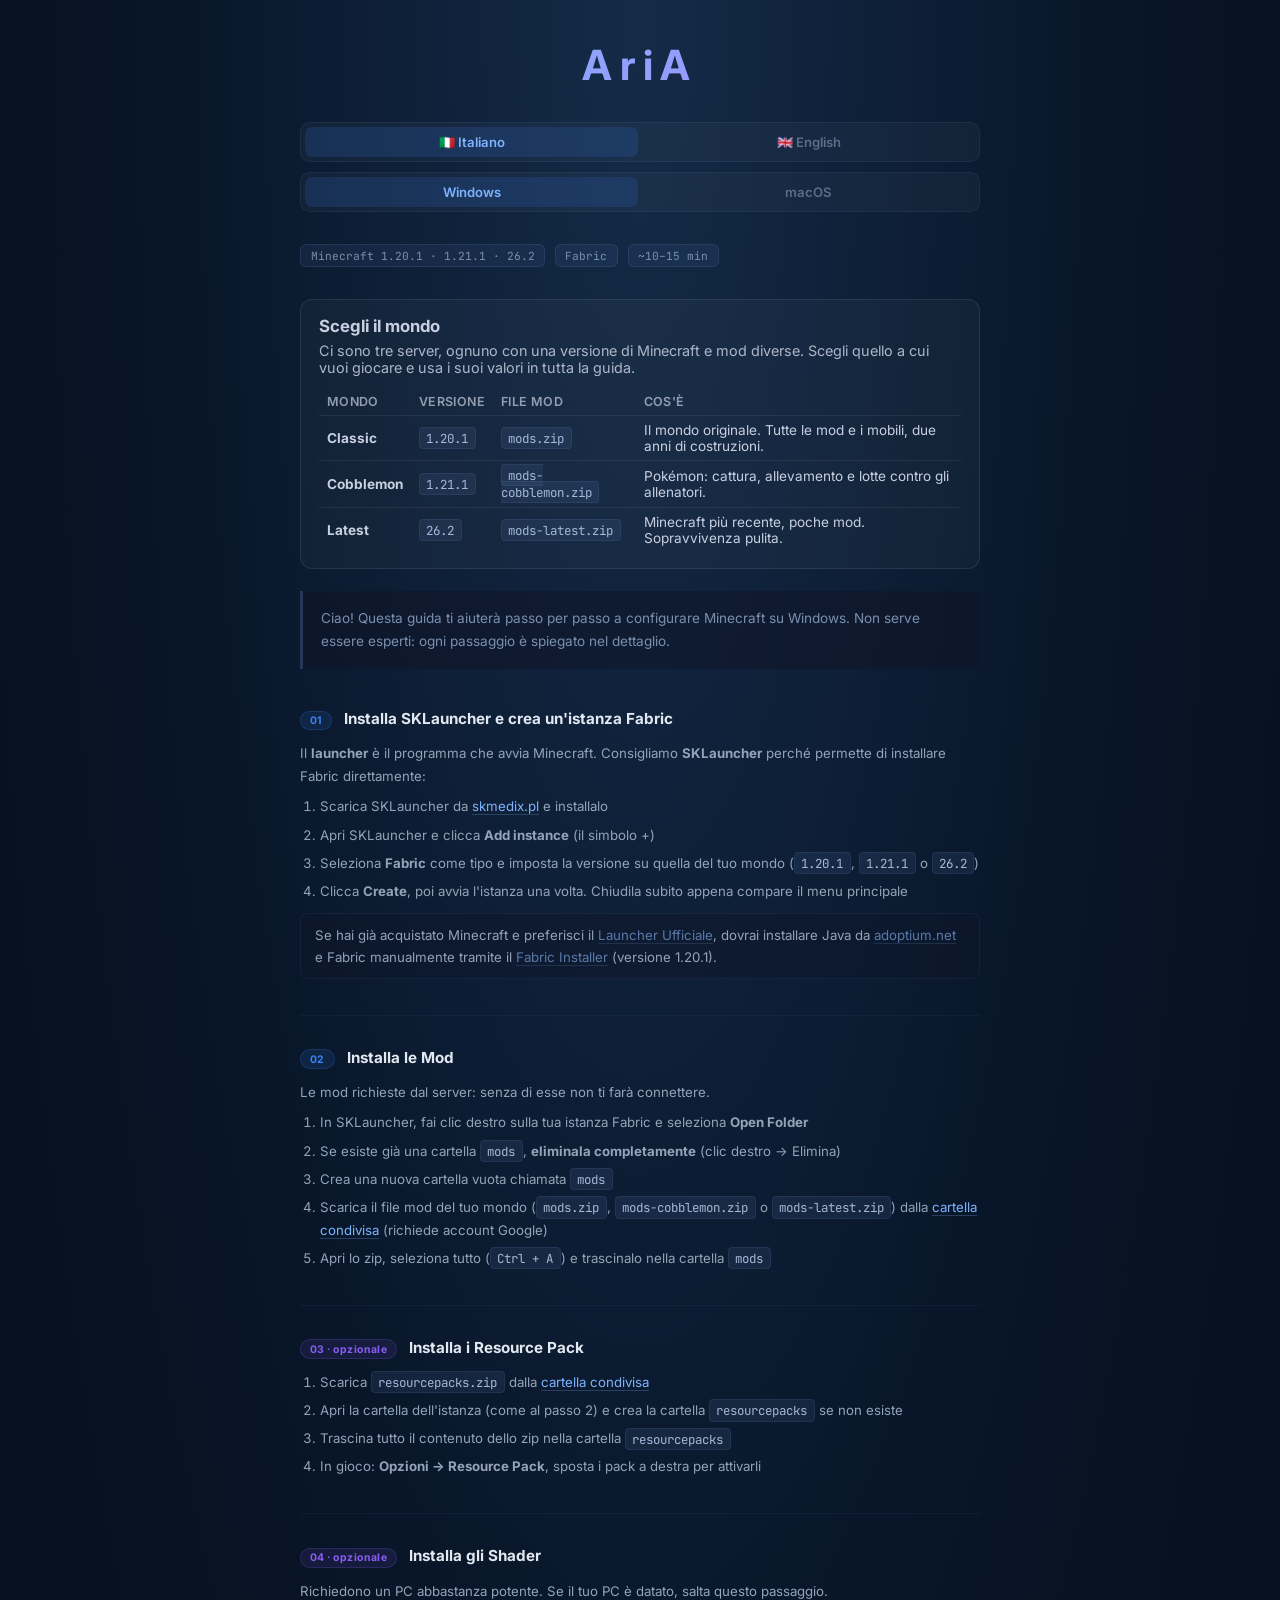
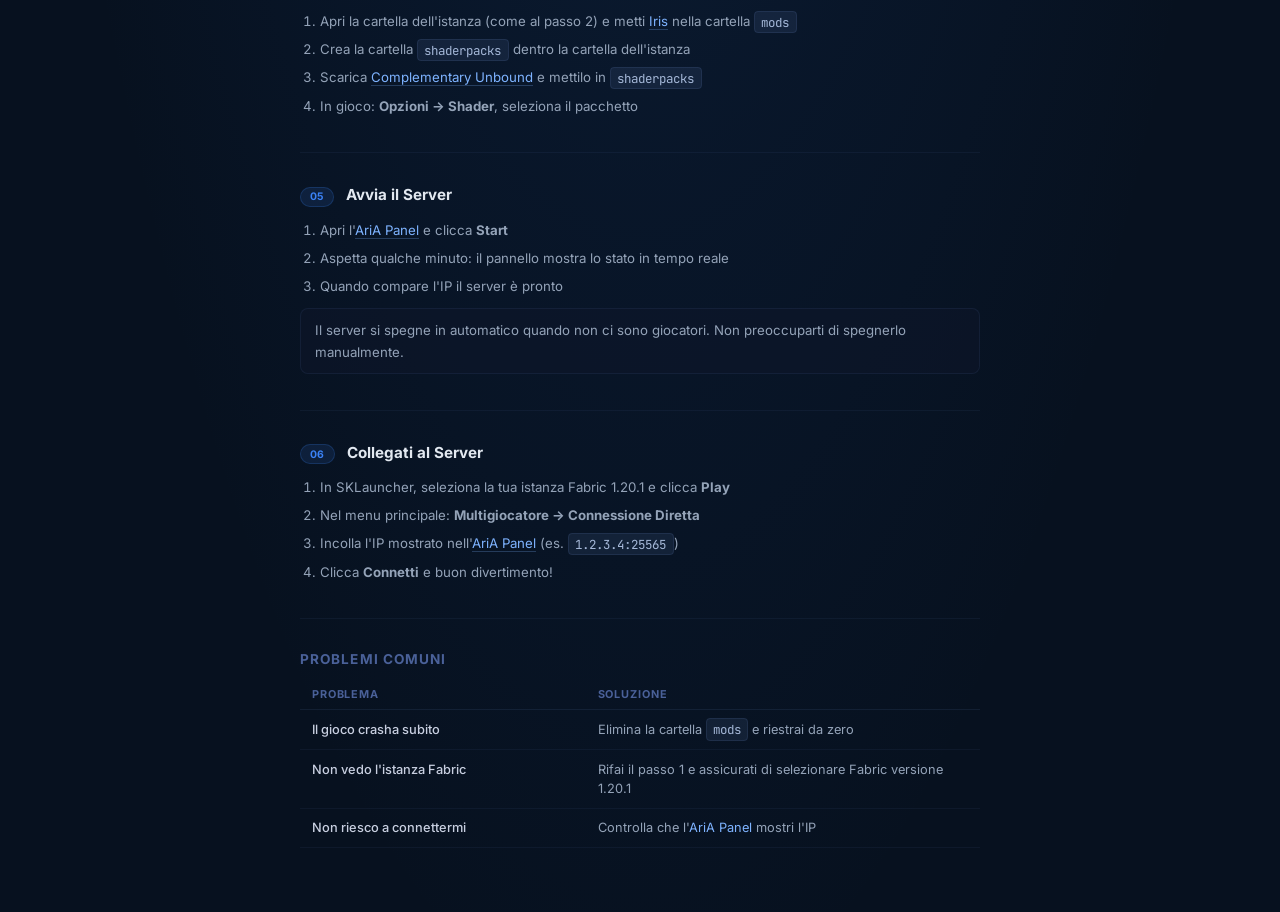
==== index.html @ 92fe0aa0 "fix: classic keeps its existing mods.zip filename The guide invented mods-classic.zip, which would h" ====
<!doctype html>
<html lang="en">
<head>
  <meta charset="utf-8">
  <meta name="viewport" content="width=device-width, initial-scale=1">
  <title>AriA Server: Setup Guide</title>
  <link rel="stylesheet" href="style.css">
  <style>
    /* ── Toggles ── */
    .toggles {
      display: flex;
      flex-direction: column;
      gap: 0.6rem;
      margin-bottom: 2rem;
    }
    .toggle-group {
      display: flex;
      background: rgba(255,255,255,0.03);
      border: 1px solid rgba(99,130,190,0.12);
      border-radius: 10px;
      padding: 0.25rem;
      gap: 0.25rem;
    }
    .toggle-btn {
      flex: 1;
      padding: 0.45rem 0.5rem;
      border: none;
      border-radius: 7px;
      background: transparent;
      color: #5a6e8a;
      font-family: 'Inter', sans-serif;
      font-size: 0.82rem;
      font-weight: 600;
      cursor: pointer;
      transition: background 0.15s, color 0.15s;
    }
    .toggle-btn.active {
      background: rgba(59,130,246,0.15);
      color: #7eb3ff;
    }
    .toggle-btn:hover:not(.active) { color: #94a3b8; }

    .world-pick { background: rgba(255,255,255,.03); border: 1px solid rgba(255,255,255,.09);
      border-radius: 12px; padding: 16px 18px; margin: 0 0 22px; }
    .world-pick h2 { margin: 0 0 6px; font-size: 1.05rem; }
    .world-pick p { margin: 0 0 12px; font-size: .9rem; opacity: .85; }
    .world-pick table { width: 100%; border-collapse: collapse; font-size: .85rem; }
    .world-pick th, .world-pick td { text-align: left; padding: 6px 8px; border-bottom: 1px solid rgba(255,255,255,.07); }
    .world-pick th { font-weight: 600; opacity: .7; font-size: .78rem; text-transform: uppercase; letter-spacing: .03em; }
    .world-pick tr:last-child td { border-bottom: none; }
    @media (max-width: 560px) { .world-pick table, .world-pick thead, .world-pick tbody,
      .world-pick tr, .world-pick th, .world-pick td { display: block; }
      .world-pick thead { display: none; }
      .world-pick tr { margin-bottom: 10px; border-bottom: 1px solid rgba(255,255,255,.1); } }
  </style>
</head>
<body>
  <div class="guide-wrap">

    <div style="text-align:center; margin-bottom:2rem;">
      <p class="brand">AriA</p>
    </div>

    <div class="toggles">
      <div class="toggle-group">
        <button class="toggle-btn active" onclick="setLang('it', this)">🇮🇹 Italiano</button>
        <button class="toggle-btn" onclick="setLang('en', this)">🇬🇧 English</button>
      </div>
      <div class="toggle-group">
        <button class="toggle-btn active" onclick="setOs('windows', this)">Windows</button>
        <button class="toggle-btn" onclick="setOs('mac', this)">macOS</button>
      </div>
    </div>

    <!-- ───────────────────────────── IT WINDOWS ───────────────────────────── -->
    <div data-guide="it-windows">

      <div class="meta">
        <span>Minecraft 1.20.1 · 1.21.1 · 26.2</span><span>Fabric</span><span>~10–15 min</span>
      </div>
      <div class="world-pick"><h2>Scegli il mondo</h2><p>Ci sono tre server, ognuno con una versione di Minecraft e mod diverse. Scegli quello a cui vuoi giocare e usa i suoi valori in tutta la guida.</p><table><thead><tr><th>Mondo</th><th>Versione</th><th>File mod</th><th>Cos'è</th></tr></thead><tbody><tr><td><strong>Classic</strong></td><td><code>1.20.1</code></td><td><code>mods.zip</code></td><td>Il mondo originale. Tutte le mod e i mobili, due anni di costruzioni.</td></tr><tr><td><strong>Cobblemon</strong></td><td><code>1.21.1</code></td><td><code>mods-cobblemon.zip</code></td><td>Pokémon: cattura, allevamento e lotte contro gli allenatori.</td></tr><tr><td><strong>Latest</strong></td><td><code>26.2</code></td><td><code>mods-latest.zip</code></td><td>Minecraft più recente, poche mod. Sopravvivenza pulita.</td></tr></tbody></table></div>
      <p class="intro">Ciao! Questa guida ti aiuterà passo per passo a configurare Minecraft su Windows. Non serve essere esperti: ogni passaggio è spiegato nel dettaglio.</p>

      <div class="step">
        <div class="step-header"><span class="step-num">01</span><h2>Installa SKLauncher e crea un'istanza Fabric</h2></div>
        <p>Il <strong>launcher</strong> è il programma che avvia Minecraft. Consigliamo <strong>SKLauncher</strong> perché permette di installare Fabric direttamente:</p>
        <ol>
          <li>Scarica SKLauncher da <a href="https://skmedix.pl/" target="_blank" rel="noopener">skmedix.pl</a> e installalo</li>
          <li>Apri SKLauncher e clicca <strong>Add instance</strong> (il simbolo +)</li>
          <li>Seleziona <strong>Fabric</strong> come tipo e imposta la versione su quella del tuo mondo (<code>1.20.1</code>, <code>1.21.1</code> o <code>26.2</code>)</li>
          <li>Clicca <strong>Create</strong>, poi avvia l'istanza una volta. Chiudila subito appena compare il menu principale</li>
        </ol>
        <p class="note">Se hai già acquistato Minecraft e preferisci il <a href="https://www.minecraft.net/it-it/download" target="_blank" rel="noopener">Launcher Ufficiale</a>, dovrai installare Java da <a href="https://adoptium.net/" target="_blank" rel="noopener">adoptium.net</a> e Fabric manualmente tramite il <a href="https://maven.fabricmc.net/net/fabricmc/fabric-installer/1.0.3/fabric-installer-1.0.3.jar">Fabric Installer</a> (versione 1.20.1).</p>
      </div><hr class="divider">

      <div class="step">
        <div class="step-header"><span class="step-num">02</span><h2>Installa le Mod</h2></div>
        <p>Le mod richieste dal server: senza di esse non ti farà connettere.</p>
        <ol>
          <li>In SKLauncher, fai clic destro sulla tua istanza Fabric e seleziona <strong>Open Folder</strong></li>
          <li>Se esiste già una cartella <code>mods</code>, <strong>eliminala completamente</strong> (clic destro → Elimina)</li>
          <li>Crea una nuova cartella vuota chiamata <code>mods</code></li>
          <li>Scarica il file mod del tuo mondo (<code>mods.zip</code>, <code>mods-cobblemon.zip</code> o <code>mods-latest.zip</code>) dalla <a href="https://drive.google.com/drive/folders/1PGz6Pj-zHA_SCj3PurE3ThTkz9V7AP9N?usp=sharing" target="_blank" rel="noopener">cartella condivisa</a> (richiede account Google)</li>
          <li>Apri lo zip, seleziona tutto (<code>Ctrl + A</code>) e trascinalo nella cartella <code>mods</code></li>
        </ol>
      </div><hr class="divider">

      <div class="step step-optional">
        <div class="step-header"><span class="step-num">03 · opzionale</span><h2>Installa i Resource Pack</h2></div>
        <ol>
          <li>Scarica <code>resourcepacks.zip</code> dalla <a href="https://drive.google.com/drive/folders/1PGz6Pj-zHA_SCj3PurE3ThTkz9V7AP9N?usp=sharing" target="_blank" rel="noopener">cartella condivisa</a></li>
          <li>Apri la cartella dell'istanza (come al passo 2) e crea la cartella <code>resourcepacks</code> se non esiste</li>
          <li>Trascina tutto il contenuto dello zip nella cartella <code>resourcepacks</code></li>
          <li>In gioco: <strong>Opzioni → Resource Pack</strong>, sposta i pack a destra per attivarli</li>
        </ol>
      </div><hr class="divider">

      <div class="step step-optional">
        <div class="step-header"><span class="step-num">04 · opzionale</span><h2>Installa gli Shader</h2></div>
        <p>Richiedono un PC abbastanza potente. Se il tuo PC è datato, salta questo passaggio.</p>
        <ol>
          <li>Apri la cartella dell'istanza (come al passo 2) e metti <a href="https://cdn.modrinth.com/data/YL57xq9U/versions/s5eFLITc/iris-1.7.6%2Bmc1.20.1.jar">Iris</a> nella cartella <code>mods</code></li>
          <li>Crea la cartella <code>shaderpacks</code> dentro la cartella dell'istanza</li>
          <li>Scarica <a href="https://cdn.modrinth.com/data/R6NEzAwj/versions/1ng9gVp7/ComplementaryUnbound_r5.5.1.zip">Complementary Unbound</a> e mettilo in <code>shaderpacks</code></li>
          <li>In gioco: <strong>Opzioni → Shader</strong>, seleziona il pacchetto</li>
        </ol>
      </div><hr class="divider">

      <div class="step">
        <div class="step-header"><span class="step-num">05</span><h2>Avvia il Server</h2></div>
        <ol>
          <li>Apri l'<a href="https://aria-mc-server-972697371927.europe-west8.run.app/" target="_blank" rel="noopener">AriA Panel</a> e clicca <strong>Start</strong></li>
          <li>Aspetta qualche minuto: il pannello mostra lo stato in tempo reale</li>
          <li>Quando compare l'IP il server è pronto</li>
        </ol>
        <p class="note">Il server si spegne in automatico quando non ci sono giocatori. Non preoccuparti di spegnerlo manualmente.</p>
      </div><hr class="divider">

      <div class="step">
        <div class="step-header"><span class="step-num">06</span><h2>Collegati al Server</h2></div>
        <ol>
          <li>In SKLauncher, seleziona la tua istanza Fabric 1.20.1 e clicca <strong>Play</strong></li>
          <li>Nel menu principale: <strong>Multigiocatore → Connessione Diretta</strong></li>
          <li>Incolla l'IP mostrato nell'<a href="https://aria-mc-server-972697371927.europe-west8.run.app/" target="_blank" rel="noopener">AriA Panel</a> (es. <code>1.2.3.4:25565</code>)</li>
          <li>Clicca <strong>Connetti</strong> e buon divertimento!</li>
        </ol>
      </div><hr class="divider">

      <h2 class="trouble-title">Problemi comuni</h2>
      <table class="trouble-table">
        <thead><tr><th>Problema</th><th>Soluzione</th></tr></thead>
        <tbody>
          <tr><td>Il gioco crasha subito</td><td>Elimina la cartella <code>mods</code> e riestrai da zero</td></tr>
          <tr><td>Non vedo l'istanza Fabric</td><td>Rifai il passo 1 e assicurati di selezionare Fabric versione 1.20.1</td></tr>
          <tr><td>Non riesco a connettermi</td><td>Controlla che l'<a href="https://aria-mc-server-972697371927.europe-west8.run.app/">AriA Panel</a> mostri l'IP</td></tr>
        </tbody>
      </table>

    </div>

    <!-- ───────────────────────────── IT MAC ───────────────────────────── -->
    <div data-guide="it-mac" style="display:none">

      <div class="meta">
        <span>Minecraft 1.20.1 · 1.21.1 · 26.2</span><span>Fabric</span><span>~10–15 min</span>
      </div>
      <div class="world-pick"><h2>Scegli il mondo</h2><p>Ci sono tre server, ognuno con una versione di Minecraft e mod diverse. Scegli quello a cui vuoi giocare e usa i suoi valori in tutta la guida.</p><table><thead><tr><th>Mondo</th><th>Versione</th><th>File mod</th><th>Cos'è</th></tr></thead><tbody><tr><td><strong>Classic</strong></td><td><code>1.20.1</code></td><td><code>mods.zip</code></td><td>Il mondo originale. Tutte le mod e i mobili, due anni di costruzioni.</td></tr><tr><td><strong>Cobblemon</strong></td><td><code>1.21.1</code></td><td><code>mods-cobblemon.zip</code></td><td>Pokémon: cattura, allevamento e lotte contro gli allenatori.</td></tr><tr><td><strong>Latest</strong></td><td><code>26.2</code></td><td><code>mods-latest.zip</code></td><td>Minecraft più recente, poche mod. Sopravvivenza pulita.</td></tr></tbody></table></div>
      <p class="intro">Ciao! Questa guida ti aiuterà passo per passo a configurare Minecraft su Mac. Non serve essere esperti: ogni passaggio è spiegato nel dettaglio.</p>

      <div class="step">
        <div class="step-header"><span class="step-num">01</span><h2>Installa SKLauncher e crea un'istanza Fabric</h2></div>
        <p>Il <strong>launcher</strong> è il programma che avvia Minecraft. Consigliamo <strong>SKLauncher</strong> perché permette di installare Fabric direttamente:</p>
        <ol>
          <li>Scarica SKLauncher da <a href="https://skmedix.pl/" target="_blank" rel="noopener">skmedix.pl</a> (scegli la versione macOS) e installalo</li>
          <li>Apri SKLauncher e clicca <strong>Add instance</strong> (il simbolo +)</li>
          <li>Seleziona <strong>Fabric</strong> come tipo e imposta la versione su quella del tuo mondo (<code>1.20.1</code>, <code>1.21.1</code> o <code>26.2</code>)</li>
          <li>Clicca <strong>Create</strong>, poi avvia l'istanza una volta. Chiudila subito appena compare il menu principale</li>
        </ol>
        <p class="note">Se hai già acquistato Minecraft e preferisci il <a href="https://www.minecraft.net/it-it/download" target="_blank" rel="noopener">Launcher Ufficiale</a>, dovrai installare Java da <a href="https://adoptium.net/" target="_blank" rel="noopener">adoptium.net</a> e Fabric manualmente tramite il <a href="https://maven.fabricmc.net/net/fabricmc/fabric-installer/1.0.3/fabric-installer-1.0.3.jar">Fabric Installer</a> (versione 1.20.1).</p>
      </div><hr class="divider">

      <div class="step">
        <div class="step-header"><span class="step-num">02</span><h2>Installa le Mod</h2></div>
        <p>Le mod richieste dal server: senza di esse non ti farà connettere.</p>
        <ol>
          <li>In SKLauncher, fai clic destro sulla tua istanza Fabric e seleziona <strong>Open Folder</strong></li>
          <li>Se esiste già una cartella <code>mods</code>, <strong>eliminala</strong> (clic destro → Sposta nel cestino)</li>
          <li>Crea una nuova cartella <code>mods</code></li>
          <li>Scarica il file mod del tuo mondo (<code>mods.zip</code>, <code>mods-cobblemon.zip</code> o <code>mods-latest.zip</code>) dalla <a href="https://drive.google.com/drive/folders/1PGz6Pj-zHA_SCj3PurE3ThTkz9V7AP9N?usp=sharing" target="_blank" rel="noopener">cartella condivisa</a></li>
          <li>Apri lo zip, seleziona tutto (<code>Cmd + A</code>) e trascinalo in <code>mods</code></li>
        </ol>
      </div><hr class="divider">

      <div class="step step-optional">
        <div class="step-header"><span class="step-num">03 · opzionale</span><h2>Installa i Resource Pack</h2></div>
        <ol>
          <li>Scarica <code>resourcepacks.zip</code> dalla <a href="https://drive.google.com/drive/folders/1PGz6Pj-zHA_SCj3PurE3ThTkz9V7AP9N?usp=sharing" target="_blank" rel="noopener">cartella condivisa</a></li>
          <li>Apri la cartella dell'istanza (come al passo 2) e crea la cartella <code>resourcepacks</code> se non esiste</li>
          <li>Trascina tutto il contenuto dello zip nella cartella</li>
          <li>In gioco: <strong>Opzioni → Resource Pack</strong>, sposta i pack a destra</li>
        </ol>
      </div><hr class="divider">

      <div class="step step-optional">
        <div class="step-header"><span class="step-num">04 · opzionale</span><h2>Installa gli Shader</h2></div>
        <p>Richiedono un Mac abbastanza potente. Se è datato, salta questo passaggio.</p>
        <ol>
          <li>Apri la cartella dell'istanza (come al passo 2) e metti <a href="https://cdn.modrinth.com/data/YL57xq9U/versions/s5eFLITc/iris-1.7.6%2Bmc1.20.1.jar">Iris</a> nella cartella <code>mods</code></li>
          <li>Crea la cartella <code>shaderpacks</code> dentro la cartella dell'istanza</li>
          <li>Scarica <a href="https://cdn.modrinth.com/data/R6NEzAwj/versions/1ng9gVp7/ComplementaryUnbound_r5.5.1.zip">Complementary Unbound</a> e mettilo in <code>shaderpacks</code></li>
          <li>In gioco: <strong>Opzioni → Shader</strong>, seleziona il pacchetto</li>
        </ol>
      </div><hr class="divider">

      <div class="step">
        <div class="step-header"><span class="step-num">05</span><h2>Avvia il Server</h2></div>
        <ol>
          <li>Apri l'<a href="https://aria-mc-server-972697371927.europe-west8.run.app/" target="_blank" rel="noopener">AriA Panel</a> e clicca <strong>Start</strong></li>
          <li>Aspetta qualche minuto: il pannello mostra lo stato in tempo reale</li>
          <li>Quando compare l'IP il server è pronto</li>
        </ol>
        <p class="note">Il server si spegne in automatico quando non ci sono giocatori.</p>
      </div><hr class="divider">

      <div class="step">
        <div class="step-header"><span class="step-num">06</span><h2>Collegati al Server</h2></div>
        <ol>
          <li>In SKLauncher, seleziona la tua istanza Fabric 1.20.1 e clicca <strong>Play</strong></li>
          <li>Nel menu principale: <strong>Multigiocatore → Connessione Diretta</strong></li>
          <li>Incolla l'IP mostrato nell'<a href="https://aria-mc-server-972697371927.europe-west8.run.app/" target="_blank" rel="noopener">AriA Panel</a> (es. <code>1.2.3.4:25565</code>)</li>
          <li>Clicca <strong>Connetti</strong> e buon divertimento!</li>
        </ol>
      </div><hr class="divider">

      <h2 class="trouble-title">Problemi comuni</h2>
      <table class="trouble-table">
        <thead><tr><th>Problema</th><th>Soluzione</th></tr></thead>
        <tbody>
          <tr><td>Il gioco crasha subito</td><td>Elimina la cartella <code>mods</code> e riestrai da zero</td></tr>
          <tr><td>Non vedo l'istanza Fabric</td><td>Rifai il passo 1 e assicurati di selezionare Fabric versione 1.20.1</td></tr>
          <tr><td>Non riesco a connettermi</td><td>Controlla che l'<a href="https://aria-mc-server-972697371927.europe-west8.run.app/">AriA Panel</a> mostri l'IP</td></tr>
        </tbody>
      </table>

    </div>

    <!-- ───────────────────────────── EN WINDOWS ───────────────────────────── -->
    <div data-guide="en-windows" style="display:none">

      <div class="meta">
        <span>Minecraft 1.20.1 · 1.21.1 · 26.2</span><span>Fabric</span><span>~10–15 min</span>
      </div>
      <div class="world-pick"><h2>Choose your world</h2><p>There are three servers, each running a different Minecraft version with a different mod set. Pick the one you want to play and use its values throughout this guide.</p><table><thead><tr><th>World</th><th>Version</th><th>Mod file</th><th>What it is</th></tr></thead><tbody><tr><td><strong>Classic</strong></td><td><code>1.20.1</code></td><td><code>mods.zip</code></td><td>The original world. Every mod and all the furniture, two years of builds.</td></tr><tr><td><strong>Cobblemon</strong></td><td><code>1.21.1</code></td><td><code>mods-cobblemon.zip</code></td><td>Pok&eacute;mon: catch, breed and battle trainers.</td></tr><tr><td><strong>Latest</strong></td><td><code>26.2</code></td><td><code>mods-latest.zip</code></td><td>Newest Minecraft, lean mod set. Clean survival.</td></tr></tbody></table></div>
      <p class="intro">Hey! This guide walks you through setting up Minecraft on Windows step by step. No experience required.</p>

      <div class="step">
        <div class="step-header"><span class="step-num">01</span><h2>Install SKLauncher and create a Fabric instance</h2></div>
        <p>The <strong>launcher</strong> is the app that starts Minecraft. We recommend <strong>SKLauncher</strong> because it can install Fabric directly:</p>
        <ol>
          <li>Download SKLauncher from <a href="https://skmedix.pl/" target="_blank" rel="noopener">skmedix.pl</a> and install it</li>
          <li>Open SKLauncher and click <strong>Add instance</strong> (the + button)</li>
          <li>Select <strong>Fabric</strong> as the type and set the version to your world's (<code>1.20.1</code>, <code>1.21.1</code> or <code>26.2</code>)</li>
          <li>Click <strong>Create</strong>, then launch the instance once. Close it as soon as the main menu appears</li>
        </ol>
        <p class="note">If you own Minecraft and prefer the <a href="https://www.minecraft.net/en-us/download" target="_blank" rel="noopener">Official Launcher</a>, you'll need to install Java from <a href="https://adoptium.net/" target="_blank" rel="noopener">adoptium.net</a> and Fabric separately using the <a href="https://maven.fabricmc.net/net/fabricmc/fabric-installer/1.0.3/fabric-installer-1.0.3.jar">Fabric Installer</a> (version 1.20.1).</p>
      </div><hr class="divider">

      <div class="step">
        <div class="step-header"><span class="step-num">02</span><h2>Install the Mods</h2></div>
        <ol>
          <li>In SKLauncher, right-click your Fabric instance and select <strong>Open Folder</strong></li>
          <li>If a <code>mods</code> folder exists, <strong>delete it entirely</strong> (right-click → Delete)</li>
          <li>Create a new empty <code>mods</code> folder</li>
          <li>Download your world's mod file (<code>mods.zip</code>, <code>mods-cobblemon.zip</code> or <code>mods-latest.zip</code>) from the <a href="https://drive.google.com/drive/folders/1PGz6Pj-zHA_SCj3PurE3ThTkz9V7AP9N?usp=sharing" target="_blank" rel="noopener">shared folder</a> (Google account required)</li>
          <li>Open the zip, select all (<code>Ctrl + A</code>) and drag into <code>mods</code></li>
        </ol>
      </div><hr class="divider">

      <div class="step step-optional">
        <div class="step-header"><span class="step-num">03 · optional</span><h2>Install Resource Packs</h2></div>
        <ol>
          <li>Download <code>resourcepacks.zip</code> from the <a href="https://drive.google.com/drive/folders/1PGz6Pj-zHA_SCj3PurE3ThTkz9V7AP9N?usp=sharing" target="_blank" rel="noopener">shared folder</a></li>
          <li>Open the instance folder (same as step 2) and create a <code>resourcepacks</code> folder if it doesn't exist</li>
          <li>Drag the zip contents into it</li>
          <li>In-game: <strong>Options → Resource Packs</strong>, move packs to the right column</li>
        </ol>
      </div><hr class="divider">

      <div class="step step-optional">
        <div class="step-header"><span class="step-num">04 · optional</span><h2>Install Shaders</h2></div>
        <p>Require a reasonably powerful PC. Skip if your PC is old.</p>
        <ol>
          <li>Open the instance folder (same as step 2) and place <a href="https://cdn.modrinth.com/data/YL57xq9U/versions/s5eFLITc/iris-1.7.6%2Bmc1.20.1.jar">Iris</a> in <code>mods</code></li>
          <li>Create a <code>shaderpacks</code> folder inside the instance folder</li>
          <li>Download <a href="https://cdn.modrinth.com/data/R6NEzAwj/versions/1ng9gVp7/ComplementaryUnbound_r5.5.1.zip">Complementary Unbound</a> and place it in <code>shaderpacks</code></li>
          <li>In-game: <strong>Options → Shaders</strong>, select the pack</li>
        </ol>
      </div><hr class="divider">

      <div class="step">
        <div class="step-header"><span class="step-num">05</span><h2>Start the Server</h2></div>
        <ol>
          <li>Open the <a href="https://aria-mc-server-972697371927.europe-west8.run.app/" target="_blank" rel="noopener">AriA Panel</a> and click <strong>Start</strong></li>
          <li>Wait a few minutes: the panel shows live status</li>
          <li>When the IP appears, the server is ready</li>
        </ol>
        <p class="note">The server shuts down automatically when no players are online.</p>
      </div><hr class="divider">

      <div class="step">
        <div class="step-header"><span class="step-num">06</span><h2>Join the Server</h2></div>
        <ol>
          <li>In SKLauncher, select your Fabric 1.20.1 instance and click <strong>Play</strong></li>
          <li>In the main menu: <strong>Multiplayer → Direct Connection</strong></li>
          <li>Paste the IP from the <a href="https://aria-mc-server-972697371927.europe-west8.run.app/" target="_blank" rel="noopener">AriA Panel</a> (e.g. <code>1.2.3.4:25565</code>)</li>
          <li>Click <strong>Join Server</strong> and have fun!</li>
        </ol>
      </div><hr class="divider">

      <h2 class="trouble-title">Common Issues</h2>
      <table class="trouble-table">
        <thead><tr><th>Problem</th><th>Solution</th></tr></thead>
        <tbody>
          <tr><td>Game crashes on launch</td><td>Delete <code>mods</code> and re-extract from scratch</td></tr>
          <tr><td>Fabric instance missing</td><td>Redo step 1 and make sure you selected Fabric version 1.20.1</td></tr>
          <tr><td>Can't connect</td><td>Check the <a href="https://aria-mc-server-972697371927.europe-west8.run.app/">AriA Panel</a> shows an IP</td></tr>
        </tbody>
      </table>

    </div>

    <!-- ───────────────────────────── EN MAC ───────────────────────────── -->
    <div data-guide="en-mac" style="display:none">

      <div class="meta">
        <span>Minecraft 1.20.1 · 1.21.1 · 26.2</span><span>Fabric</span><span>~10–15 min</span>
      </div>
      <div class="world-pick"><h2>Choose your world</h2><p>There are three servers, each running a different Minecraft version with a different mod set. Pick the one you want to play and use its values throughout this guide.</p><table><thead><tr><th>World</th><th>Version</th><th>Mod file</th><th>What it is</th></tr></thead><tbody><tr><td><strong>Classic</strong></td><td><code>1.20.1</code></td><td><code>mods.zip</code></td><td>The original world. Every mod and all the furniture, two years of builds.</td></tr><tr><td><strong>Cobblemon</strong></td><td><code>1.21.1</code></td><td><code>mods-cobblemon.zip</code></td><td>Pok&eacute;mon: catch, breed and battle trainers.</td></tr><tr><td><strong>Latest</strong></td><td><code>26.2</code></td><td><code>mods-latest.zip</code></td><td>Newest Minecraft, lean mod set. Clean survival.</td></tr></tbody></table></div>
      <p class="intro">Hey! This guide walks you through setting up Minecraft on macOS step by step. No experience required.</p>

      <div class="step">
        <div class="step-header"><span class="step-num">01</span><h2>Install SKLauncher and create a Fabric instance</h2></div>
        <p>The <strong>launcher</strong> is the app that starts Minecraft. We recommend <strong>SKLauncher</strong> because it can install Fabric directly:</p>
        <ol>
          <li>Download SKLauncher from <a href="https://skmedix.pl/" target="_blank" rel="noopener">skmedix.pl</a> (choose macOS) and install it</li>
          <li>Open SKLauncher and click <strong>Add instance</strong> (the + button)</li>
          <li>Select <strong>Fabric</strong> as the type and set the version to your world's (<code>1.20.1</code>, <code>1.21.1</code> or <code>26.2</code>)</li>
          <li>Click <strong>Create</strong>, then launch the instance once. Close it as soon as the main menu appears</li>
        </ol>
        <p class="note">If you own Minecraft and prefer the <a href="https://www.minecraft.net/en-us/download" target="_blank" rel="noopener">Official Launcher</a>, you'll need to install Java from <a href="https://adoptium.net/" target="_blank" rel="noopener">adoptium.net</a> and Fabric separately using the <a href="https://maven.fabricmc.net/net/fabricmc/fabric-installer/1.0.3/fabric-installer-1.0.3.jar">Fabric Installer</a> (version 1.20.1).</p>
      </div><hr class="divider">

      <div class="step">
        <div class="step-header"><span class="step-num">02</span><h2>Install the Mods</h2></div>
        <ol>
          <li>In SKLauncher, right-click your Fabric instance and select <strong>Open Folder</strong></li>
          <li>If a <code>mods</code> folder exists, <strong>delete it entirely</strong> (right-click → Move to Trash)</li>
          <li>Create a new empty <code>mods</code> folder</li>
          <li>Download your world's mod file (<code>mods.zip</code>, <code>mods-cobblemon.zip</code> or <code>mods-latest.zip</code>) from the <a href="https://drive.google.com/drive/folders/1PGz6Pj-zHA_SCj3PurE3ThTkz9V7AP9N?usp=sharing" target="_blank" rel="noopener">shared folder</a></li>
          <li>Open the zip, select all (<code>Cmd + A</code>) and drag into <code>mods</code></li>
        </ol>
      </div><hr class="divider">

      <div class="step step-optional">
        <div class="step-header"><span class="step-num">03 · optional</span><h2>Install Resource Packs</h2></div>
        <ol>
          <li>Download <code>resourcepacks.zip</code> from the <a href="https://drive.google.com/drive/folders/1PGz6Pj-zHA_SCj3PurE3ThTkz9V7AP9N?usp=sharing" target="_blank" rel="noopener">shared folder</a></li>
          <li>Open the instance folder (same as step 2) and create a <code>resourcepacks</code> folder if it doesn't exist</li>
          <li>Drag the zip contents into it</li>
          <li>In-game: <strong>Options → Resource Packs</strong>, move packs to the right column</li>
        </ol>
      </div><hr class="divider">

      <div class="step step-optional">
        <div class="step-header"><span class="step-num">04 · optional</span><h2>Install Shaders</h2></div>
        <p>Require a reasonably powerful Mac. Skip if your Mac is older.</p>
        <ol>
          <li>Open the instance folder (same as step 2) and place <a href="https://cdn.modrinth.com/data/YL57xq9U/versions/s5eFLITc/iris-1.7.6%2Bmc1.20.1.jar">Iris</a> in <code>mods</code></li>
          <li>Create a <code>shaderpacks</code> folder inside the instance folder</li>
          <li>Download <a href="https://cdn.modrinth.com/data/R6NEzAwj/versions/1ng9gVp7/ComplementaryUnbound_r5.5.1.zip">Complementary Unbound</a> and place it in <code>shaderpacks</code></li>
          <li>In-game: <strong>Options → Shaders</strong>, select the pack</li>
        </ol>
      </div><hr class="divider">

      <div class="step">
        <div class="step-header"><span class="step-num">05</span><h2>Start the Server</h2></div>
        <ol>
          <li>Open the <a href="https://aria-mc-server-972697371927.europe-west8.run.app/" target="_blank" rel="noopener">AriA Panel</a> and click <strong>Start</strong></li>
          <li>Wait a few minutes: the panel shows live status</li>
          <li>When the IP appears, the server is ready</li>
        </ol>
        <p class="note">The server shuts down automatically when no players are online.</p>
      </div><hr class="divider">

      <div class="step">
        <div class="step-header"><span class="step-num">06</span><h2>Join the Server</h2></div>
        <ol>
          <li>In SKLauncher, select your Fabric 1.20.1 instance and click <strong>Play</strong></li>
          <li>In the main menu: <strong>Multiplayer → Direct Connection</strong></li>
          <li>Paste the IP from the <a href="https://aria-mc-server-972697371927.europe-west8.run.app/" target="_blank" rel="noopener">AriA Panel</a> (e.g. <code>1.2.3.4:25565</code>)</li>
          <li>Click <strong>Join Server</strong> and have fun!</li>
        </ol>
      </div><hr class="divider">

      <h2 class="trouble-title">Common Issues</h2>
      <table class="trouble-table">
        <thead><tr><th>Problem</th><th>Solution</th></tr></thead>
        <tbody>
          <tr><td>Game crashes on launch</td><td>Delete <code>mods</code> and re-extract from scratch</td></tr>
          <tr><td>Fabric instance missing</td><td>Redo step 1 and make sure you selected Fabric version 1.20.1</td></tr>
          <tr><td>Can't connect</td><td>Check the <a href="https://aria-mc-server-972697371927.europe-west8.run.app/">AriA Panel</a> shows an IP</td></tr>
        </tbody>
      </table>

    </div>

  </div><!-- /guide-wrap -->

  <script>
    let lang = 'it', os = 'windows';

    function show() {
      document.querySelectorAll('[data-guide]').forEach(el => {
        el.style.display = el.dataset.guide === `${lang}-${os}` ? '' : 'none';
      });
    }

    function setLang(l, btn) {
      lang = l;
      btn.closest('.toggle-group').querySelectorAll('.toggle-btn').forEach(b => b.classList.remove('active'));
      btn.classList.add('active');
      show();
    }

    function setOs(o, btn) {
      os = o;
      btn.closest('.toggle-group').querySelectorAll('.toggle-btn').forEach(b => b.classList.remove('active'));
      btn.classList.add('active');
      show();
    }
  </script>
</body>
</html>
---- style.css ----
@import url('https://fonts.googleapis.com/css2?family=Inter:wght@400;600;700&family=JetBrains+Mono:wght@400;600&display=swap');

*, *::before, *::after { box-sizing: border-box; margin: 0; padding: 0; }

body {
  font-family: 'Inter', system-ui, sans-serif;
  background: #07111f;
  color: #c8cfe0;
  min-height: 100vh;
  background-image: radial-gradient(ellipse at 50% 0%, rgba(80, 160, 255, 0.18) 0%, rgba(30, 90, 180, 0.07) 50%, transparent 75%);
  padding: 2.5rem 1rem 4rem;
}

/* ── Index page ── */
.index-wrap {
  max-width: 400px;
  margin: 0 auto;
  text-align: center;
}

.brand {
  font-size: 2.6rem;
  font-weight: 700;
  letter-spacing: 0.18em;
  background: linear-gradient(135deg, #7eb3ff 0%, #a78bfa 100%);
  -webkit-background-clip: text;
  -webkit-text-fill-color: transparent;
  background-clip: text;
  margin-bottom: 0.25rem;
}

.index-subtitle {
  font-size: 0.78rem;
  color: #5a6e8a;
  margin-bottom: 2.5rem;
  letter-spacing: 0.04em;
}

.guide-cards {
  display: flex;
  flex-direction: column;
  gap: 0.65rem;
}

.guide-card {
  display: flex;
  align-items: center;
  gap: 0.85rem;
  padding: 0.85rem 1.1rem;
  background: rgba(15, 23, 42, 0.95);
  border: 1px solid rgba(99, 130, 190, 0.13);
  border-radius: 12px;
  text-decoration: none;
  color: #c8cfe0;
  transition: border-color 0.15s, background 0.15s;
  box-shadow: 0 4px 20px rgba(0,0,0,0.3);
}
.guide-card:hover { border-color: rgba(99, 130, 190, 0.35); background: rgba(20, 32, 58, 0.98); }
.guide-card .flag { font-size: 1.4rem; flex-shrink: 0; }
.guide-card .info { text-align: left; }
.guide-card .title { font-size: 0.9rem; font-weight: 600; color: #e2e8f0; }
.guide-card .os { font-size: 0.7rem; color: #4a6199; margin-top: 0.1rem; }

/* ── Guide page ── */
.guide-wrap {
  max-width: 680px;
  margin: 0 auto;
}

.guide-header {
  display: flex;
  align-items: center;
  gap: 1rem;
  margin-bottom: 2.5rem;
}

.back-link {
  font-size: 0.78rem;
  color: #4a6199;
  text-decoration: none;
  display: flex;
  align-items: center;
  gap: 0.3rem;
  transition: color 0.15s;
  flex-shrink: 0;
}
.back-link:hover { color: #7a8fac; }

.guide-title {
  font-size: 1.1rem;
  font-weight: 700;
  color: #e2e8f0;
}
.guide-title .os-tag {
  font-size: 0.7rem;
  font-weight: 400;
  color: #4a6199;
  margin-left: 0.5rem;
}

.meta {
  display: flex;
  gap: 0.6rem;
  flex-wrap: wrap;
  margin-bottom: 2rem;
}
.meta span {
  font-family: 'JetBrains Mono', monospace;
  font-size: 0.7rem;
  background: rgba(99, 130, 190, 0.1);
  border: 1px solid rgba(99, 130, 190, 0.18);
  border-radius: 6px;
  padding: 0.2rem 0.6rem;
  color: #7a8fac;
}

.intro {
  font-size: 0.85rem;
  color: #7a8fac;
  line-height: 1.7;
  margin-bottom: 2.5rem;
  padding: 1rem 1.1rem;
  background: rgba(15, 23, 42, 0.6);
  border-left: 3px solid rgba(99, 130, 190, 0.3);
  border-radius: 0 8px 8px 0;
}

.step {
  margin-bottom: 2.2rem;
}

.step-header {
  display: flex;
  align-items: baseline;
  gap: 0.75rem;
  margin-bottom: 0.75rem;
}

.step-num {
  font-size: 0.65rem;
  font-weight: 700;
  color: #3b82f6;
  background: rgba(59, 130, 246, 0.12);
  border: 1px solid rgba(59, 130, 246, 0.2);
  border-radius: 20px;
  padding: 0.15rem 0.55rem;
  letter-spacing: 0.05em;
  flex-shrink: 0;
}

.step h2 {
  font-size: 0.95rem;
  font-weight: 700;
  color: #e2e8f0;
}

.step-optional .step-num {
  color: #8b5cf6;
  background: rgba(139, 92, 246, 0.1);
  border-color: rgba(139, 92, 246, 0.2);
}

.step p, .step li {
  font-size: 0.83rem;
  color: #94a3b8;
  line-height: 1.7;
}

.step ul, .step ol {
  padding-left: 1.25rem;
  margin-top: 0.5rem;
  display: flex;
  flex-direction: column;
  gap: 0.35rem;
}

.step a { color: #7eb3ff; text-decoration: none; border-bottom: 1px solid rgba(126,179,255,0.25); transition: color 0.15s, border-color 0.15s; }
.step a:hover { color: #a5c8ff; border-color: rgba(165,200,255,0.5); }

code {
  font-family: 'JetBrains Mono', monospace;
  font-size: 0.78rem;
  background: rgba(99, 130, 190, 0.12);
  border: 1px solid rgba(99, 130, 190, 0.15);
  border-radius: 4px;
  padding: 0.1rem 0.4rem;
  color: #a5b8d8;
}

.note {
  font-size: 0.78rem;
  color: #5a6e8a;
  background: rgba(15, 23, 42, 0.5);
  border: 1px solid rgba(99, 130, 190, 0.1);
  border-radius: 8px;
  padding: 0.6rem 0.9rem;
  margin-top: 0.65rem;
  line-height: 1.6;
}
.note a { color: #5a7aaa; border-bottom: 1px solid rgba(90, 122, 170, 0.25); }

.divider {
  border: none;
  border-top: 1px solid rgba(99, 130, 190, 0.08);
  margin: 2rem 0;
}

/* ── Troubleshooting table ── */
.trouble-table {
  width: 100%;
  border-collapse: collapse;
  font-size: 0.8rem;
  margin-top: 0.75rem;
}
.trouble-table th {
  text-align: left;
  padding: 0.5rem 0.75rem;
  color: #4a6199;
  font-size: 0.68rem;
  letter-spacing: 0.08em;
  text-transform: uppercase;
  border-bottom: 1px solid rgba(99, 130, 190, 0.12);
}
.trouble-table td {
  padding: 0.6rem 0.75rem;
  color: #94a3b8;
  border-bottom: 1px solid rgba(99, 130, 190, 0.07);
  vertical-align: top;
  line-height: 1.5;
}
.trouble-table td:first-child { color: #c8cfe0; font-weight: 500; width: 42%; }
.trouble-table a { color: #7eb3ff; text-decoration: none; }

.trouble-title { font-size: 0.85rem; color: #4a6199; letter-spacing: 0.08em; text-transform: uppercase; margin-bottom: 0.75rem; }
.brand { font-size: 2.6rem; font-weight: 700; letter-spacing: 0.18em; background: linear-gradient(135deg, #7eb3ff 0%, #a78bfa 100%); -webkit-background-clip: text; -webkit-text-fill-color: transparent; background-clip: text; }
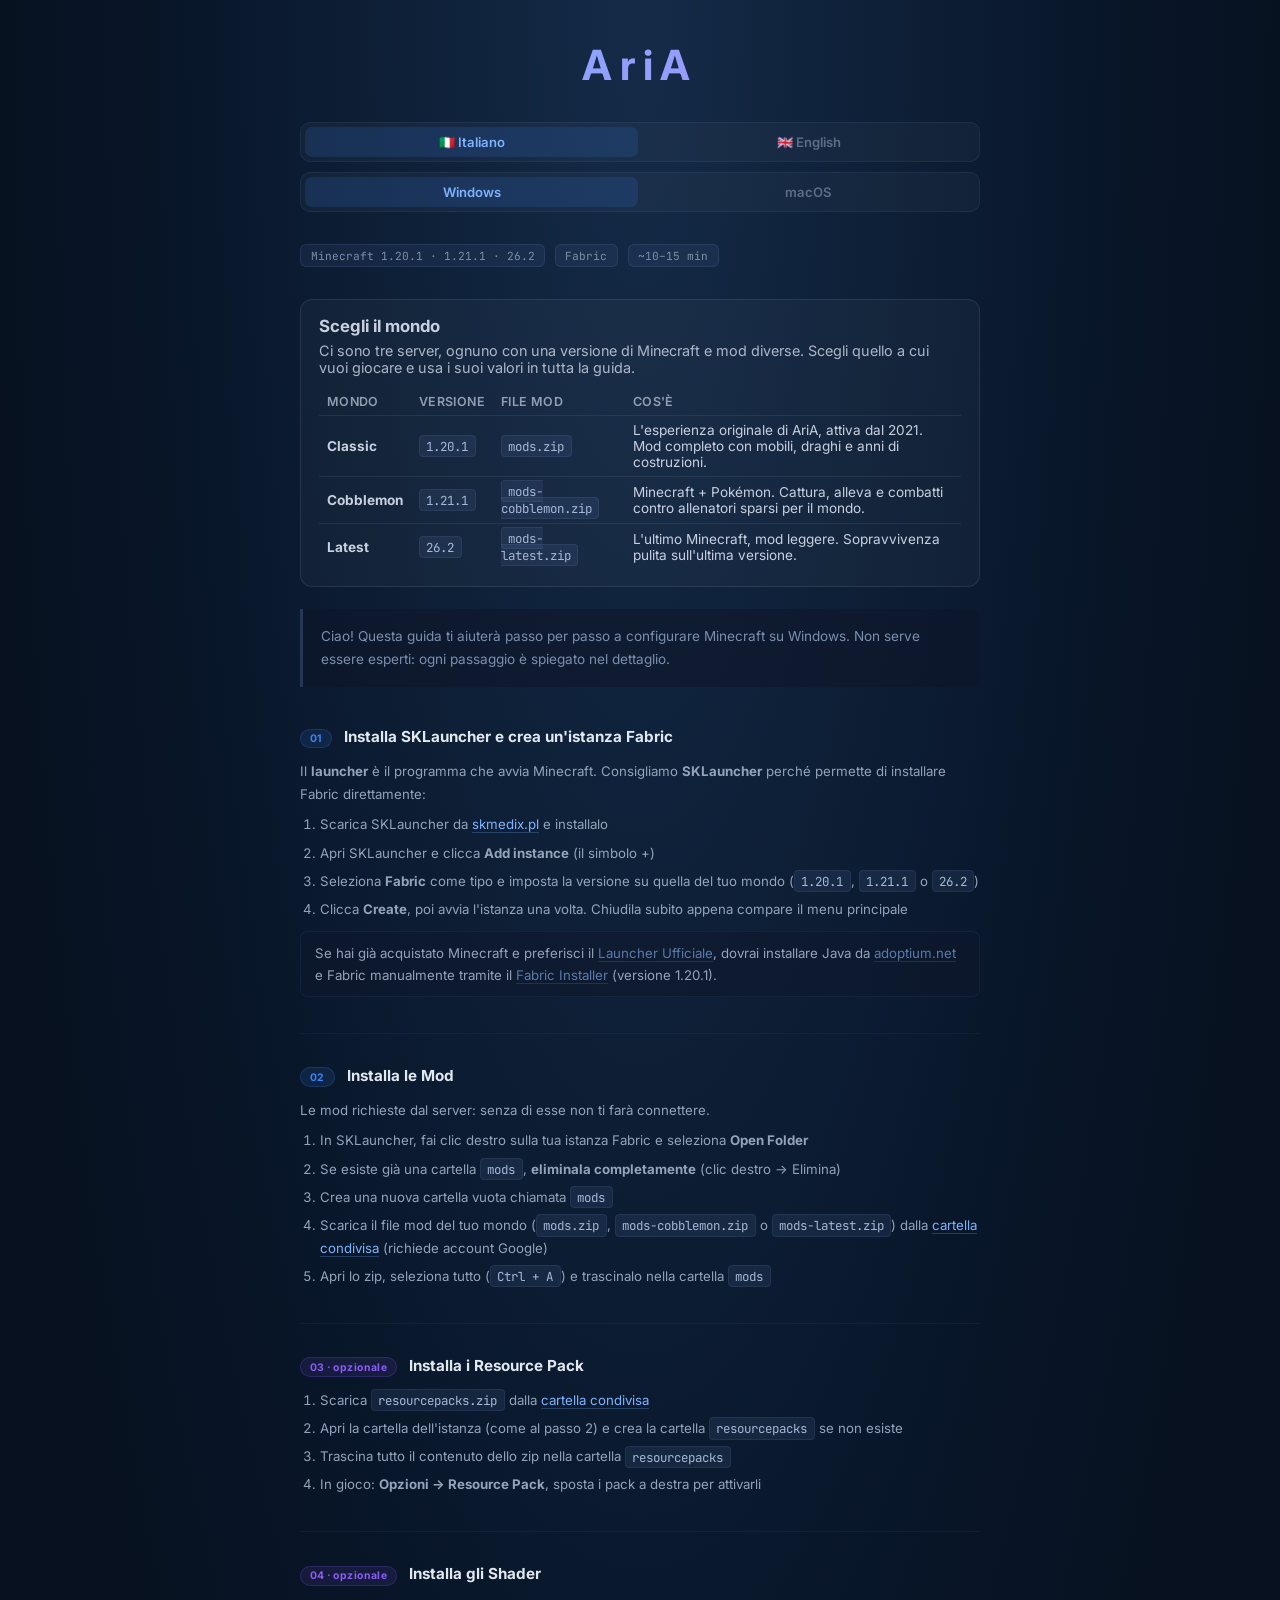
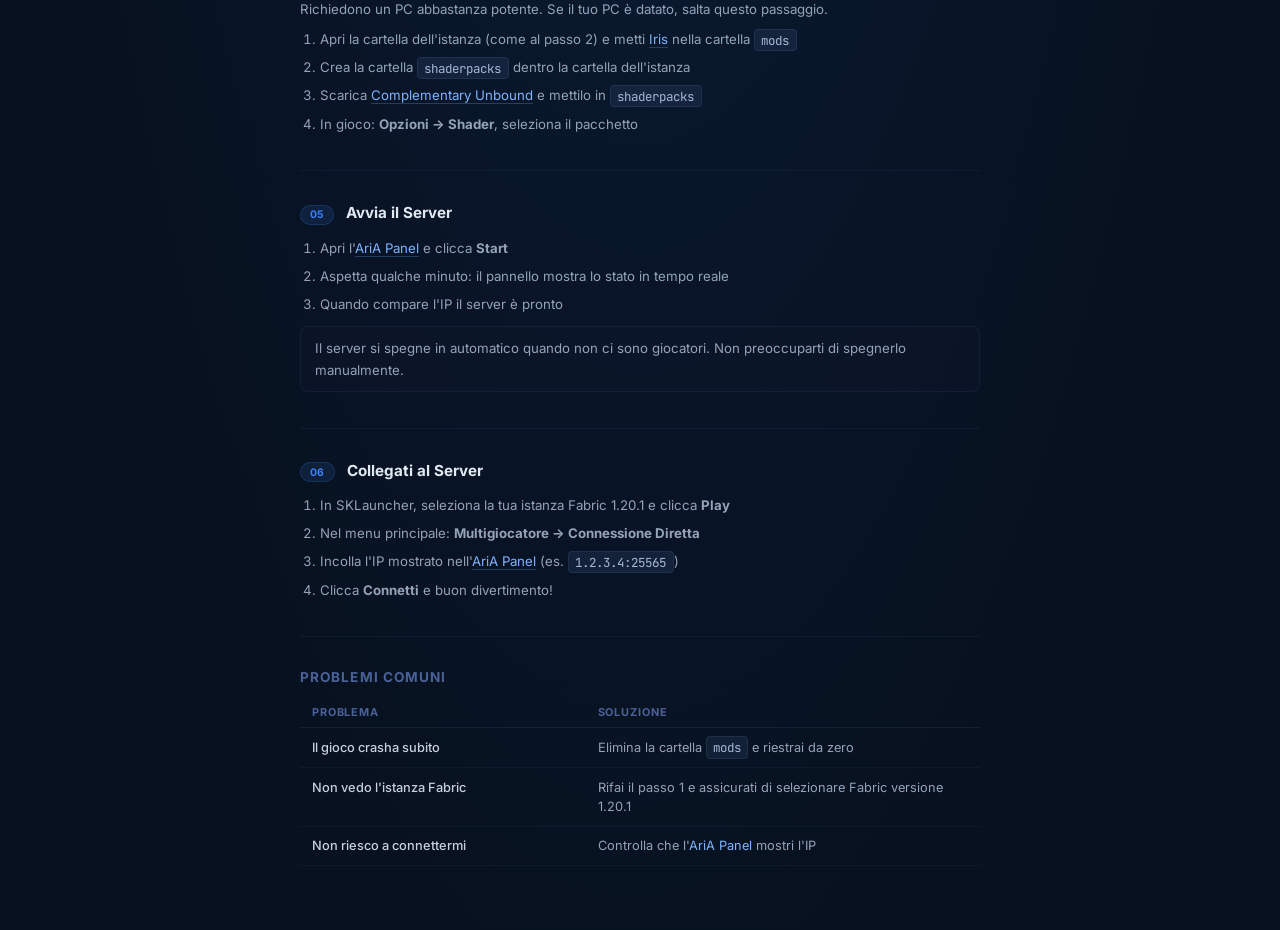
==== commit 75832b58: "docs: update world descriptions - Classic is the original AriA since 2021" ====
--- a/index.html
+++ b/index.html
@@ -78,7 +78,7 @@
       <div class="meta">
         <span>Minecraft 1.20.1 · 1.21.1 · 26.2</span><span>Fabric</span><span>~10–15 min</span>
       </div>
-      <div class="world-pick"><h2>Scegli il mondo</h2><p>Ci sono tre server, ognuno con una versione di Minecraft e mod diverse. Scegli quello a cui vuoi giocare e usa i suoi valori in tutta la guida.</p><table><thead><tr><th>Mondo</th><th>Versione</th><th>File mod</th><th>Cos'è</th></tr></thead><tbody><tr><td><strong>Classic</strong></td><td><code>1.20.1</code></td><td><code>mods.zip</code></td><td>Il mondo originale. Tutte le mod e i mobili, due anni di costruzioni.</td></tr><tr><td><strong>Cobblemon</strong></td><td><code>1.21.1</code></td><td><code>mods-cobblemon.zip</code></td><td>Pokémon: cattura, allevamento e lotte contro gli allenatori.</td></tr><tr><td><strong>Latest</strong></td><td><code>26.2</code></td><td><code>mods-latest.zip</code></td><td>Minecraft più recente, poche mod. Sopravvivenza pulita.</td></tr></tbody></table></div>
+      <div class="world-pick"><h2>Scegli il mondo</h2><p>Ci sono tre server, ognuno con una versione di Minecraft e mod diverse. Scegli quello a cui vuoi giocare e usa i suoi valori in tutta la guida.</p><table><thead><tr><th>Mondo</th><th>Versione</th><th>File mod</th><th>Cos'è</th></tr></thead><tbody><tr><td><strong>Classic</strong></td><td><code>1.20.1</code></td><td><code>mods.zip</code></td><td>L'esperienza originale di AriA, attiva dal 2021. Mod completo con mobili, draghi e anni di costruzioni.</td></tr><tr><td><strong>Cobblemon</strong></td><td><code>1.21.1</code></td><td><code>mods-cobblemon.zip</code></td><td>Minecraft + Pokémon. Cattura, alleva e combatti contro allenatori sparsi per il mondo.</td></tr><tr><td><strong>Latest</strong></td><td><code>26.2</code></td><td><code>mods-latest.zip</code></td><td>L'ultimo Minecraft, mod leggere. Sopravvivenza pulita sull'ultima versione.</td></tr></tbody></table></div>
       <p class="intro">Ciao! Questa guida ti aiuterà passo per passo a configurare Minecraft su Windows. Non serve essere esperti: ogni passaggio è spiegato nel dettaglio.</p>
 
       <div class="step">
@@ -164,7 +164,7 @@
       <div class="meta">
         <span>Minecraft 1.20.1 · 1.21.1 · 26.2</span><span>Fabric</span><span>~10–15 min</span>
       </div>
-      <div class="world-pick"><h2>Scegli il mondo</h2><p>Ci sono tre server, ognuno con una versione di Minecraft e mod diverse. Scegli quello a cui vuoi giocare e usa i suoi valori in tutta la guida.</p><table><thead><tr><th>Mondo</th><th>Versione</th><th>File mod</th><th>Cos'è</th></tr></thead><tbody><tr><td><strong>Classic</strong></td><td><code>1.20.1</code></td><td><code>mods.zip</code></td><td>Il mondo originale. Tutte le mod e i mobili, due anni di costruzioni.</td></tr><tr><td><strong>Cobblemon</strong></td><td><code>1.21.1</code></td><td><code>mods-cobblemon.zip</code></td><td>Pokémon: cattura, allevamento e lotte contro gli allenatori.</td></tr><tr><td><strong>Latest</strong></td><td><code>26.2</code></td><td><code>mods-latest.zip</code></td><td>Minecraft più recente, poche mod. Sopravvivenza pulita.</td></tr></tbody></table></div>
+      <div class="world-pick"><h2>Scegli il mondo</h2><p>Ci sono tre server, ognuno con una versione di Minecraft e mod diverse. Scegli quello a cui vuoi giocare e usa i suoi valori in tutta la guida.</p><table><thead><tr><th>Mondo</th><th>Versione</th><th>File mod</th><th>Cos'è</th></tr></thead><tbody><tr><td><strong>Classic</strong></td><td><code>1.20.1</code></td><td><code>mods.zip</code></td><td>L'esperienza originale di AriA, attiva dal 2021. Mod completo con mobili, draghi e anni di costruzioni.</td></tr><tr><td><strong>Cobblemon</strong></td><td><code>1.21.1</code></td><td><code>mods-cobblemon.zip</code></td><td>Minecraft + Pokémon. Cattura, alleva e combatti contro allenatori sparsi per il mondo.</td></tr><tr><td><strong>Latest</strong></td><td><code>26.2</code></td><td><code>mods-latest.zip</code></td><td>L'ultimo Minecraft, mod leggere. Sopravvivenza pulita sull'ultima versione.</td></tr></tbody></table></div>
       <p class="intro">Ciao! Questa guida ti aiuterà passo per passo a configurare Minecraft su Mac. Non serve essere esperti: ogni passaggio è spiegato nel dettaglio.</p>
 
       <div class="step">
@@ -250,7 +250,7 @@
       <div class="meta">
         <span>Minecraft 1.20.1 · 1.21.1 · 26.2</span><span>Fabric</span><span>~10–15 min</span>
       </div>
-      <div class="world-pick"><h2>Choose your world</h2><p>There are three servers, each running a different Minecraft version with a different mod set. Pick the one you want to play and use its values throughout this guide.</p><table><thead><tr><th>World</th><th>Version</th><th>Mod file</th><th>What it is</th></tr></thead><tbody><tr><td><strong>Classic</strong></td><td><code>1.20.1</code></td><td><code>mods.zip</code></td><td>The original world. Every mod and all the furniture, two years of builds.</td></tr><tr><td><strong>Cobblemon</strong></td><td><code>1.21.1</code></td><td><code>mods-cobblemon.zip</code></td><td>Pok&eacute;mon: catch, breed and battle trainers.</td></tr><tr><td><strong>Latest</strong></td><td><code>26.2</code></td><td><code>mods-latest.zip</code></td><td>Newest Minecraft, lean mod set. Clean survival.</td></tr></tbody></table></div>
+      <div class="world-pick"><h2>Choose your world</h2><p>There are three servers, each running a different Minecraft version with a different mod set. Pick the one you want to play and use its values throughout this guide.</p><table><thead><tr><th>World</th><th>Version</th><th>Mod file</th><th>What it is</th></tr></thead><tbody><tr><td><strong>Classic</strong></td><td><code>1.20.1</code></td><td><code>mods.zip</code></td><td>The original AriA experience, running since 2021. Full mod set with furniture, dragons and years of builds.</td></tr><tr><td><strong>Cobblemon</strong></td><td><code>1.21.1</code></td><td><code>mods-cobblemon.zip</code></td><td>Minecraft + Pok&eacute;mon. Catch, breed and battle trainers scattered across the world.</td></tr><tr><td><strong>Latest</strong></td><td><code>26.2</code></td><td><code>mods-latest.zip</code></td><td>Latest Minecraft, lightweight mods. Clean survival on the newest version.</td></tr></tbody></table></div>
       <p class="intro">Hey! This guide walks you through setting up Minecraft on Windows step by step. No experience required.</p>
 
       <div class="step">
@@ -335,7 +335,7 @@
       <div class="meta">
         <span>Minecraft 1.20.1 · 1.21.1 · 26.2</span><span>Fabric</span><span>~10–15 min</span>
       </div>
-      <div class="world-pick"><h2>Choose your world</h2><p>There are three servers, each running a different Minecraft version with a different mod set. Pick the one you want to play and use its values throughout this guide.</p><table><thead><tr><th>World</th><th>Version</th><th>Mod file</th><th>What it is</th></tr></thead><tbody><tr><td><strong>Classic</strong></td><td><code>1.20.1</code></td><td><code>mods.zip</code></td><td>The original world. Every mod and all the furniture, two years of builds.</td></tr><tr><td><strong>Cobblemon</strong></td><td><code>1.21.1</code></td><td><code>mods-cobblemon.zip</code></td><td>Pok&eacute;mon: catch, breed and battle trainers.</td></tr><tr><td><strong>Latest</strong></td><td><code>26.2</code></td><td><code>mods-latest.zip</code></td><td>Newest Minecraft, lean mod set. Clean survival.</td></tr></tbody></table></div>
+      <div class="world-pick"><h2>Choose your world</h2><p>There are three servers, each running a different Minecraft version with a different mod set. Pick the one you want to play and use its values throughout this guide.</p><table><thead><tr><th>World</th><th>Version</th><th>Mod file</th><th>What it is</th></tr></thead><tbody><tr><td><strong>Classic</strong></td><td><code>1.20.1</code></td><td><code>mods.zip</code></td><td>The original AriA experience, running since 2021. Full mod set with furniture, dragons and years of builds.</td></tr><tr><td><strong>Cobblemon</strong></td><td><code>1.21.1</code></td><td><code>mods-cobblemon.zip</code></td><td>Minecraft + Pok&eacute;mon. Catch, breed and battle trainers scattered across the world.</td></tr><tr><td><strong>Latest</strong></td><td><code>26.2</code></td><td><code>mods-latest.zip</code></td><td>Latest Minecraft, lightweight mods. Clean survival on the newest version.</td></tr></tbody></table></div>
       <p class="intro">Hey! This guide walks you through setting up Minecraft on macOS step by step. No experience required.</p>
 
       <div class="step">
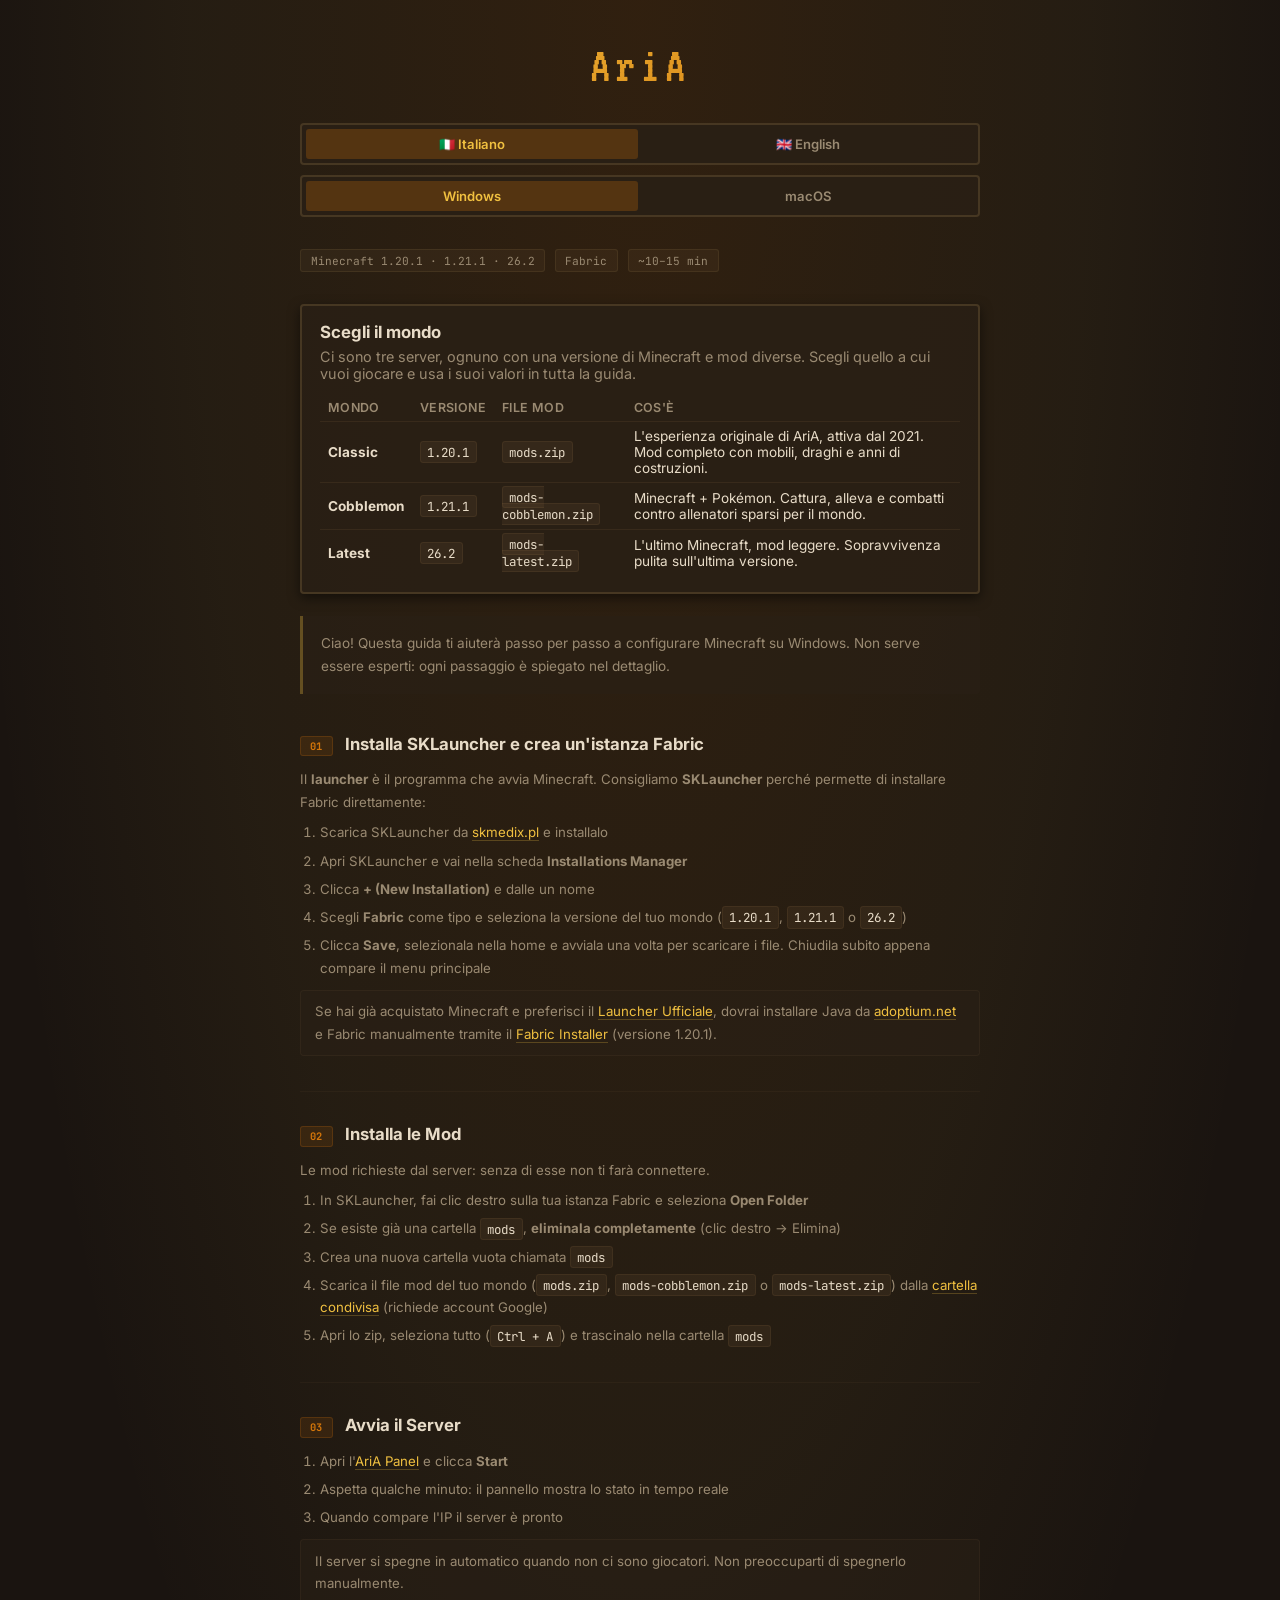
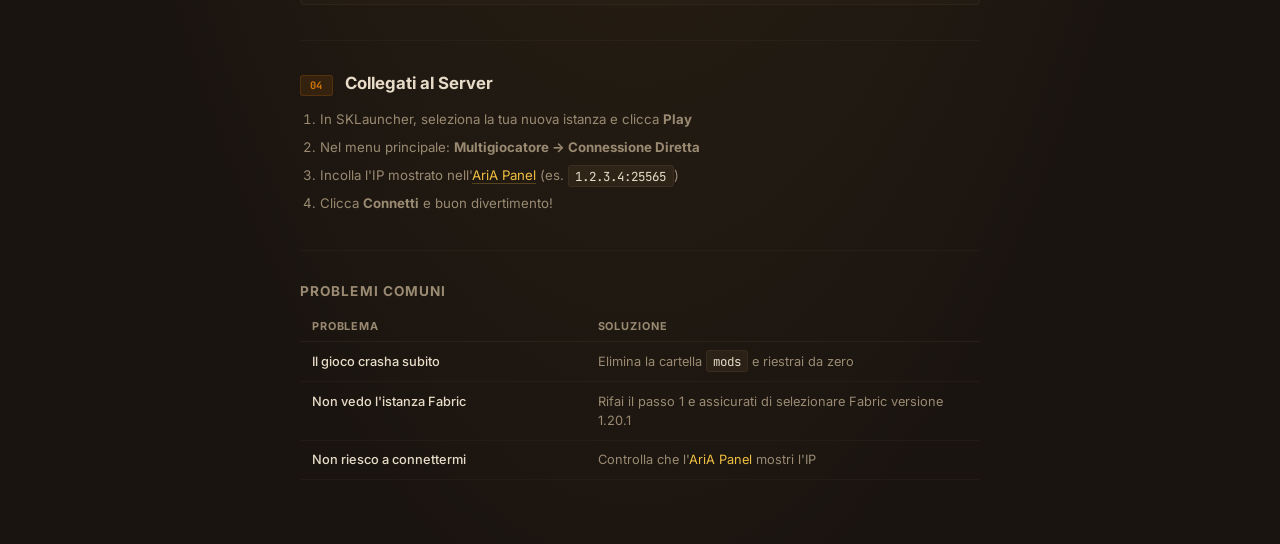
==== commit e864b2f3: "style: match minecraft warm theme, remove optional steps, update sklauncher instructions" ====
--- a/index.html
+++ b/index.html
@@ -15,9 +15,9 @@
     }
     .toggle-group {
       display: flex;
-      background: rgba(255,255,255,0.03);
-      border: 1px solid rgba(99,130,190,0.12);
-      border-radius: 10px;
+      background: rgba(42, 32, 22, 0.9);
+      border: 2px solid rgba(139, 109, 68, 0.3);
+      border-radius: 4px;
       padding: 0.25rem;
       gap: 0.25rem;
     }
@@ -25,33 +25,39 @@
       flex: 1;
       padding: 0.45rem 0.5rem;
       border: none;
-      border-radius: 7px;
+      border-radius: 3px;
       background: transparent;
-      color: #5a6e8a;
-      font-family: 'Inter', sans-serif;
+      color: #9a8a72;
+      font-family: 'Inter', system-ui, sans-serif;
       font-size: 0.82rem;
       font-weight: 600;
       cursor: pointer;
       transition: background 0.15s, color 0.15s;
     }
     .toggle-btn.active {
-      background: rgba(59,130,246,0.15);
-      color: #7eb3ff;
-    }
-    .toggle-btn:hover:not(.active) { color: #94a3b8; }
-
-    .world-pick { background: rgba(255,255,255,.03); border: 1px solid rgba(255,255,255,.09);
-      border-radius: 12px; padding: 16px 18px; margin: 0 0 22px; }
-    .world-pick h2 { margin: 0 0 6px; font-size: 1.05rem; }
-    .world-pick p { margin: 0 0 12px; font-size: .9rem; opacity: .85; }
+      background: rgba(212, 118, 10, 0.25);
+      color: #f0c040;
+    }
+    .toggle-btn:hover:not(.active) { color: #e8dcc8; }
+
+    .world-pick {
+      background: rgba(42, 32, 22, 0.9);
+      border: 2px solid rgba(139, 109, 68, 0.3);
+      border-radius: 4px;
+      padding: 16px 18px;
+      margin: 0 0 22px;
+      box-shadow: 0 4px 12px rgba(0,0,0,0.5);
+    }
+    .world-pick h2 { margin: 0 0 6px; font-size: 1.05rem; color: #e8dcc8; }
+    .world-pick p { margin: 0 0 12px; font-size: .9rem; color: #9a8a72; }
     .world-pick table { width: 100%; border-collapse: collapse; font-size: .85rem; }
-    .world-pick th, .world-pick td { text-align: left; padding: 6px 8px; border-bottom: 1px solid rgba(255,255,255,.07); }
-    .world-pick th { font-weight: 600; opacity: .7; font-size: .78rem; text-transform: uppercase; letter-spacing: .03em; }
+    .world-pick th, .world-pick td { text-align: left; padding: 6px 8px; border-bottom: 1px solid rgba(139, 109, 68, 0.15); color: #e8dcc8; }
+    .world-pick th { font-weight: 600; color: #9a8a72; font-size: .78rem; text-transform: uppercase; letter-spacing: .03em; }
     .world-pick tr:last-child td { border-bottom: none; }
     @media (max-width: 560px) { .world-pick table, .world-pick thead, .world-pick tbody,
       .world-pick tr, .world-pick th, .world-pick td { display: block; }
       .world-pick thead { display: none; }
-      .world-pick tr { margin-bottom: 10px; border-bottom: 1px solid rgba(255,255,255,.1); } }
+      .world-pick tr { margin-bottom: 10px; border-bottom: 1px solid rgba(139, 109, 68, 0.2); } }
   </style>
 </head>
 <body>
@@ -86,9 +92,10 @@
         <p>Il <strong>launcher</strong> è il programma che avvia Minecraft. Consigliamo <strong>SKLauncher</strong> perché permette di installare Fabric direttamente:</p>
         <ol>
           <li>Scarica SKLauncher da <a href="https://skmedix.pl/" target="_blank" rel="noopener">skmedix.pl</a> e installalo</li>
-          <li>Apri SKLauncher e clicca <strong>Add instance</strong> (il simbolo +)</li>
-          <li>Seleziona <strong>Fabric</strong> come tipo e imposta la versione su quella del tuo mondo (<code>1.20.1</code>, <code>1.21.1</code> o <code>26.2</code>)</li>
-          <li>Clicca <strong>Create</strong>, poi avvia l'istanza una volta. Chiudila subito appena compare il menu principale</li>
+          <li>Apri SKLauncher e vai nella scheda <strong>Installations Manager</strong></li>
+          <li>Clicca <strong>+ (New Installation)</strong> e dalle un nome</li>
+          <li>Scegli <strong>Fabric</strong> come tipo e seleziona la versione del tuo mondo (<code>1.20.1</code>, <code>1.21.1</code> o <code>26.2</code>)</li>
+          <li>Clicca <strong>Save</strong>, selezionala nella home e avviala una volta per scaricare i file. Chiudila subito appena compare il menu principale</li>
         </ol>
         <p class="note">Se hai già acquistato Minecraft e preferisci il <a href="https://www.minecraft.net/it-it/download" target="_blank" rel="noopener">Launcher Ufficiale</a>, dovrai installare Java da <a href="https://adoptium.net/" target="_blank" rel="noopener">adoptium.net</a> e Fabric manualmente tramite il <a href="https://maven.fabricmc.net/net/fabricmc/fabric-installer/1.0.3/fabric-installer-1.0.3.jar">Fabric Installer</a> (versione 1.20.1).</p>
       </div><hr class="divider">
@@ -105,29 +112,8 @@
         </ol>
       </div><hr class="divider">
 
-      <div class="step step-optional">
-        <div class="step-header"><span class="step-num">03 · opzionale</span><h2>Installa i Resource Pack</h2></div>
-        <ol>
-          <li>Scarica <code>resourcepacks.zip</code> dalla <a href="https://drive.google.com/drive/folders/1PGz6Pj-zHA_SCj3PurE3ThTkz9V7AP9N?usp=sharing" target="_blank" rel="noopener">cartella condivisa</a></li>
-          <li>Apri la cartella dell'istanza (come al passo 2) e crea la cartella <code>resourcepacks</code> se non esiste</li>
-          <li>Trascina tutto il contenuto dello zip nella cartella <code>resourcepacks</code></li>
-          <li>In gioco: <strong>Opzioni → Resource Pack</strong>, sposta i pack a destra per attivarli</li>
-        </ol>
-      </div><hr class="divider">
-
-      <div class="step step-optional">
-        <div class="step-header"><span class="step-num">04 · opzionale</span><h2>Installa gli Shader</h2></div>
-        <p>Richiedono un PC abbastanza potente. Se il tuo PC è datato, salta questo passaggio.</p>
-        <ol>
-          <li>Apri la cartella dell'istanza (come al passo 2) e metti <a href="https://cdn.modrinth.com/data/YL57xq9U/versions/s5eFLITc/iris-1.7.6%2Bmc1.20.1.jar">Iris</a> nella cartella <code>mods</code></li>
-          <li>Crea la cartella <code>shaderpacks</code> dentro la cartella dell'istanza</li>
-          <li>Scarica <a href="https://cdn.modrinth.com/data/R6NEzAwj/versions/1ng9gVp7/ComplementaryUnbound_r5.5.1.zip">Complementary Unbound</a> e mettilo in <code>shaderpacks</code></li>
-          <li>In gioco: <strong>Opzioni → Shader</strong>, seleziona il pacchetto</li>
-        </ol>
-      </div><hr class="divider">
-
-      <div class="step">
-        <div class="step-header"><span class="step-num">05</span><h2>Avvia il Server</h2></div>
+      <div class="step">
+        <div class="step-header"><span class="step-num">03</span><h2>Avvia il Server</h2></div>
         <ol>
           <li>Apri l'<a href="https://aria-mc-server-972697371927.europe-west8.run.app/" target="_blank" rel="noopener">AriA Panel</a> e clicca <strong>Start</strong></li>
           <li>Aspetta qualche minuto: il pannello mostra lo stato in tempo reale</li>
@@ -137,9 +123,9 @@
       </div><hr class="divider">
 
       <div class="step">
-        <div class="step-header"><span class="step-num">06</span><h2>Collegati al Server</h2></div>
-        <ol>
-          <li>In SKLauncher, seleziona la tua istanza Fabric 1.20.1 e clicca <strong>Play</strong></li>
+        <div class="step-header"><span class="step-num">04</span><h2>Collegati al Server</h2></div>
+        <ol>
+          <li>In SKLauncher, seleziona la tua nuova istanza e clicca <strong>Play</strong></li>
           <li>Nel menu principale: <strong>Multigiocatore → Connessione Diretta</strong></li>
           <li>Incolla l'IP mostrato nell'<a href="https://aria-mc-server-972697371927.europe-west8.run.app/" target="_blank" rel="noopener">AriA Panel</a> (es. <code>1.2.3.4:25565</code>)</li>
           <li>Clicca <strong>Connetti</strong> e buon divertimento!</li>
@@ -171,10 +157,11 @@
         <div class="step-header"><span class="step-num">01</span><h2>Installa SKLauncher e crea un'istanza Fabric</h2></div>
         <p>Il <strong>launcher</strong> è il programma che avvia Minecraft. Consigliamo <strong>SKLauncher</strong> perché permette di installare Fabric direttamente:</p>
         <ol>
-          <li>Scarica SKLauncher da <a href="https://skmedix.pl/" target="_blank" rel="noopener">skmedix.pl</a> (scegli la versione macOS) e installalo</li>
-          <li>Apri SKLauncher e clicca <strong>Add instance</strong> (il simbolo +)</li>
-          <li>Seleziona <strong>Fabric</strong> come tipo e imposta la versione su quella del tuo mondo (<code>1.20.1</code>, <code>1.21.1</code> o <code>26.2</code>)</li>
-          <li>Clicca <strong>Create</strong>, poi avvia l'istanza una volta. Chiudila subito appena compare il menu principale</li>
+          <li>Scarica SKLauncher da <a href="https://skmedix.pl/" target="_blank" rel="noopener">skmedix.pl</a> e installalo</li>
+          <li>Apri SKLauncher e vai nella scheda <strong>Installations Manager</strong></li>
+          <li>Clicca <strong>+ (New Installation)</strong> e dalle un nome</li>
+          <li>Scegli <strong>Fabric</strong> come tipo e seleziona la versione del tuo mondo (<code>1.20.1</code>, <code>1.21.1</code> o <code>26.2</code>)</li>
+          <li>Clicca <strong>Save</strong>, selezionala nella home e avviala una volta per scaricare i file. Chiudila subito appena compare il menu principale</li>
         </ol>
         <p class="note">Se hai già acquistato Minecraft e preferisci il <a href="https://www.minecraft.net/it-it/download" target="_blank" rel="noopener">Launcher Ufficiale</a>, dovrai installare Java da <a href="https://adoptium.net/" target="_blank" rel="noopener">adoptium.net</a> e Fabric manualmente tramite il <a href="https://maven.fabricmc.net/net/fabricmc/fabric-installer/1.0.3/fabric-installer-1.0.3.jar">Fabric Installer</a> (versione 1.20.1).</p>
       </div><hr class="divider">
@@ -191,29 +178,8 @@
         </ol>
       </div><hr class="divider">
 
-      <div class="step step-optional">
-        <div class="step-header"><span class="step-num">03 · opzionale</span><h2>Installa i Resource Pack</h2></div>
-        <ol>
-          <li>Scarica <code>resourcepacks.zip</code> dalla <a href="https://drive.google.com/drive/folders/1PGz6Pj-zHA_SCj3PurE3ThTkz9V7AP9N?usp=sharing" target="_blank" rel="noopener">cartella condivisa</a></li>
-          <li>Apri la cartella dell'istanza (come al passo 2) e crea la cartella <code>resourcepacks</code> se non esiste</li>
-          <li>Trascina tutto il contenuto dello zip nella cartella</li>
-          <li>In gioco: <strong>Opzioni → Resource Pack</strong>, sposta i pack a destra</li>
-        </ol>
-      </div><hr class="divider">
-
-      <div class="step step-optional">
-        <div class="step-header"><span class="step-num">04 · opzionale</span><h2>Installa gli Shader</h2></div>
-        <p>Richiedono un Mac abbastanza potente. Se è datato, salta questo passaggio.</p>
-        <ol>
-          <li>Apri la cartella dell'istanza (come al passo 2) e metti <a href="https://cdn.modrinth.com/data/YL57xq9U/versions/s5eFLITc/iris-1.7.6%2Bmc1.20.1.jar">Iris</a> nella cartella <code>mods</code></li>
-          <li>Crea la cartella <code>shaderpacks</code> dentro la cartella dell'istanza</li>
-          <li>Scarica <a href="https://cdn.modrinth.com/data/R6NEzAwj/versions/1ng9gVp7/ComplementaryUnbound_r5.5.1.zip">Complementary Unbound</a> e mettilo in <code>shaderpacks</code></li>
-          <li>In gioco: <strong>Opzioni → Shader</strong>, seleziona il pacchetto</li>
-        </ol>
-      </div><hr class="divider">
-
-      <div class="step">
-        <div class="step-header"><span class="step-num">05</span><h2>Avvia il Server</h2></div>
+      <div class="step">
+        <div class="step-header"><span class="step-num">03</span><h2>Avvia il Server</h2></div>
         <ol>
           <li>Apri l'<a href="https://aria-mc-server-972697371927.europe-west8.run.app/" target="_blank" rel="noopener">AriA Panel</a> e clicca <strong>Start</strong></li>
           <li>Aspetta qualche minuto: il pannello mostra lo stato in tempo reale</li>
@@ -223,9 +189,9 @@
       </div><hr class="divider">
 
       <div class="step">
-        <div class="step-header"><span class="step-num">06</span><h2>Collegati al Server</h2></div>
-        <ol>
-          <li>In SKLauncher, seleziona la tua istanza Fabric 1.20.1 e clicca <strong>Play</strong></li>
+        <div class="step-header"><span class="step-num">04</span><h2>Collegati al Server</h2></div>
+        <ol>
+          <li>In SKLauncher, seleziona la tua nuova istanza e clicca <strong>Play</strong></li>
           <li>Nel menu principale: <strong>Multigiocatore → Connessione Diretta</strong></li>
           <li>Incolla l'IP mostrato nell'<a href="https://aria-mc-server-972697371927.europe-west8.run.app/" target="_blank" rel="noopener">AriA Panel</a> (es. <code>1.2.3.4:25565</code>)</li>
           <li>Clicca <strong>Connetti</strong> e buon divertimento!</li>
@@ -258,9 +224,10 @@
         <p>The <strong>launcher</strong> is the app that starts Minecraft. We recommend <strong>SKLauncher</strong> because it can install Fabric directly:</p>
         <ol>
           <li>Download SKLauncher from <a href="https://skmedix.pl/" target="_blank" rel="noopener">skmedix.pl</a> and install it</li>
-          <li>Open SKLauncher and click <strong>Add instance</strong> (the + button)</li>
-          <li>Select <strong>Fabric</strong> as the type and set the version to your world's (<code>1.20.1</code>, <code>1.21.1</code> or <code>26.2</code>)</li>
-          <li>Click <strong>Create</strong>, then launch the instance once. Close it as soon as the main menu appears</li>
+          <li>Open SKLauncher and go to the <strong>Installations Manager</strong> tab</li>
+          <li>Click <strong>+ (New Installation)</strong> and give it a name</li>
+          <li>Select <strong>Fabric</strong> as the type and choose your world's version (<code>1.20.1</code>, <code>1.21.1</code> or <code>26.2</code>)</li>
+          <li>Click <strong>Save</strong>, select it on the home screen and launch it once to download the files. Close it as soon as the main menu appears</li>
         </ol>
         <p class="note">If you own Minecraft and prefer the <a href="https://www.minecraft.net/en-us/download" target="_blank" rel="noopener">Official Launcher</a>, you'll need to install Java from <a href="https://adoptium.net/" target="_blank" rel="noopener">adoptium.net</a> and Fabric separately using the <a href="https://maven.fabricmc.net/net/fabricmc/fabric-installer/1.0.3/fabric-installer-1.0.3.jar">Fabric Installer</a> (version 1.20.1).</p>
       </div><hr class="divider">
@@ -276,29 +243,8 @@
         </ol>
       </div><hr class="divider">
 
-      <div class="step step-optional">
-        <div class="step-header"><span class="step-num">03 · optional</span><h2>Install Resource Packs</h2></div>
-        <ol>
-          <li>Download <code>resourcepacks.zip</code> from the <a href="https://drive.google.com/drive/folders/1PGz6Pj-zHA_SCj3PurE3ThTkz9V7AP9N?usp=sharing" target="_blank" rel="noopener">shared folder</a></li>
-          <li>Open the instance folder (same as step 2) and create a <code>resourcepacks</code> folder if it doesn't exist</li>
-          <li>Drag the zip contents into it</li>
-          <li>In-game: <strong>Options → Resource Packs</strong>, move packs to the right column</li>
-        </ol>
-      </div><hr class="divider">
-
-      <div class="step step-optional">
-        <div class="step-header"><span class="step-num">04 · optional</span><h2>Install Shaders</h2></div>
-        <p>Require a reasonably powerful PC. Skip if your PC is old.</p>
-        <ol>
-          <li>Open the instance folder (same as step 2) and place <a href="https://cdn.modrinth.com/data/YL57xq9U/versions/s5eFLITc/iris-1.7.6%2Bmc1.20.1.jar">Iris</a> in <code>mods</code></li>
-          <li>Create a <code>shaderpacks</code> folder inside the instance folder</li>
-          <li>Download <a href="https://cdn.modrinth.com/data/R6NEzAwj/versions/1ng9gVp7/ComplementaryUnbound_r5.5.1.zip">Complementary Unbound</a> and place it in <code>shaderpacks</code></li>
-          <li>In-game: <strong>Options → Shaders</strong>, select the pack</li>
-        </ol>
-      </div><hr class="divider">
-
-      <div class="step">
-        <div class="step-header"><span class="step-num">05</span><h2>Start the Server</h2></div>
+      <div class="step">
+        <div class="step-header"><span class="step-num">03</span><h2>Start the Server</h2></div>
         <ol>
           <li>Open the <a href="https://aria-mc-server-972697371927.europe-west8.run.app/" target="_blank" rel="noopener">AriA Panel</a> and click <strong>Start</strong></li>
           <li>Wait a few minutes: the panel shows live status</li>
@@ -308,9 +254,9 @@
       </div><hr class="divider">
 
       <div class="step">
-        <div class="step-header"><span class="step-num">06</span><h2>Join the Server</h2></div>
-        <ol>
-          <li>In SKLauncher, select your Fabric 1.20.1 instance and click <strong>Play</strong></li>
+        <div class="step-header"><span class="step-num">04</span><h2>Join the Server</h2></div>
+        <ol>
+          <li>In SKLauncher, select your new instance and click <strong>Play</strong></li>
           <li>In the main menu: <strong>Multiplayer → Direct Connection</strong></li>
           <li>Paste the IP from the <a href="https://aria-mc-server-972697371927.europe-west8.run.app/" target="_blank" rel="noopener">AriA Panel</a> (e.g. <code>1.2.3.4:25565</code>)</li>
           <li>Click <strong>Join Server</strong> and have fun!</li>
@@ -342,10 +288,11 @@
         <div class="step-header"><span class="step-num">01</span><h2>Install SKLauncher and create a Fabric instance</h2></div>
         <p>The <strong>launcher</strong> is the app that starts Minecraft. We recommend <strong>SKLauncher</strong> because it can install Fabric directly:</p>
         <ol>
-          <li>Download SKLauncher from <a href="https://skmedix.pl/" target="_blank" rel="noopener">skmedix.pl</a> (choose macOS) and install it</li>
-          <li>Open SKLauncher and click <strong>Add instance</strong> (the + button)</li>
-          <li>Select <strong>Fabric</strong> as the type and set the version to your world's (<code>1.20.1</code>, <code>1.21.1</code> or <code>26.2</code>)</li>
-          <li>Click <strong>Create</strong>, then launch the instance once. Close it as soon as the main menu appears</li>
+          <li>Download SKLauncher from <a href="https://skmedix.pl/" target="_blank" rel="noopener">skmedix.pl</a> and install it</li>
+          <li>Open SKLauncher and go to the <strong>Installations Manager</strong> tab</li>
+          <li>Click <strong>+ (New Installation)</strong> and give it a name</li>
+          <li>Select <strong>Fabric</strong> as the type and choose your world's version (<code>1.20.1</code>, <code>1.21.1</code> or <code>26.2</code>)</li>
+          <li>Click <strong>Save</strong>, select it on the home screen and launch it once to download the files. Close it as soon as the main menu appears</li>
         </ol>
         <p class="note">If you own Minecraft and prefer the <a href="https://www.minecraft.net/en-us/download" target="_blank" rel="noopener">Official Launcher</a>, you'll need to install Java from <a href="https://adoptium.net/" target="_blank" rel="noopener">adoptium.net</a> and Fabric separately using the <a href="https://maven.fabricmc.net/net/fabricmc/fabric-installer/1.0.3/fabric-installer-1.0.3.jar">Fabric Installer</a> (version 1.20.1).</p>
       </div><hr class="divider">
@@ -361,29 +308,8 @@
         </ol>
       </div><hr class="divider">
 
-      <div class="step step-optional">
-        <div class="step-header"><span class="step-num">03 · optional</span><h2>Install Resource Packs</h2></div>
-        <ol>
-          <li>Download <code>resourcepacks.zip</code> from the <a href="https://drive.google.com/drive/folders/1PGz6Pj-zHA_SCj3PurE3ThTkz9V7AP9N?usp=sharing" target="_blank" rel="noopener">shared folder</a></li>
-          <li>Open the instance folder (same as step 2) and create a <code>resourcepacks</code> folder if it doesn't exist</li>
-          <li>Drag the zip contents into it</li>
-          <li>In-game: <strong>Options → Resource Packs</strong>, move packs to the right column</li>
-        </ol>
-      </div><hr class="divider">
-
-      <div class="step step-optional">
-        <div class="step-header"><span class="step-num">04 · optional</span><h2>Install Shaders</h2></div>
-        <p>Require a reasonably powerful Mac. Skip if your Mac is older.</p>
-        <ol>
-          <li>Open the instance folder (same as step 2) and place <a href="https://cdn.modrinth.com/data/YL57xq9U/versions/s5eFLITc/iris-1.7.6%2Bmc1.20.1.jar">Iris</a> in <code>mods</code></li>
-          <li>Create a <code>shaderpacks</code> folder inside the instance folder</li>
-          <li>Download <a href="https://cdn.modrinth.com/data/R6NEzAwj/versions/1ng9gVp7/ComplementaryUnbound_r5.5.1.zip">Complementary Unbound</a> and place it in <code>shaderpacks</code></li>
-          <li>In-game: <strong>Options → Shaders</strong>, select the pack</li>
-        </ol>
-      </div><hr class="divider">
-
-      <div class="step">
-        <div class="step-header"><span class="step-num">05</span><h2>Start the Server</h2></div>
+      <div class="step">
+        <div class="step-header"><span class="step-num">03</span><h2>Start the Server</h2></div>
         <ol>
           <li>Open the <a href="https://aria-mc-server-972697371927.europe-west8.run.app/" target="_blank" rel="noopener">AriA Panel</a> and click <strong>Start</strong></li>
           <li>Wait a few minutes: the panel shows live status</li>
@@ -393,9 +319,9 @@
       </div><hr class="divider">
 
       <div class="step">
-        <div class="step-header"><span class="step-num">06</span><h2>Join the Server</h2></div>
-        <ol>
-          <li>In SKLauncher, select your Fabric 1.20.1 instance and click <strong>Play</strong></li>
+        <div class="step-header"><span class="step-num">04</span><h2>Join the Server</h2></div>
+        <ol>
+          <li>In SKLauncher, select your new instance and click <strong>Play</strong></li>
           <li>In the main menu: <strong>Multiplayer → Direct Connection</strong></li>
           <li>Paste the IP from the <a href="https://aria-mc-server-972697371927.europe-west8.run.app/" target="_blank" rel="noopener">AriA Panel</a> (e.g. <code>1.2.3.4:25565</code>)</li>
           <li>Click <strong>Join Server</strong> and have fun!</li>
--- a/style.css
+++ b/style.css
@@ -1,13 +1,13 @@
-@import url('https://fonts.googleapis.com/css2?family=Inter:wght@400;600;700&family=JetBrains+Mono:wght@400;600&display=swap');
+@import url('https://fonts.googleapis.com/css2?family=Inter:wght@400;600;700&family=JetBrains+Mono:wght@400;600&family=VT323&display=swap');
 
 *, *::before, *::after { box-sizing: border-box; margin: 0; padding: 0; }
 
 body {
   font-family: 'Inter', system-ui, sans-serif;
-  background: #07111f;
-  color: #c8cfe0;
+  background: #1a1410;
+  color: #e8dcc8;
   min-height: 100vh;
-  background-image: radial-gradient(ellipse at 50% 0%, rgba(80, 160, 255, 0.18) 0%, rgba(30, 90, 180, 0.07) 50%, transparent 75%);
+  background-image: radial-gradient(ellipse at 50% 0%, rgba(212, 118, 10, 0.12) 0%, rgba(240, 192, 64, 0.05) 50%, transparent 75%);
   padding: 2.5rem 1rem 4rem;
 }
 
@@ -19,10 +19,11 @@
 }
 
 .brand {
-  font-size: 2.6rem;
-  font-weight: 700;
-  letter-spacing: 0.18em;
-  background: linear-gradient(135deg, #7eb3ff 0%, #a78bfa 100%);
+  font-family: 'VT323', monospace;
+  font-size: 3.2rem;
+  font-weight: 400;
+  letter-spacing: 0.1em;
+  background: linear-gradient(135deg, #f0c040 0%, #d4760a 100%);
   -webkit-background-clip: text;
   -webkit-text-fill-color: transparent;
   background-clip: text;
@@ -31,7 +32,7 @@
 
 .index-subtitle {
   font-size: 0.78rem;
-  color: #5a6e8a;
+  color: #9a8a72;
   margin-bottom: 2.5rem;
   letter-spacing: 0.04em;
 }
@@ -47,19 +48,19 @@
   align-items: center;
   gap: 0.85rem;
   padding: 0.85rem 1.1rem;
-  background: rgba(15, 23, 42, 0.95);
-  border: 1px solid rgba(99, 130, 190, 0.13);
-  border-radius: 12px;
+  background: rgba(42, 32, 22, 0.9);
+  border: 2px solid rgba(139, 109, 68, 0.3);
+  border-radius: 4px;
   text-decoration: none;
-  color: #c8cfe0;
-  transition: border-color 0.15s, background 0.15s;
-  box-shadow: 0 4px 20px rgba(0,0,0,0.3);
-}
-.guide-card:hover { border-color: rgba(99, 130, 190, 0.35); background: rgba(20, 32, 58, 0.98); }
+  color: #e8dcc8;
+  transition: transform 0.22s cubic-bezier(0.2, 0.8, 0.3, 1), border-color 0.15s, background 0.15s, box-shadow 0.25s;
+  box-shadow: 0 4px 12px rgba(0,0,0,0.5);
+}
+.guide-card:hover { transform: translateY(-5px); border-color: rgba(139, 109, 68, 0.8); background: rgba(52, 42, 32, 0.98); box-shadow: 2px 2px 0 rgba(0,0,0,0.4), 4px 4px 0 rgba(0,0,0,0.2); }
 .guide-card .flag { font-size: 1.4rem; flex-shrink: 0; }
 .guide-card .info { text-align: left; }
-.guide-card .title { font-size: 0.9rem; font-weight: 600; color: #e2e8f0; }
-.guide-card .os { font-size: 0.7rem; color: #4a6199; margin-top: 0.1rem; }
+.guide-card .title { font-size: 0.9rem; font-weight: 600; color: #e8dcc8; }
+.guide-card .os { font-size: 0.7rem; color: #9a8a72; margin-top: 0.1rem; }
 
 /* ── Guide page ── */
 .guide-wrap {
@@ -76,7 +77,7 @@
 
 .back-link {
   font-size: 0.78rem;
-  color: #4a6199;
+  color: #9a8a72;
   text-decoration: none;
   display: flex;
   align-items: center;
@@ -84,17 +85,17 @@
   transition: color 0.15s;
   flex-shrink: 0;
 }
-.back-link:hover { color: #7a8fac; }
+.back-link:hover { color: #e8dcc8; }
 
 .guide-title {
   font-size: 1.1rem;
   font-weight: 700;
-  color: #e2e8f0;
+  color: #e8dcc8;
 }
 .guide-title .os-tag {
   font-size: 0.7rem;
   font-weight: 400;
-  color: #4a6199;
+  color: #6b5d4a;
   margin-left: 0.5rem;
 }
 
@@ -107,22 +108,22 @@
 .meta span {
   font-family: 'JetBrains Mono', monospace;
   font-size: 0.7rem;
-  background: rgba(99, 130, 190, 0.1);
-  border: 1px solid rgba(99, 130, 190, 0.18);
-  border-radius: 6px;
+  background: rgba(139, 109, 68, 0.1);
+  border: 1px solid rgba(139, 109, 68, 0.18);
+  border-radius: 3px;
   padding: 0.2rem 0.6rem;
-  color: #7a8fac;
+  color: #9a8a72;
 }
 
 .intro {
   font-size: 0.85rem;
-  color: #7a8fac;
+  color: #9a8a72;
   line-height: 1.7;
   margin-bottom: 2.5rem;
   padding: 1rem 1.1rem;
-  background: rgba(15, 23, 42, 0.6);
-  border-left: 3px solid rgba(99, 130, 190, 0.3);
-  border-radius: 0 8px 8px 0;
+  background: rgba(42, 32, 22, 0.6);
+  border-left: 3px solid rgba(240, 192, 64, 0.3);
+  border-radius: 0 4px 4px 0;
 }
 
 .step {
@@ -137,32 +138,33 @@
 }
 
 .step-num {
+  font-family: 'JetBrains Mono', monospace;
   font-size: 0.65rem;
   font-weight: 700;
-  color: #3b82f6;
-  background: rgba(59, 130, 246, 0.12);
-  border: 1px solid rgba(59, 130, 246, 0.2);
-  border-radius: 20px;
+  color: #d4760a;
+  background: rgba(212, 118, 10, 0.12);
+  border: 1px solid rgba(212, 118, 10, 0.2);
+  border-radius: 3px;
   padding: 0.15rem 0.55rem;
   letter-spacing: 0.05em;
   flex-shrink: 0;
 }
 
 .step h2 {
-  font-size: 0.95rem;
+  font-size: 1.05rem;
   font-weight: 700;
-  color: #e2e8f0;
+  color: #e8dcc8;
 }
 
 .step-optional .step-num {
-  color: #8b5cf6;
-  background: rgba(139, 92, 246, 0.1);
-  border-color: rgba(139, 92, 246, 0.2);
+  color: #d4760a;
+  background: rgba(212, 118, 10, 0.12);
+  border-color: rgba(212, 118, 10, 0.2);
 }
 
 .step p, .step li {
   font-size: 0.83rem;
-  color: #94a3b8;
+  color: #9a8a72;
   line-height: 1.7;
 }
 
@@ -174,34 +176,34 @@
   gap: 0.35rem;
 }
 
-.step a { color: #7eb3ff; text-decoration: none; border-bottom: 1px solid rgba(126,179,255,0.25); transition: color 0.15s, border-color 0.15s; }
-.step a:hover { color: #a5c8ff; border-color: rgba(165,200,255,0.5); }
+.step a { color: #f0c040; text-decoration: none; border-bottom: 1px solid rgba(240,192,64,0.25); transition: color 0.15s, border-color 0.15s; }
+.step a:hover { color: #facc15; border-color: rgba(250,204,21,0.5); }
 
 code {
   font-family: 'JetBrains Mono', monospace;
   font-size: 0.78rem;
-  background: rgba(99, 130, 190, 0.12);
-  border: 1px solid rgba(99, 130, 190, 0.15);
+  background: rgba(139, 109, 68, 0.12);
+  border: 1px solid rgba(139, 109, 68, 0.15);
+  border-radius: 3px;
+  padding: 0.1rem 0.4rem;
+  color: #e8dcc8;
+}
+
+.note {
+  font-size: 0.78rem;
+  color: #9a8a72;
+  background: rgba(42, 32, 22, 0.5);
+  border: 1px solid rgba(139, 109, 68, 0.1);
   border-radius: 4px;
-  padding: 0.1rem 0.4rem;
-  color: #a5b8d8;
-}
-
-.note {
-  font-size: 0.78rem;
-  color: #5a6e8a;
-  background: rgba(15, 23, 42, 0.5);
-  border: 1px solid rgba(99, 130, 190, 0.1);
-  border-radius: 8px;
   padding: 0.6rem 0.9rem;
   margin-top: 0.65rem;
   line-height: 1.6;
 }
-.note a { color: #5a7aaa; border-bottom: 1px solid rgba(90, 122, 170, 0.25); }
+.note a { color: #f0c040; border-bottom: 1px solid rgba(240, 192, 64, 0.25); }
 
 .divider {
   border: none;
-  border-top: 1px solid rgba(99, 130, 190, 0.08);
+  border-top: 1px solid rgba(139, 109, 68, 0.08);
   margin: 2rem 0;
 }
 
@@ -215,21 +217,20 @@
 .trouble-table th {
   text-align: left;
   padding: 0.5rem 0.75rem;
-  color: #4a6199;
+  color: #9a8a72;
   font-size: 0.68rem;
   letter-spacing: 0.08em;
   text-transform: uppercase;
-  border-bottom: 1px solid rgba(99, 130, 190, 0.12);
+  border-bottom: 1px solid rgba(139, 109, 68, 0.12);
 }
 .trouble-table td {
   padding: 0.6rem 0.75rem;
-  color: #94a3b8;
-  border-bottom: 1px solid rgba(99, 130, 190, 0.07);
+  color: #9a8a72;
+  border-bottom: 1px solid rgba(139, 109, 68, 0.07);
   vertical-align: top;
   line-height: 1.5;
 }
-.trouble-table td:first-child { color: #c8cfe0; font-weight: 500; width: 42%; }
-.trouble-table a { color: #7eb3ff; text-decoration: none; }
-
-.trouble-title { font-size: 0.85rem; color: #4a6199; letter-spacing: 0.08em; text-transform: uppercase; margin-bottom: 0.75rem; }
-.brand { font-size: 2.6rem; font-weight: 700; letter-spacing: 0.18em; background: linear-gradient(135deg, #7eb3ff 0%, #a78bfa 100%); -webkit-background-clip: text; -webkit-text-fill-color: transparent; background-clip: text; }
+.trouble-table td:first-child { color: #e8dcc8; font-weight: 500; width: 42%; }
+.trouble-table a { color: #f0c040; text-decoration: none; }
+
+.trouble-title { font-size: 0.85rem; color: #9a8a72; letter-spacing: 0.08em; text-transform: uppercase; margin-bottom: 0.75rem; }
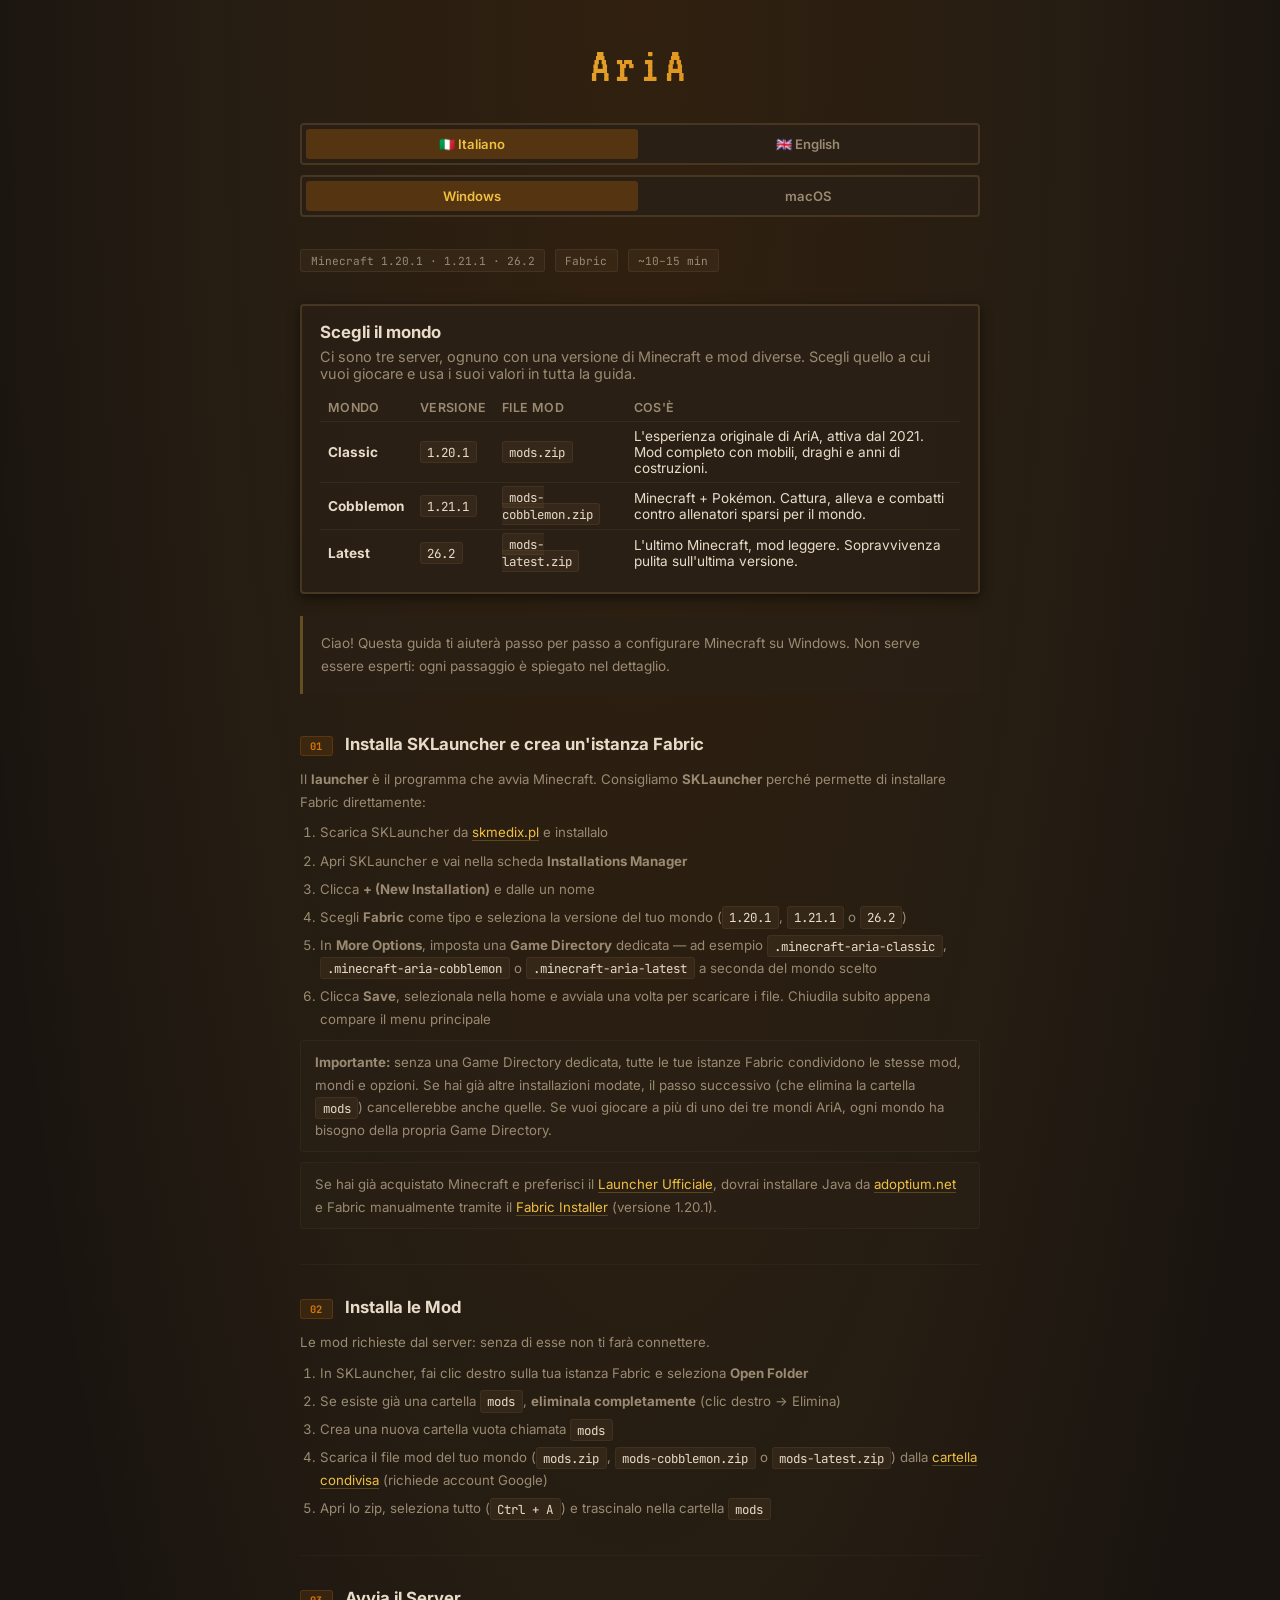
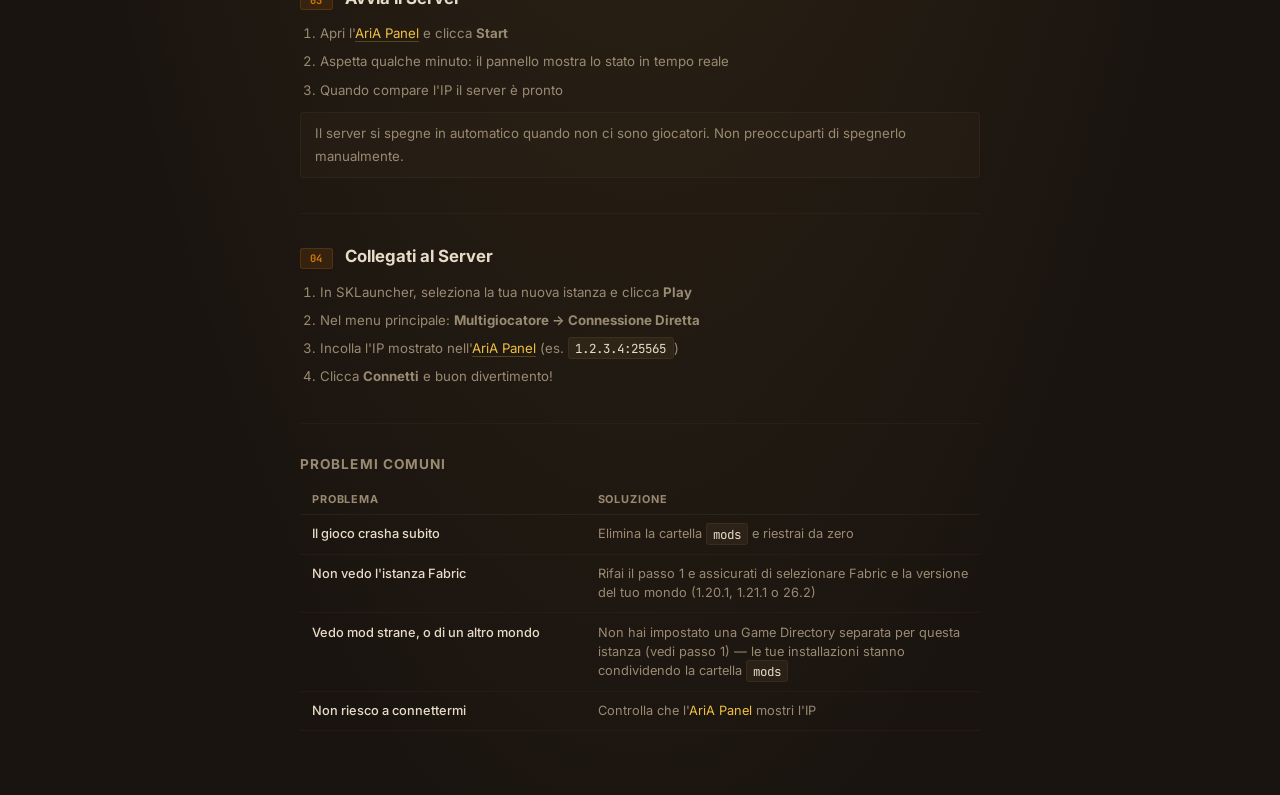
==== commit ca21bdb1: "fix: guide never told players to set a separate Game Directory Step 1 created a new Fabric installat" ====
--- a/index.html
+++ b/index.html
@@ -95,8 +95,10 @@
           <li>Apri SKLauncher e vai nella scheda <strong>Installations Manager</strong></li>
           <li>Clicca <strong>+ (New Installation)</strong> e dalle un nome</li>
           <li>Scegli <strong>Fabric</strong> come tipo e seleziona la versione del tuo mondo (<code>1.20.1</code>, <code>1.21.1</code> o <code>26.2</code>)</li>
+          <li>In <strong>More Options</strong>, imposta una <strong>Game Directory</strong> dedicata — ad esempio <code>.minecraft-aria-classic</code>, <code>.minecraft-aria-cobblemon</code> o <code>.minecraft-aria-latest</code> a seconda del mondo scelto</li>
           <li>Clicca <strong>Save</strong>, selezionala nella home e avviala una volta per scaricare i file. Chiudila subito appena compare il menu principale</li>
         </ol>
+        <p class="note"><strong>Importante:</strong> senza una Game Directory dedicata, tutte le tue istanze Fabric condividono le stesse mod, mondi e opzioni. Se hai già altre installazioni modate, il passo successivo (che elimina la cartella <code>mods</code>) cancellerebbe anche quelle. Se vuoi giocare a più di uno dei tre mondi AriA, ogni mondo ha bisogno della propria Game Directory.</p>
         <p class="note">Se hai già acquistato Minecraft e preferisci il <a href="https://www.minecraft.net/it-it/download" target="_blank" rel="noopener">Launcher Ufficiale</a>, dovrai installare Java da <a href="https://adoptium.net/" target="_blank" rel="noopener">adoptium.net</a> e Fabric manualmente tramite il <a href="https://maven.fabricmc.net/net/fabricmc/fabric-installer/1.0.3/fabric-installer-1.0.3.jar">Fabric Installer</a> (versione 1.20.1).</p>
       </div><hr class="divider">
 
@@ -137,7 +139,8 @@
         <thead><tr><th>Problema</th><th>Soluzione</th></tr></thead>
         <tbody>
           <tr><td>Il gioco crasha subito</td><td>Elimina la cartella <code>mods</code> e riestrai da zero</td></tr>
-          <tr><td>Non vedo l'istanza Fabric</td><td>Rifai il passo 1 e assicurati di selezionare Fabric versione 1.20.1</td></tr>
+          <tr><td>Non vedo l'istanza Fabric</td><td>Rifai il passo 1 e assicurati di selezionare Fabric e la versione del tuo mondo (1.20.1, 1.21.1 o 26.2)</td></tr>
+          <tr><td>Vedo mod strane, o di un altro mondo</td><td>Non hai impostato una Game Directory separata per questa istanza (vedi passo 1) — le tue installazioni stanno condividendo la cartella <code>mods</code></td></tr>
           <tr><td>Non riesco a connettermi</td><td>Controlla che l'<a href="https://aria-mc-server-972697371927.europe-west8.run.app/">AriA Panel</a> mostri l'IP</td></tr>
         </tbody>
       </table>
@@ -161,8 +164,10 @@
           <li>Apri SKLauncher e vai nella scheda <strong>Installations Manager</strong></li>
           <li>Clicca <strong>+ (New Installation)</strong> e dalle un nome</li>
           <li>Scegli <strong>Fabric</strong> come tipo e seleziona la versione del tuo mondo (<code>1.20.1</code>, <code>1.21.1</code> o <code>26.2</code>)</li>
+          <li>In <strong>More Options</strong>, imposta una <strong>Game Directory</strong> dedicata — ad esempio <code>.minecraft-aria-classic</code>, <code>.minecraft-aria-cobblemon</code> o <code>.minecraft-aria-latest</code> a seconda del mondo scelto</li>
           <li>Clicca <strong>Save</strong>, selezionala nella home e avviala una volta per scaricare i file. Chiudila subito appena compare il menu principale</li>
         </ol>
+        <p class="note"><strong>Importante:</strong> senza una Game Directory dedicata, tutte le tue istanze Fabric condividono le stesse mod, mondi e opzioni. Se hai già altre installazioni modate, il passo successivo (che elimina la cartella <code>mods</code>) cancellerebbe anche quelle. Se vuoi giocare a più di uno dei tre mondi AriA, ogni mondo ha bisogno della propria Game Directory.</p>
         <p class="note">Se hai già acquistato Minecraft e preferisci il <a href="https://www.minecraft.net/it-it/download" target="_blank" rel="noopener">Launcher Ufficiale</a>, dovrai installare Java da <a href="https://adoptium.net/" target="_blank" rel="noopener">adoptium.net</a> e Fabric manualmente tramite il <a href="https://maven.fabricmc.net/net/fabricmc/fabric-installer/1.0.3/fabric-installer-1.0.3.jar">Fabric Installer</a> (versione 1.20.1).</p>
       </div><hr class="divider">
 
@@ -203,7 +208,8 @@
         <thead><tr><th>Problema</th><th>Soluzione</th></tr></thead>
         <tbody>
           <tr><td>Il gioco crasha subito</td><td>Elimina la cartella <code>mods</code> e riestrai da zero</td></tr>
-          <tr><td>Non vedo l'istanza Fabric</td><td>Rifai il passo 1 e assicurati di selezionare Fabric versione 1.20.1</td></tr>
+          <tr><td>Non vedo l'istanza Fabric</td><td>Rifai il passo 1 e assicurati di selezionare Fabric e la versione del tuo mondo (1.20.1, 1.21.1 o 26.2)</td></tr>
+          <tr><td>Vedo mod strane, o di un altro mondo</td><td>Non hai impostato una Game Directory separata per questa istanza (vedi passo 1) — le tue installazioni stanno condividendo la cartella <code>mods</code></td></tr>
           <tr><td>Non riesco a connettermi</td><td>Controlla che l'<a href="https://aria-mc-server-972697371927.europe-west8.run.app/">AriA Panel</a> mostri l'IP</td></tr>
         </tbody>
       </table>
@@ -227,8 +233,10 @@
           <li>Open SKLauncher and go to the <strong>Installations Manager</strong> tab</li>
           <li>Click <strong>+ (New Installation)</strong> and give it a name</li>
           <li>Select <strong>Fabric</strong> as the type and choose your world's version (<code>1.20.1</code>, <code>1.21.1</code> or <code>26.2</code>)</li>
+          <li>Under <strong>More Options</strong>, set a dedicated <strong>Game Directory</strong> — for example <code>.minecraft-aria-classic</code>, <code>.minecraft-aria-cobblemon</code> or <code>.minecraft-aria-latest</code> depending on the world you picked</li>
           <li>Click <strong>Save</strong>, select it on the home screen and launch it once to download the files. Close it as soon as the main menu appears</li>
         </ol>
+        <p class="note"><strong>Important:</strong> without a dedicated Game Directory, every Fabric installation you have shares the same mods, worlds and options. If you already have other modded installs, the next step (which deletes the <code>mods</code> folder) would wipe those out too. If you want to play more than one of the three AriA worlds, each one needs its own Game Directory.</p>
         <p class="note">If you own Minecraft and prefer the <a href="https://www.minecraft.net/en-us/download" target="_blank" rel="noopener">Official Launcher</a>, you'll need to install Java from <a href="https://adoptium.net/" target="_blank" rel="noopener">adoptium.net</a> and Fabric separately using the <a href="https://maven.fabricmc.net/net/fabricmc/fabric-installer/1.0.3/fabric-installer-1.0.3.jar">Fabric Installer</a> (version 1.20.1).</p>
       </div><hr class="divider">
 
@@ -268,7 +276,8 @@
         <thead><tr><th>Problem</th><th>Solution</th></tr></thead>
         <tbody>
           <tr><td>Game crashes on launch</td><td>Delete <code>mods</code> and re-extract from scratch</td></tr>
-          <tr><td>Fabric instance missing</td><td>Redo step 1 and make sure you selected Fabric version 1.20.1</td></tr>
+          <tr><td>Fabric instance missing</td><td>Redo step 1 and make sure you selected Fabric and your world's version (1.20.1, 1.21.1 or 26.2)</td></tr>
+          <tr><td>Seeing mods from another world, or ones I didn't install</td><td>You didn't set a separate Game Directory for this instance (see step 1) — your installations are sharing the same <code>mods</code> folder</td></tr>
           <tr><td>Can't connect</td><td>Check the <a href="https://aria-mc-server-972697371927.europe-west8.run.app/">AriA Panel</a> shows an IP</td></tr>
         </tbody>
       </table>
@@ -292,8 +301,10 @@
           <li>Open SKLauncher and go to the <strong>Installations Manager</strong> tab</li>
           <li>Click <strong>+ (New Installation)</strong> and give it a name</li>
           <li>Select <strong>Fabric</strong> as the type and choose your world's version (<code>1.20.1</code>, <code>1.21.1</code> or <code>26.2</code>)</li>
+          <li>Under <strong>More Options</strong>, set a dedicated <strong>Game Directory</strong> — for example <code>.minecraft-aria-classic</code>, <code>.minecraft-aria-cobblemon</code> or <code>.minecraft-aria-latest</code> depending on the world you picked</li>
           <li>Click <strong>Save</strong>, select it on the home screen and launch it once to download the files. Close it as soon as the main menu appears</li>
         </ol>
+        <p class="note"><strong>Important:</strong> without a dedicated Game Directory, every Fabric installation you have shares the same mods, worlds and options. If you already have other modded installs, the next step (which deletes the <code>mods</code> folder) would wipe those out too. If you want to play more than one of the three AriA worlds, each one needs its own Game Directory.</p>
         <p class="note">If you own Minecraft and prefer the <a href="https://www.minecraft.net/en-us/download" target="_blank" rel="noopener">Official Launcher</a>, you'll need to install Java from <a href="https://adoptium.net/" target="_blank" rel="noopener">adoptium.net</a> and Fabric separately using the <a href="https://maven.fabricmc.net/net/fabricmc/fabric-installer/1.0.3/fabric-installer-1.0.3.jar">Fabric Installer</a> (version 1.20.1).</p>
       </div><hr class="divider">
 
@@ -333,7 +344,8 @@
         <thead><tr><th>Problem</th><th>Solution</th></tr></thead>
         <tbody>
           <tr><td>Game crashes on launch</td><td>Delete <code>mods</code> and re-extract from scratch</td></tr>
-          <tr><td>Fabric instance missing</td><td>Redo step 1 and make sure you selected Fabric version 1.20.1</td></tr>
+          <tr><td>Fabric instance missing</td><td>Redo step 1 and make sure you selected Fabric and your world's version (1.20.1, 1.21.1 or 26.2)</td></tr>
+          <tr><td>Seeing mods from another world, or ones I didn't install</td><td>You didn't set a separate Game Directory for this instance (see step 1) — your installations are sharing the same <code>mods</code> folder</td></tr>
           <tr><td>Can't connect</td><td>Check the <a href="https://aria-mc-server-972697371927.europe-west8.run.app/">AriA Panel</a> shows an IP</td></tr>
         </tbody>
       </table>
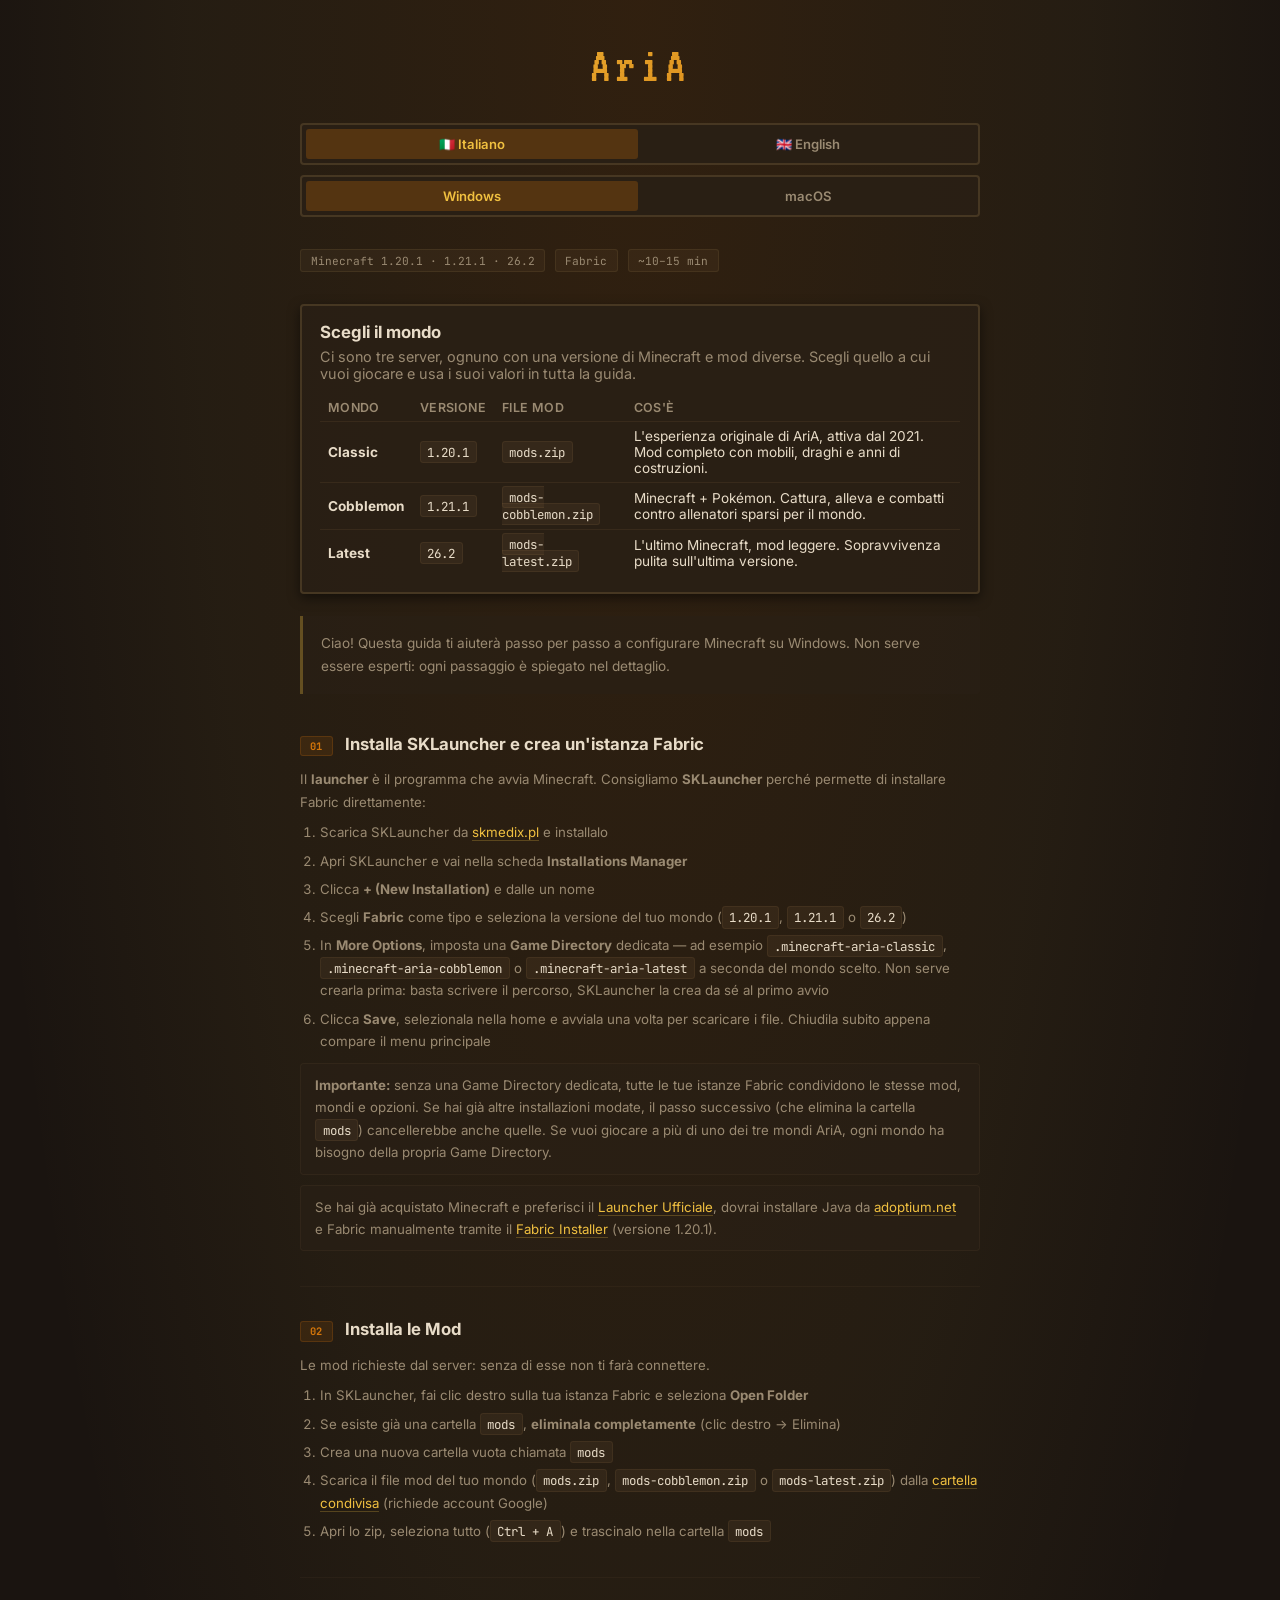
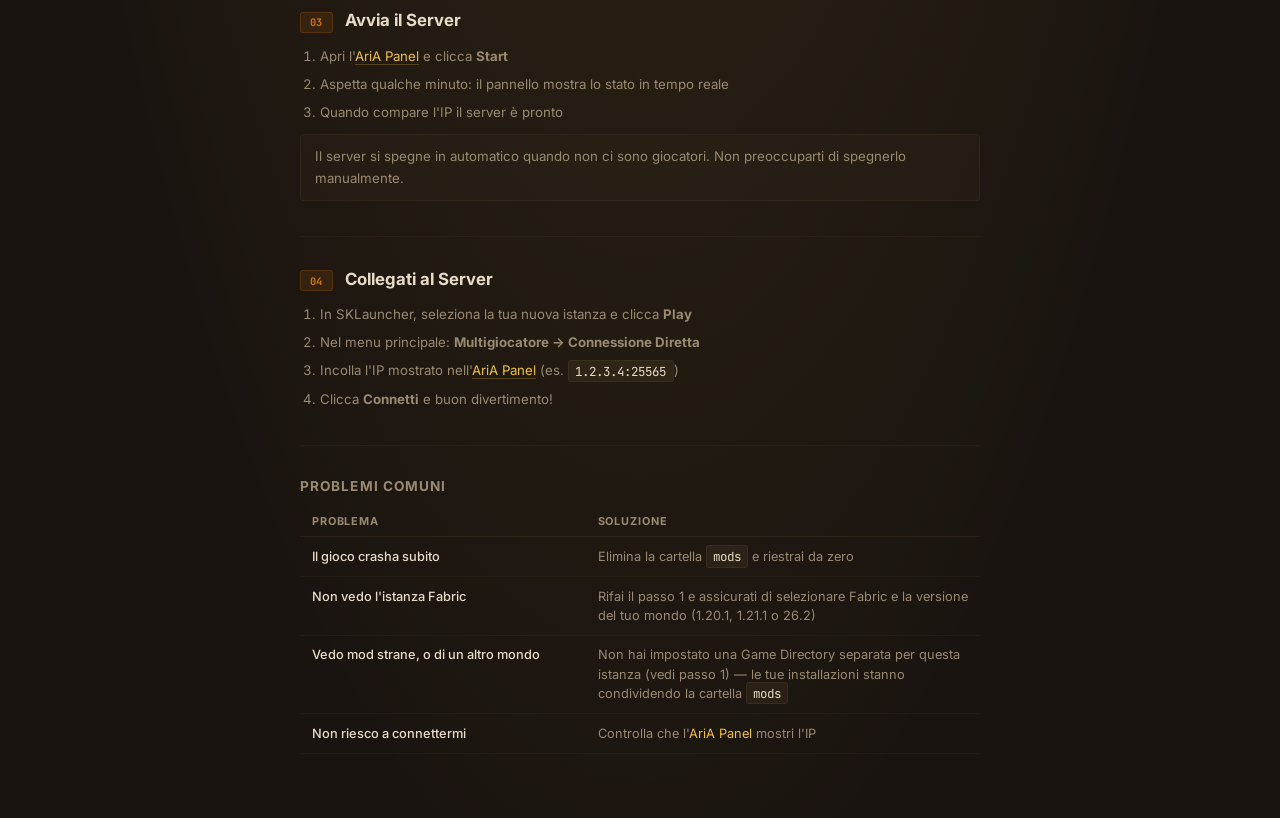
==== commit 9c4bfccd: "docs: clarify the Game Directory doesn't need to exist beforehand A reasonable question when reading" ====
--- a/index.html
+++ b/index.html
@@ -95,7 +95,7 @@
           <li>Apri SKLauncher e vai nella scheda <strong>Installations Manager</strong></li>
           <li>Clicca <strong>+ (New Installation)</strong> e dalle un nome</li>
           <li>Scegli <strong>Fabric</strong> come tipo e seleziona la versione del tuo mondo (<code>1.20.1</code>, <code>1.21.1</code> o <code>26.2</code>)</li>
-          <li>In <strong>More Options</strong>, imposta una <strong>Game Directory</strong> dedicata — ad esempio <code>.minecraft-aria-classic</code>, <code>.minecraft-aria-cobblemon</code> o <code>.minecraft-aria-latest</code> a seconda del mondo scelto</li>
+          <li>In <strong>More Options</strong>, imposta una <strong>Game Directory</strong> dedicata — ad esempio <code>.minecraft-aria-classic</code>, <code>.minecraft-aria-cobblemon</code> o <code>.minecraft-aria-latest</code> a seconda del mondo scelto. Non serve crearla prima: basta scrivere il percorso, SKLauncher la crea da sé al primo avvio</li>
           <li>Clicca <strong>Save</strong>, selezionala nella home e avviala una volta per scaricare i file. Chiudila subito appena compare il menu principale</li>
         </ol>
         <p class="note"><strong>Importante:</strong> senza una Game Directory dedicata, tutte le tue istanze Fabric condividono le stesse mod, mondi e opzioni. Se hai già altre installazioni modate, il passo successivo (che elimina la cartella <code>mods</code>) cancellerebbe anche quelle. Se vuoi giocare a più di uno dei tre mondi AriA, ogni mondo ha bisogno della propria Game Directory.</p>
@@ -164,7 +164,7 @@
           <li>Apri SKLauncher e vai nella scheda <strong>Installations Manager</strong></li>
           <li>Clicca <strong>+ (New Installation)</strong> e dalle un nome</li>
           <li>Scegli <strong>Fabric</strong> come tipo e seleziona la versione del tuo mondo (<code>1.20.1</code>, <code>1.21.1</code> o <code>26.2</code>)</li>
-          <li>In <strong>More Options</strong>, imposta una <strong>Game Directory</strong> dedicata — ad esempio <code>.minecraft-aria-classic</code>, <code>.minecraft-aria-cobblemon</code> o <code>.minecraft-aria-latest</code> a seconda del mondo scelto</li>
+          <li>In <strong>More Options</strong>, imposta una <strong>Game Directory</strong> dedicata — ad esempio <code>.minecraft-aria-classic</code>, <code>.minecraft-aria-cobblemon</code> o <code>.minecraft-aria-latest</code> a seconda del mondo scelto. Non serve crearla prima: basta scrivere il percorso, SKLauncher la crea da sé al primo avvio</li>
           <li>Clicca <strong>Save</strong>, selezionala nella home e avviala una volta per scaricare i file. Chiudila subito appena compare il menu principale</li>
         </ol>
         <p class="note"><strong>Importante:</strong> senza una Game Directory dedicata, tutte le tue istanze Fabric condividono le stesse mod, mondi e opzioni. Se hai già altre installazioni modate, il passo successivo (che elimina la cartella <code>mods</code>) cancellerebbe anche quelle. Se vuoi giocare a più di uno dei tre mondi AriA, ogni mondo ha bisogno della propria Game Directory.</p>
@@ -233,7 +233,7 @@
           <li>Open SKLauncher and go to the <strong>Installations Manager</strong> tab</li>
           <li>Click <strong>+ (New Installation)</strong> and give it a name</li>
           <li>Select <strong>Fabric</strong> as the type and choose your world's version (<code>1.20.1</code>, <code>1.21.1</code> or <code>26.2</code>)</li>
-          <li>Under <strong>More Options</strong>, set a dedicated <strong>Game Directory</strong> — for example <code>.minecraft-aria-classic</code>, <code>.minecraft-aria-cobblemon</code> or <code>.minecraft-aria-latest</code> depending on the world you picked</li>
+          <li>Under <strong>More Options</strong>, set a dedicated <strong>Game Directory</strong> — for example <code>.minecraft-aria-classic</code>, <code>.minecraft-aria-cobblemon</code> or <code>.minecraft-aria-latest</code> depending on the world you picked. No need to create it first: just type the path, SKLauncher creates it on first launch</li>
           <li>Click <strong>Save</strong>, select it on the home screen and launch it once to download the files. Close it as soon as the main menu appears</li>
         </ol>
         <p class="note"><strong>Important:</strong> without a dedicated Game Directory, every Fabric installation you have shares the same mods, worlds and options. If you already have other modded installs, the next step (which deletes the <code>mods</code> folder) would wipe those out too. If you want to play more than one of the three AriA worlds, each one needs its own Game Directory.</p>
@@ -301,7 +301,7 @@
           <li>Open SKLauncher and go to the <strong>Installations Manager</strong> tab</li>
           <li>Click <strong>+ (New Installation)</strong> and give it a name</li>
           <li>Select <strong>Fabric</strong> as the type and choose your world's version (<code>1.20.1</code>, <code>1.21.1</code> or <code>26.2</code>)</li>
-          <li>Under <strong>More Options</strong>, set a dedicated <strong>Game Directory</strong> — for example <code>.minecraft-aria-classic</code>, <code>.minecraft-aria-cobblemon</code> or <code>.minecraft-aria-latest</code> depending on the world you picked</li>
+          <li>Under <strong>More Options</strong>, set a dedicated <strong>Game Directory</strong> — for example <code>.minecraft-aria-classic</code>, <code>.minecraft-aria-cobblemon</code> or <code>.minecraft-aria-latest</code> depending on the world you picked. No need to create it first: just type the path, SKLauncher creates it on first launch</li>
           <li>Click <strong>Save</strong>, select it on the home screen and launch it once to download the files. Close it as soon as the main menu appears</li>
         </ol>
         <p class="note"><strong>Important:</strong> without a dedicated Game Directory, every Fabric installation you have shares the same mods, worlds and options. If you already have other modded installs, the next step (which deletes the <code>mods</code> folder) would wipe those out too. If you want to play more than one of the three AriA worlds, each one needs its own Game Directory.</p>
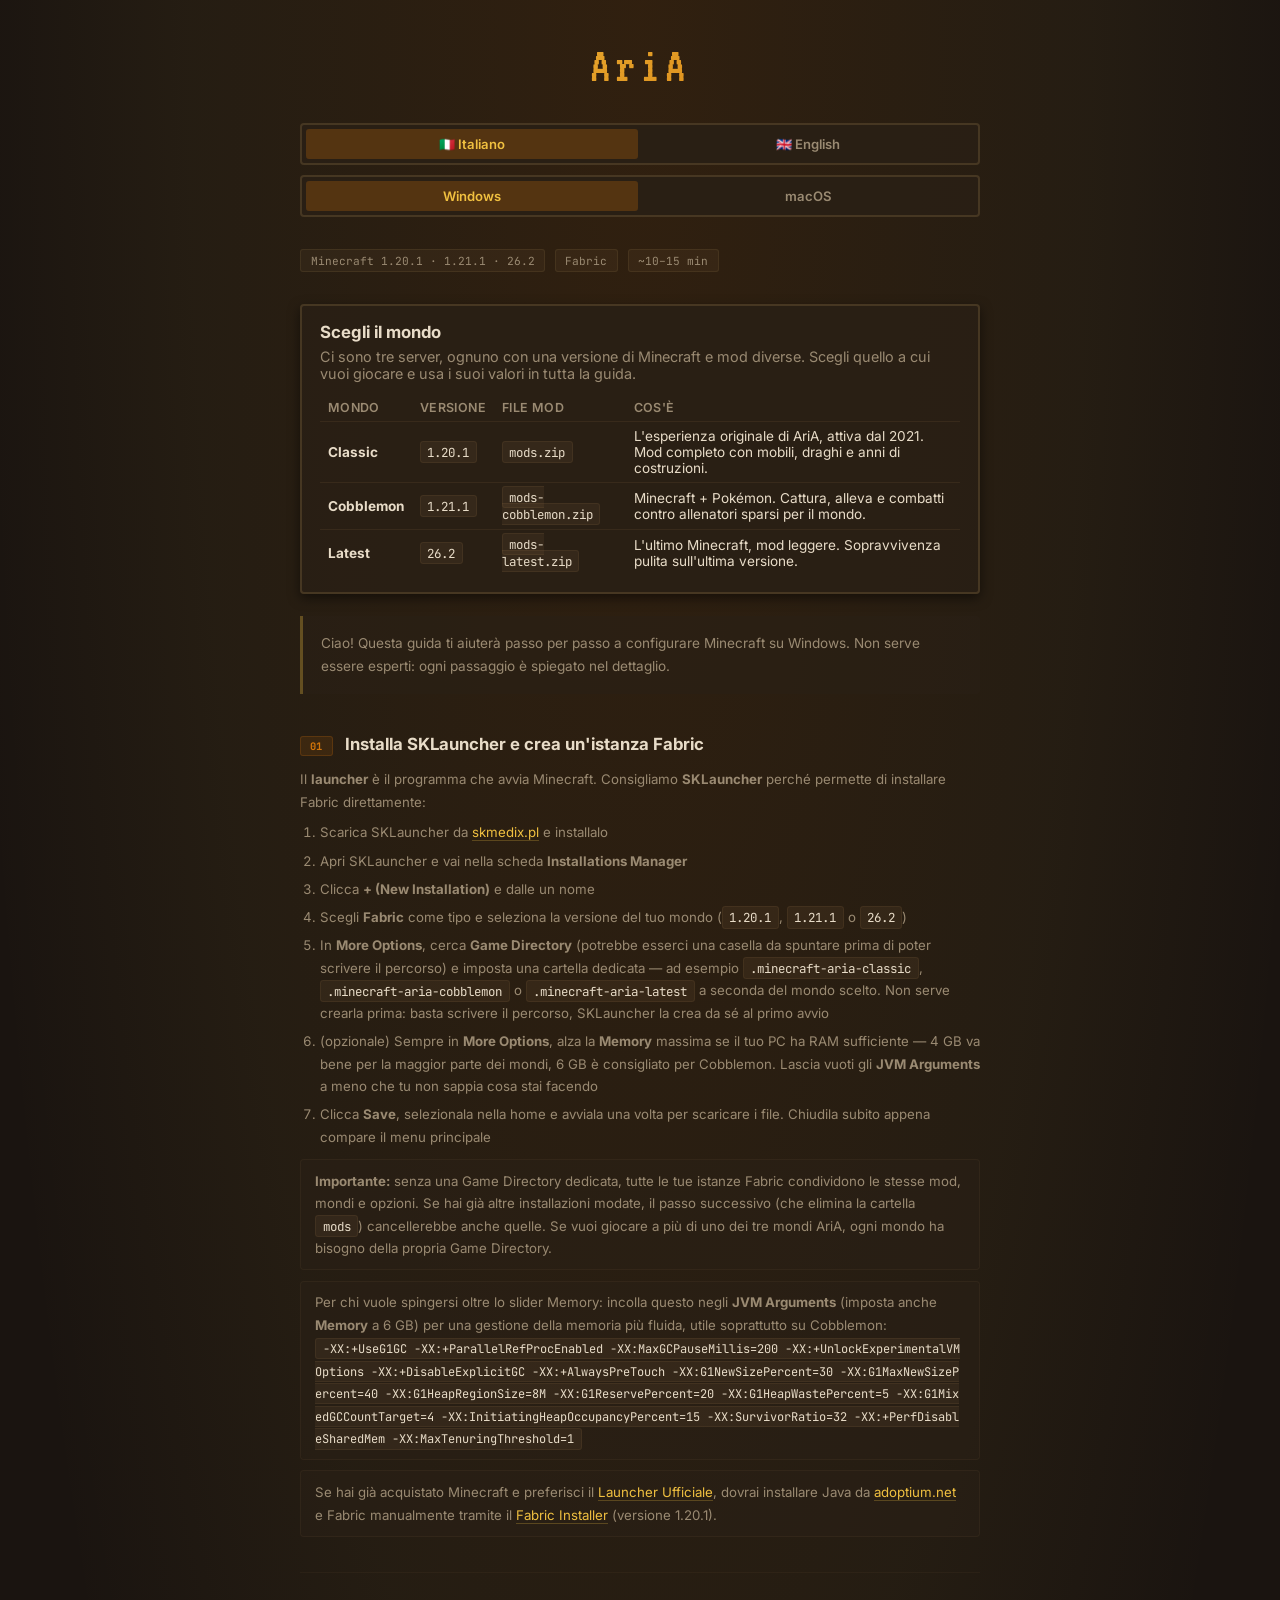
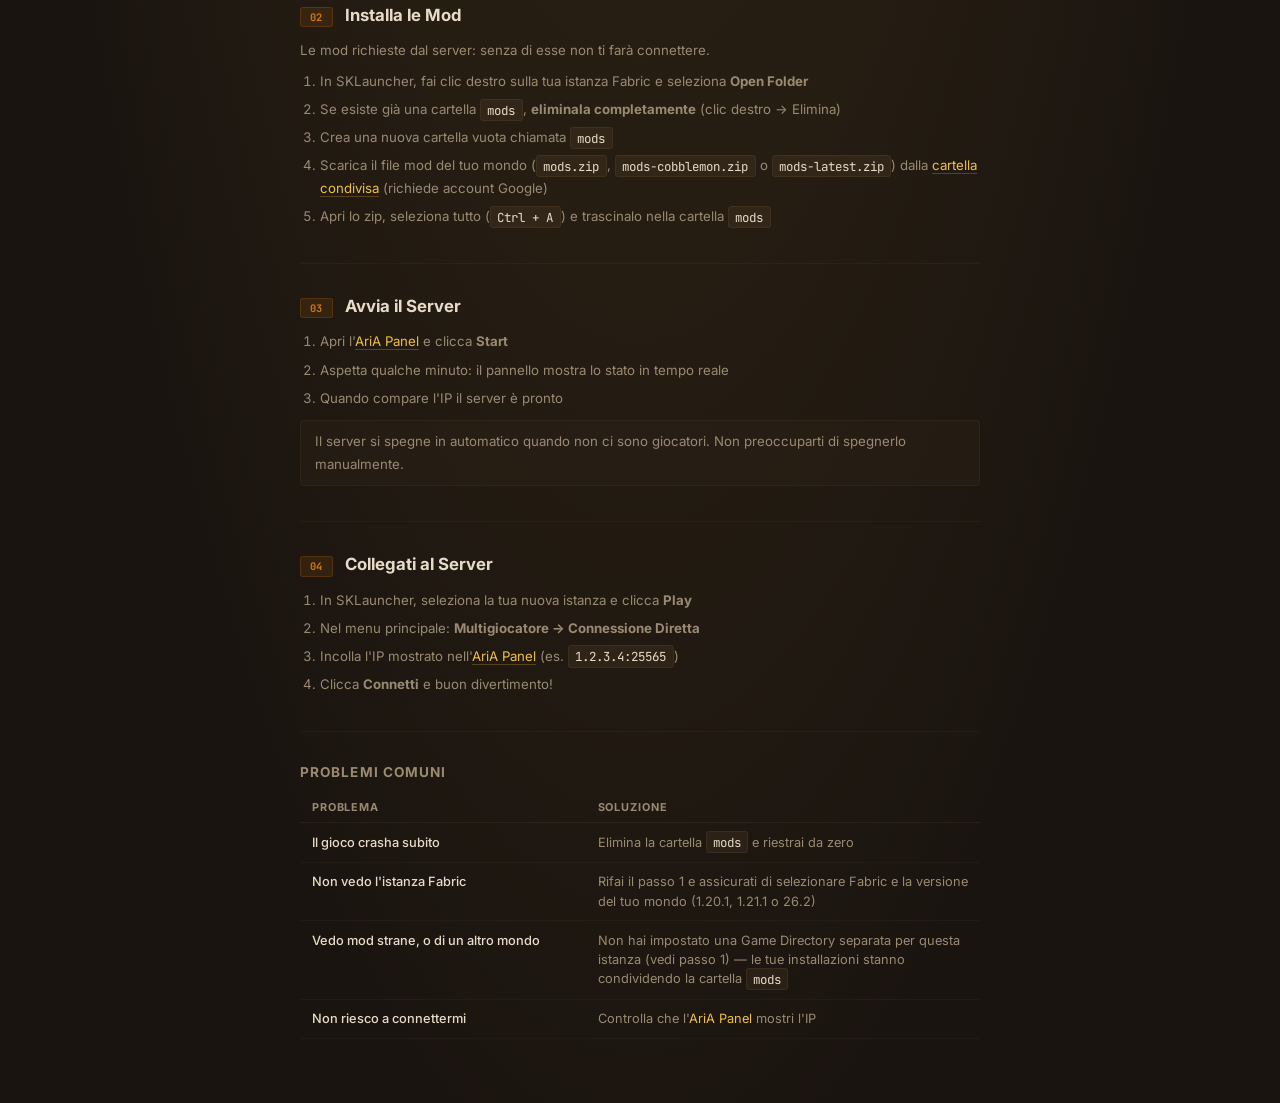
==== commit df63f637: "feat: add Memory/JVM Arguments step, hedge the Game Directory wording Two changes to step 1, in all " ====
--- a/index.html
+++ b/index.html
@@ -95,10 +95,12 @@
           <li>Apri SKLauncher e vai nella scheda <strong>Installations Manager</strong></li>
           <li>Clicca <strong>+ (New Installation)</strong> e dalle un nome</li>
           <li>Scegli <strong>Fabric</strong> come tipo e seleziona la versione del tuo mondo (<code>1.20.1</code>, <code>1.21.1</code> o <code>26.2</code>)</li>
-          <li>In <strong>More Options</strong>, imposta una <strong>Game Directory</strong> dedicata — ad esempio <code>.minecraft-aria-classic</code>, <code>.minecraft-aria-cobblemon</code> o <code>.minecraft-aria-latest</code> a seconda del mondo scelto. Non serve crearla prima: basta scrivere il percorso, SKLauncher la crea da sé al primo avvio</li>
+          <li>In <strong>More Options</strong>, cerca <strong>Game Directory</strong> (potrebbe esserci una casella da spuntare prima di poter scrivere il percorso) e imposta una cartella dedicata — ad esempio <code>.minecraft-aria-classic</code>, <code>.minecraft-aria-cobblemon</code> o <code>.minecraft-aria-latest</code> a seconda del mondo scelto. Non serve crearla prima: basta scrivere il percorso, SKLauncher la crea da sé al primo avvio</li>
+          <li>(opzionale) Sempre in <strong>More Options</strong>, alza la <strong>Memory</strong> massima se il tuo PC ha RAM sufficiente — 4 GB va bene per la maggior parte dei mondi, 6 GB è consigliato per Cobblemon. Lascia vuoti gli <strong>JVM Arguments</strong> a meno che tu non sappia cosa stai facendo</li>
           <li>Clicca <strong>Save</strong>, selezionala nella home e avviala una volta per scaricare i file. Chiudila subito appena compare il menu principale</li>
         </ol>
         <p class="note"><strong>Importante:</strong> senza una Game Directory dedicata, tutte le tue istanze Fabric condividono le stesse mod, mondi e opzioni. Se hai già altre installazioni modate, il passo successivo (che elimina la cartella <code>mods</code>) cancellerebbe anche quelle. Se vuoi giocare a più di uno dei tre mondi AriA, ogni mondo ha bisogno della propria Game Directory.</p>
+        <p class="note">Per chi vuole spingersi oltre lo slider Memory: incolla questo negli <strong>JVM Arguments</strong> (imposta anche <strong>Memory</strong> a 6 GB) per una gestione della memoria più fluida, utile soprattutto su Cobblemon:<br><code style="font-size:.75rem; word-break:break-all;">-XX:+UseG1GC -XX:+ParallelRefProcEnabled -XX:MaxGCPauseMillis=200 -XX:+UnlockExperimentalVMOptions -XX:+DisableExplicitGC -XX:+AlwaysPreTouch -XX:G1NewSizePercent=30 -XX:G1MaxNewSizePercent=40 -XX:G1HeapRegionSize=8M -XX:G1ReservePercent=20 -XX:G1HeapWastePercent=5 -XX:G1MixedGCCountTarget=4 -XX:InitiatingHeapOccupancyPercent=15 -XX:SurvivorRatio=32 -XX:+PerfDisableSharedMem -XX:MaxTenuringThreshold=1</code></p>
         <p class="note">Se hai già acquistato Minecraft e preferisci il <a href="https://www.minecraft.net/it-it/download" target="_blank" rel="noopener">Launcher Ufficiale</a>, dovrai installare Java da <a href="https://adoptium.net/" target="_blank" rel="noopener">adoptium.net</a> e Fabric manualmente tramite il <a href="https://maven.fabricmc.net/net/fabricmc/fabric-installer/1.0.3/fabric-installer-1.0.3.jar">Fabric Installer</a> (versione 1.20.1).</p>
       </div><hr class="divider">
 
@@ -164,10 +166,12 @@
           <li>Apri SKLauncher e vai nella scheda <strong>Installations Manager</strong></li>
           <li>Clicca <strong>+ (New Installation)</strong> e dalle un nome</li>
           <li>Scegli <strong>Fabric</strong> come tipo e seleziona la versione del tuo mondo (<code>1.20.1</code>, <code>1.21.1</code> o <code>26.2</code>)</li>
-          <li>In <strong>More Options</strong>, imposta una <strong>Game Directory</strong> dedicata — ad esempio <code>.minecraft-aria-classic</code>, <code>.minecraft-aria-cobblemon</code> o <code>.minecraft-aria-latest</code> a seconda del mondo scelto. Non serve crearla prima: basta scrivere il percorso, SKLauncher la crea da sé al primo avvio</li>
+          <li>In <strong>More Options</strong>, cerca <strong>Game Directory</strong> (potrebbe esserci una casella da spuntare prima di poter scrivere il percorso) e imposta una cartella dedicata — ad esempio <code>.minecraft-aria-classic</code>, <code>.minecraft-aria-cobblemon</code> o <code>.minecraft-aria-latest</code> a seconda del mondo scelto. Non serve crearla prima: basta scrivere il percorso, SKLauncher la crea da sé al primo avvio</li>
+          <li>(opzionale) Sempre in <strong>More Options</strong>, alza la <strong>Memory</strong> massima se il tuo PC ha RAM sufficiente — 4 GB va bene per la maggior parte dei mondi, 6 GB è consigliato per Cobblemon. Lascia vuoti gli <strong>JVM Arguments</strong> a meno che tu non sappia cosa stai facendo</li>
           <li>Clicca <strong>Save</strong>, selezionala nella home e avviala una volta per scaricare i file. Chiudila subito appena compare il menu principale</li>
         </ol>
         <p class="note"><strong>Importante:</strong> senza una Game Directory dedicata, tutte le tue istanze Fabric condividono le stesse mod, mondi e opzioni. Se hai già altre installazioni modate, il passo successivo (che elimina la cartella <code>mods</code>) cancellerebbe anche quelle. Se vuoi giocare a più di uno dei tre mondi AriA, ogni mondo ha bisogno della propria Game Directory.</p>
+        <p class="note">Per chi vuole spingersi oltre lo slider Memory: incolla questo negli <strong>JVM Arguments</strong> (imposta anche <strong>Memory</strong> a 6 GB) per una gestione della memoria più fluida, utile soprattutto su Cobblemon:<br><code style="font-size:.75rem; word-break:break-all;">-XX:+UseG1GC -XX:+ParallelRefProcEnabled -XX:MaxGCPauseMillis=200 -XX:+UnlockExperimentalVMOptions -XX:+DisableExplicitGC -XX:+AlwaysPreTouch -XX:G1NewSizePercent=30 -XX:G1MaxNewSizePercent=40 -XX:G1HeapRegionSize=8M -XX:G1ReservePercent=20 -XX:G1HeapWastePercent=5 -XX:G1MixedGCCountTarget=4 -XX:InitiatingHeapOccupancyPercent=15 -XX:SurvivorRatio=32 -XX:+PerfDisableSharedMem -XX:MaxTenuringThreshold=1</code></p>
         <p class="note">Se hai già acquistato Minecraft e preferisci il <a href="https://www.minecraft.net/it-it/download" target="_blank" rel="noopener">Launcher Ufficiale</a>, dovrai installare Java da <a href="https://adoptium.net/" target="_blank" rel="noopener">adoptium.net</a> e Fabric manualmente tramite il <a href="https://maven.fabricmc.net/net/fabricmc/fabric-installer/1.0.3/fabric-installer-1.0.3.jar">Fabric Installer</a> (versione 1.20.1).</p>
       </div><hr class="divider">
 
@@ -233,10 +237,12 @@
           <li>Open SKLauncher and go to the <strong>Installations Manager</strong> tab</li>
           <li>Click <strong>+ (New Installation)</strong> and give it a name</li>
           <li>Select <strong>Fabric</strong> as the type and choose your world's version (<code>1.20.1</code>, <code>1.21.1</code> or <code>26.2</code>)</li>
-          <li>Under <strong>More Options</strong>, set a dedicated <strong>Game Directory</strong> — for example <code>.minecraft-aria-classic</code>, <code>.minecraft-aria-cobblemon</code> or <code>.minecraft-aria-latest</code> depending on the world you picked. No need to create it first: just type the path, SKLauncher creates it on first launch</li>
+          <li>Under <strong>More Options</strong>, find <strong>Game Directory</strong> (there may be a checkbox to enable it before you can type a path) and set a dedicated folder — for example <code>.minecraft-aria-classic</code>, <code>.minecraft-aria-cobblemon</code> or <code>.minecraft-aria-latest</code> depending on the world you picked. No need to create it first: just type the path, SKLauncher creates it on first launch</li>
+          <li>(optional) Still under <strong>More Options</strong>, raise the max <strong>Memory</strong> if your PC has enough RAM — 4 GB is fine for most worlds, 6 GB is recommended for Cobblemon. Leave <strong>JVM Arguments</strong> empty unless you know what you're doing</li>
           <li>Click <strong>Save</strong>, select it on the home screen and launch it once to download the files. Close it as soon as the main menu appears</li>
         </ol>
         <p class="note"><strong>Important:</strong> without a dedicated Game Directory, every Fabric installation you have shares the same mods, worlds and options. If you already have other modded installs, the next step (which deletes the <code>mods</code> folder) would wipe those out too. If you want to play more than one of the three AriA worlds, each one needs its own Game Directory.</p>
+        <p class="note">If you want to go beyond the Memory slider: paste this into <strong>JVM Arguments</strong> (and set <strong>Memory</strong> to 6 GB too) for smoother memory management, most useful on Cobblemon:<br><code style="font-size:.75rem; word-break:break-all;">-XX:+UseG1GC -XX:+ParallelRefProcEnabled -XX:MaxGCPauseMillis=200 -XX:+UnlockExperimentalVMOptions -XX:+DisableExplicitGC -XX:+AlwaysPreTouch -XX:G1NewSizePercent=30 -XX:G1MaxNewSizePercent=40 -XX:G1HeapRegionSize=8M -XX:G1ReservePercent=20 -XX:G1HeapWastePercent=5 -XX:G1MixedGCCountTarget=4 -XX:InitiatingHeapOccupancyPercent=15 -XX:SurvivorRatio=32 -XX:+PerfDisableSharedMem -XX:MaxTenuringThreshold=1</code></p>
         <p class="note">If you own Minecraft and prefer the <a href="https://www.minecraft.net/en-us/download" target="_blank" rel="noopener">Official Launcher</a>, you'll need to install Java from <a href="https://adoptium.net/" target="_blank" rel="noopener">adoptium.net</a> and Fabric separately using the <a href="https://maven.fabricmc.net/net/fabricmc/fabric-installer/1.0.3/fabric-installer-1.0.3.jar">Fabric Installer</a> (version 1.20.1).</p>
       </div><hr class="divider">
 
@@ -301,10 +307,12 @@
           <li>Open SKLauncher and go to the <strong>Installations Manager</strong> tab</li>
           <li>Click <strong>+ (New Installation)</strong> and give it a name</li>
           <li>Select <strong>Fabric</strong> as the type and choose your world's version (<code>1.20.1</code>, <code>1.21.1</code> or <code>26.2</code>)</li>
-          <li>Under <strong>More Options</strong>, set a dedicated <strong>Game Directory</strong> — for example <code>.minecraft-aria-classic</code>, <code>.minecraft-aria-cobblemon</code> or <code>.minecraft-aria-latest</code> depending on the world you picked. No need to create it first: just type the path, SKLauncher creates it on first launch</li>
+          <li>Under <strong>More Options</strong>, find <strong>Game Directory</strong> (there may be a checkbox to enable it before you can type a path) and set a dedicated folder — for example <code>.minecraft-aria-classic</code>, <code>.minecraft-aria-cobblemon</code> or <code>.minecraft-aria-latest</code> depending on the world you picked. No need to create it first: just type the path, SKLauncher creates it on first launch</li>
+          <li>(optional) Still under <strong>More Options</strong>, raise the max <strong>Memory</strong> if your PC has enough RAM — 4 GB is fine for most worlds, 6 GB is recommended for Cobblemon. Leave <strong>JVM Arguments</strong> empty unless you know what you're doing</li>
           <li>Click <strong>Save</strong>, select it on the home screen and launch it once to download the files. Close it as soon as the main menu appears</li>
         </ol>
         <p class="note"><strong>Important:</strong> without a dedicated Game Directory, every Fabric installation you have shares the same mods, worlds and options. If you already have other modded installs, the next step (which deletes the <code>mods</code> folder) would wipe those out too. If you want to play more than one of the three AriA worlds, each one needs its own Game Directory.</p>
+        <p class="note">If you want to go beyond the Memory slider: paste this into <strong>JVM Arguments</strong> (and set <strong>Memory</strong> to 6 GB too) for smoother memory management, most useful on Cobblemon:<br><code style="font-size:.75rem; word-break:break-all;">-XX:+UseG1GC -XX:+ParallelRefProcEnabled -XX:MaxGCPauseMillis=200 -XX:+UnlockExperimentalVMOptions -XX:+DisableExplicitGC -XX:+AlwaysPreTouch -XX:G1NewSizePercent=30 -XX:G1MaxNewSizePercent=40 -XX:G1HeapRegionSize=8M -XX:G1ReservePercent=20 -XX:G1HeapWastePercent=5 -XX:G1MixedGCCountTarget=4 -XX:InitiatingHeapOccupancyPercent=15 -XX:SurvivorRatio=32 -XX:+PerfDisableSharedMem -XX:MaxTenuringThreshold=1</code></p>
         <p class="note">If you own Minecraft and prefer the <a href="https://www.minecraft.net/en-us/download" target="_blank" rel="noopener">Official Launcher</a>, you'll need to install Java from <a href="https://adoptium.net/" target="_blank" rel="noopener">adoptium.net</a> and Fabric separately using the <a href="https://maven.fabricmc.net/net/fabricmc/fabric-installer/1.0.3/fabric-installer-1.0.3.jar">Fabric Installer</a> (version 1.20.1).</p>
       </div><hr class="divider">
 
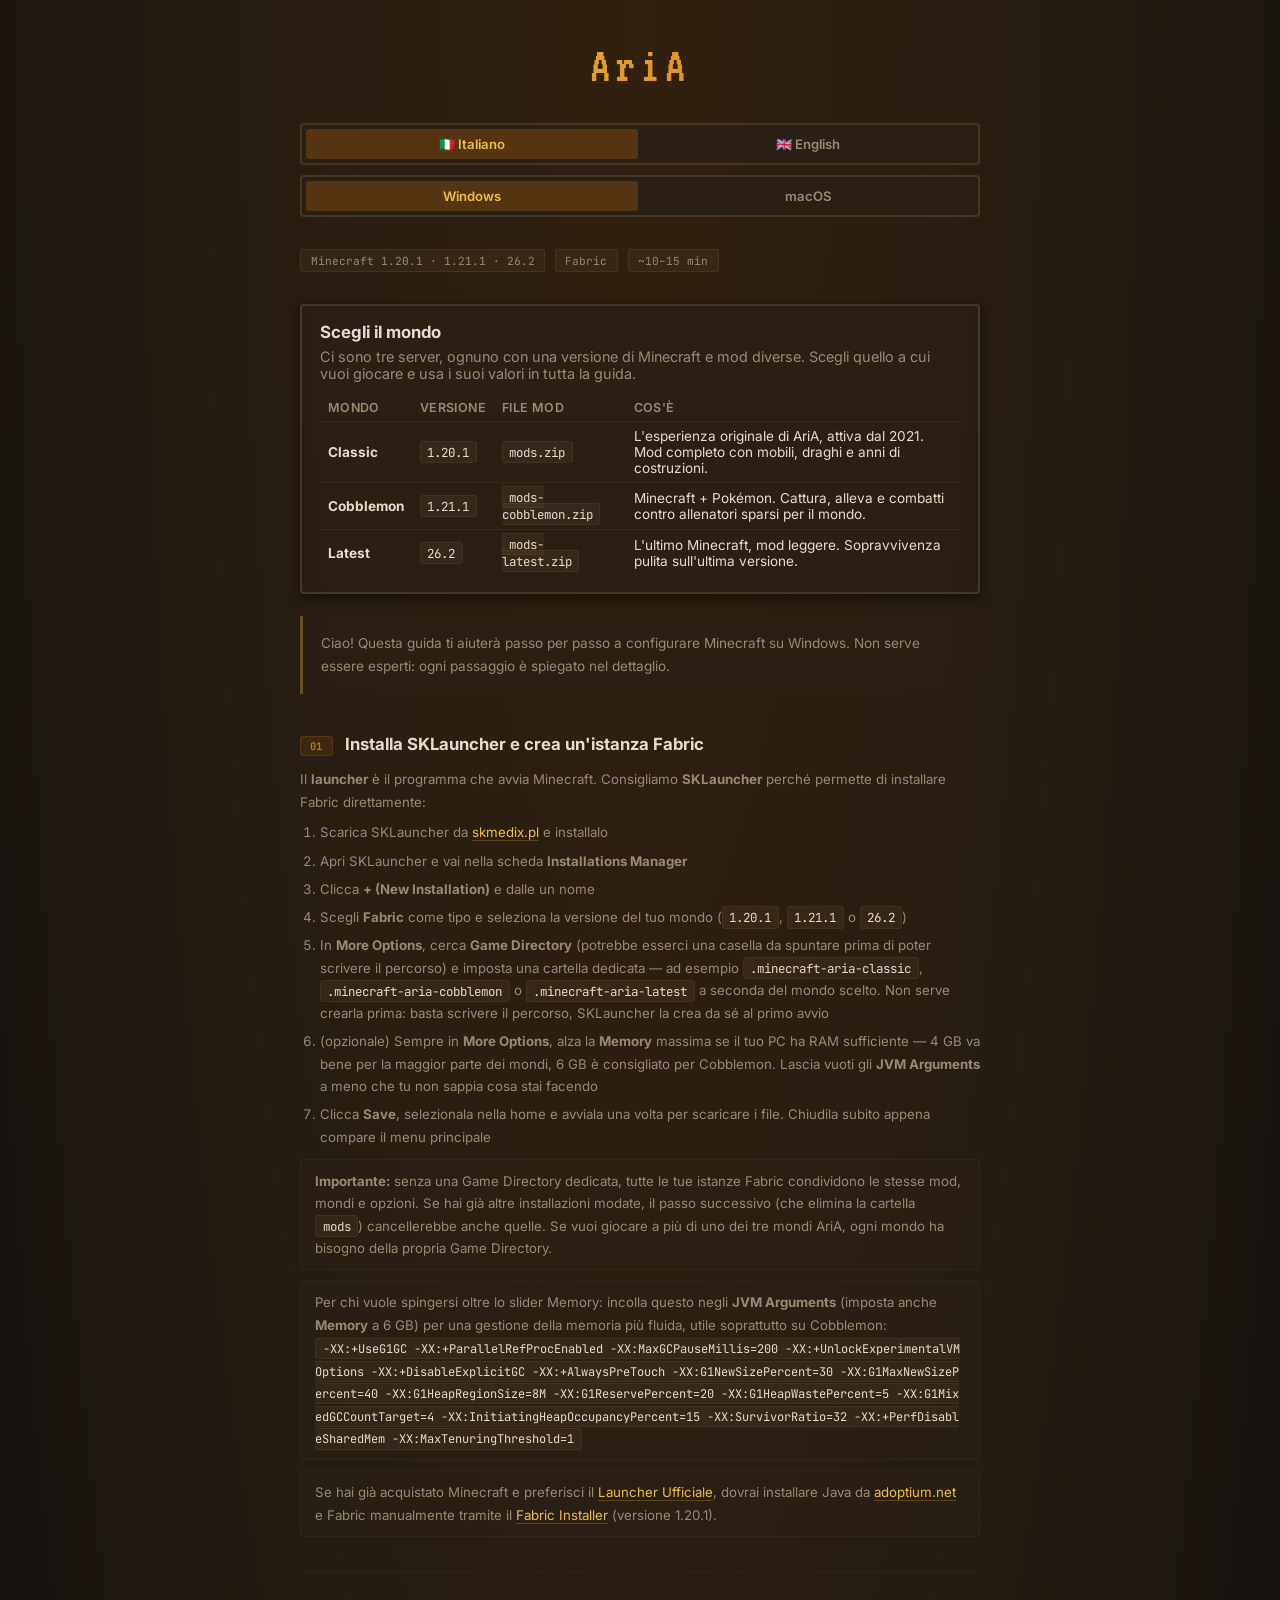
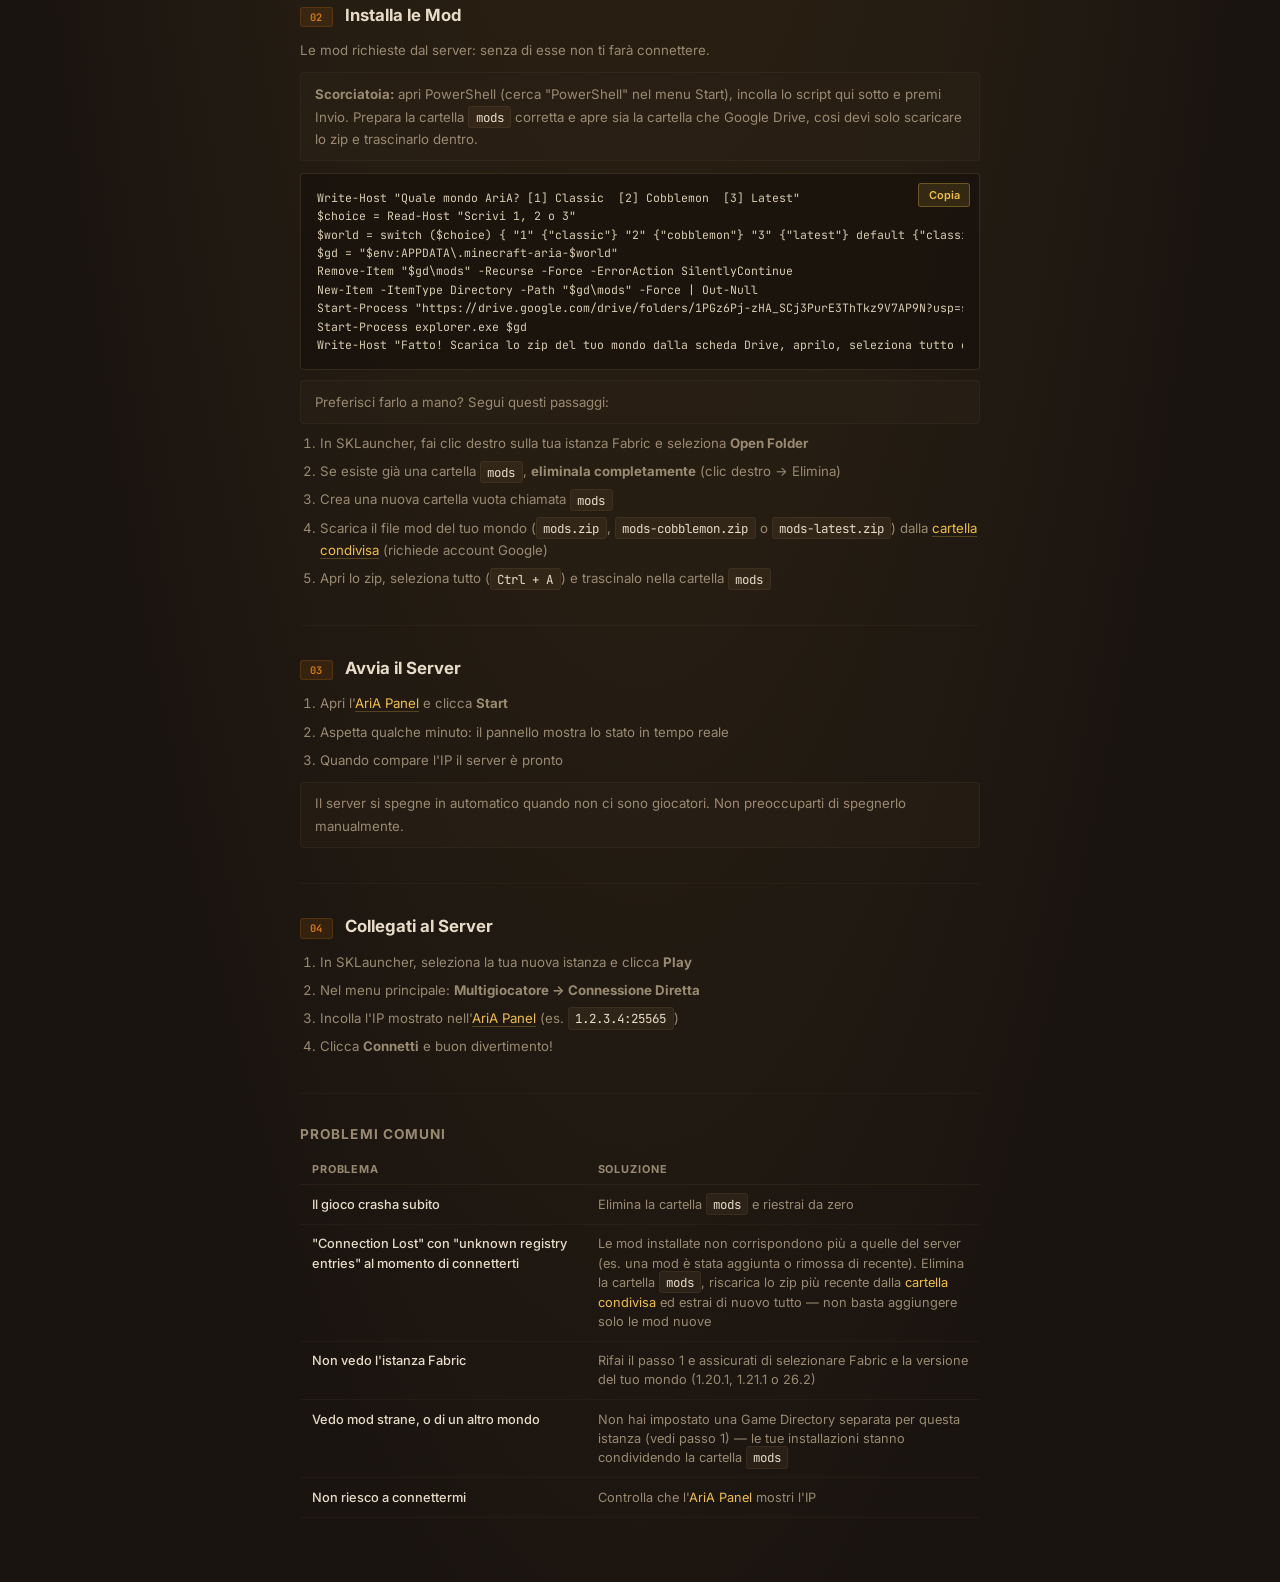
==== commit 08bd83d1: "feat: add PowerShell setup script and mod-mismatch troubleshooting entry Windows guide now offers a " ====
--- a/index.html
+++ b/index.html
@@ -107,6 +107,20 @@
       <div class="step">
         <div class="step-header"><span class="step-num">02</span><h2>Installa le Mod</h2></div>
         <p>Le mod richieste dal server: senza di esse non ti farà connettere.</p>
+        <p class="note"><strong>Scorciatoia:</strong> apri PowerShell (cerca "PowerShell" nel menu Start), incolla lo script qui sotto e premi Invio. Prepara la cartella <code>mods</code> corretta e apre sia la cartella che Google Drive, cosi devi solo scaricare lo zip e trascinarlo dentro.</p>
+        <div class="script-box">
+          <button class="script-copy-btn" onclick="copyScript(this, 'ps-it-win')">Copia</button>
+          <pre id="ps-it-win">Write-Host "Quale mondo AriA? [1] Classic  [2] Cobblemon  [3] Latest"
+$choice = Read-Host "Scrivi 1, 2 o 3"
+$world = switch ($choice) { "1" {"classic"} "2" {"cobblemon"} "3" {"latest"} default {"classic"} }
+$gd = "$env:APPDATA\.minecraft-aria-$world"
+Remove-Item "$gd\mods" -Recurse -Force -ErrorAction SilentlyContinue
+New-Item -ItemType Directory -Path "$gd\mods" -Force | Out-Null
+Start-Process "https://drive.google.com/drive/folders/1PGz6Pj-zHA_SCj3PurE3ThTkz9V7AP9N?usp=sharing"
+Start-Process explorer.exe $gd
+Write-Host "Fatto! Scarica lo zip del tuo mondo dalla scheda Drive, aprilo, seleziona tutto e trascinalo nella cartella mods appena apertasi."</pre>
+        </div>
+        <p class="note">Preferisci farlo a mano? Segui questi passaggi:</p>
         <ol>
           <li>In SKLauncher, fai clic destro sulla tua istanza Fabric e seleziona <strong>Open Folder</strong></li>
           <li>Se esiste già una cartella <code>mods</code>, <strong>eliminala completamente</strong> (clic destro → Elimina)</li>
@@ -141,6 +155,7 @@
         <thead><tr><th>Problema</th><th>Soluzione</th></tr></thead>
         <tbody>
           <tr><td>Il gioco crasha subito</td><td>Elimina la cartella <code>mods</code> e riestrai da zero</td></tr>
+          <tr><td>"Connection Lost" con "unknown registry entries" al momento di connetterti</td><td>Le mod installate non corrispondono più a quelle del server (es. una mod è stata aggiunta o rimossa di recente). Elimina la cartella <code>mods</code>, riscarica lo zip più recente dalla <a href="https://drive.google.com/drive/folders/1PGz6Pj-zHA_SCj3PurE3ThTkz9V7AP9N?usp=sharing" target="_blank" rel="noopener">cartella condivisa</a> ed estrai di nuovo tutto — non basta aggiungere solo le mod nuove</td></tr>
           <tr><td>Non vedo l'istanza Fabric</td><td>Rifai il passo 1 e assicurati di selezionare Fabric e la versione del tuo mondo (1.20.1, 1.21.1 o 26.2)</td></tr>
           <tr><td>Vedo mod strane, o di un altro mondo</td><td>Non hai impostato una Game Directory separata per questa istanza (vedi passo 1) — le tue installazioni stanno condividendo la cartella <code>mods</code></td></tr>
           <tr><td>Non riesco a connettermi</td><td>Controlla che l'<a href="https://aria-mc-server-972697371927.europe-west8.run.app/">AriA Panel</a> mostri l'IP</td></tr>
@@ -212,6 +227,7 @@
         <thead><tr><th>Problema</th><th>Soluzione</th></tr></thead>
         <tbody>
           <tr><td>Il gioco crasha subito</td><td>Elimina la cartella <code>mods</code> e riestrai da zero</td></tr>
+          <tr><td>"Connection Lost" con "unknown registry entries" al momento di connetterti</td><td>Le mod installate non corrispondono più a quelle del server (es. una mod è stata aggiunta o rimossa di recente). Elimina la cartella <code>mods</code>, riscarica lo zip più recente dalla <a href="https://drive.google.com/drive/folders/1PGz6Pj-zHA_SCj3PurE3ThTkz9V7AP9N?usp=sharing" target="_blank" rel="noopener">cartella condivisa</a> ed estrai di nuovo tutto — non basta aggiungere solo le mod nuove</td></tr>
           <tr><td>Non vedo l'istanza Fabric</td><td>Rifai il passo 1 e assicurati di selezionare Fabric e la versione del tuo mondo (1.20.1, 1.21.1 o 26.2)</td></tr>
           <tr><td>Vedo mod strane, o di un altro mondo</td><td>Non hai impostato una Game Directory separata per questa istanza (vedi passo 1) — le tue installazioni stanno condividendo la cartella <code>mods</code></td></tr>
           <tr><td>Non riesco a connettermi</td><td>Controlla che l'<a href="https://aria-mc-server-972697371927.europe-west8.run.app/">AriA Panel</a> mostri l'IP</td></tr>
@@ -248,6 +264,20 @@
 
       <div class="step">
         <div class="step-header"><span class="step-num">02</span><h2>Install the Mods</h2></div>
+        <p class="note"><strong>Shortcut:</strong> open PowerShell (search "PowerShell" in the Start menu), paste the script below and press Enter. It sets up the correct <code>mods</code> folder and opens both it and Google Drive, so all you have to do is download the zip and drag it in.</p>
+        <div class="script-box">
+          <button class="script-copy-btn" onclick="copyScript(this, 'ps-en-win')">Copy</button>
+          <pre id="ps-en-win">Write-Host "Which AriA world? [1] Classic  [2] Cobblemon  [3] Latest"
+$choice = Read-Host "Enter 1, 2 or 3"
+$world = switch ($choice) { "1" {"classic"} "2" {"cobblemon"} "3" {"latest"} default {"classic"} }
+$gd = "$env:APPDATA\.minecraft-aria-$world"
+Remove-Item "$gd\mods" -Recurse -Force -ErrorAction SilentlyContinue
+New-Item -ItemType Directory -Path "$gd\mods" -Force | Out-Null
+Start-Process "https://drive.google.com/drive/folders/1PGz6Pj-zHA_SCj3PurE3ThTkz9V7AP9N?usp=sharing"
+Start-Process explorer.exe $gd
+Write-Host "Done! Download this world's zip from the Drive tab, open it, select all and drag it into the mods folder that just opened."</pre>
+        </div>
+        <p class="note">Prefer doing it by hand? Follow these steps:</p>
         <ol>
           <li>In SKLauncher, right-click your Fabric instance and select <strong>Open Folder</strong></li>
           <li>If a <code>mods</code> folder exists, <strong>delete it entirely</strong> (right-click → Delete)</li>
@@ -282,6 +312,7 @@
         <thead><tr><th>Problem</th><th>Solution</th></tr></thead>
         <tbody>
           <tr><td>Game crashes on launch</td><td>Delete <code>mods</code> and re-extract from scratch</td></tr>
+          <tr><td>"Connection Lost" with "unknown registry entries" when connecting</td><td>Your installed mods no longer match the server's (a mod was recently added or removed). Delete the <code>mods</code> folder, download the latest zip from the <a href="https://drive.google.com/drive/folders/1PGz6Pj-zHA_SCj3PurE3ThTkz9V7AP9N?usp=sharing" target="_blank" rel="noopener">shared folder</a> and extract everything again — just adding the new mod isn't enough</td></tr>
           <tr><td>Fabric instance missing</td><td>Redo step 1 and make sure you selected Fabric and your world's version (1.20.1, 1.21.1 or 26.2)</td></tr>
           <tr><td>Seeing mods from another world, or ones I didn't install</td><td>You didn't set a separate Game Directory for this instance (see step 1) — your installations are sharing the same <code>mods</code> folder</td></tr>
           <tr><td>Can't connect</td><td>Check the <a href="https://aria-mc-server-972697371927.europe-west8.run.app/">AriA Panel</a> shows an IP</td></tr>
@@ -352,6 +383,7 @@
         <thead><tr><th>Problem</th><th>Solution</th></tr></thead>
         <tbody>
           <tr><td>Game crashes on launch</td><td>Delete <code>mods</code> and re-extract from scratch</td></tr>
+          <tr><td>"Connection Lost" with "unknown registry entries" when connecting</td><td>Your installed mods no longer match the server's (a mod was recently added or removed). Delete the <code>mods</code> folder, download the latest zip from the <a href="https://drive.google.com/drive/folders/1PGz6Pj-zHA_SCj3PurE3ThTkz9V7AP9N?usp=sharing" target="_blank" rel="noopener">shared folder</a> and extract everything again — just adding the new mod isn't enough</td></tr>
           <tr><td>Fabric instance missing</td><td>Redo step 1 and make sure you selected Fabric and your world's version (1.20.1, 1.21.1 or 26.2)</td></tr>
           <tr><td>Seeing mods from another world, or ones I didn't install</td><td>You didn't set a separate Game Directory for this instance (see step 1) — your installations are sharing the same <code>mods</code> folder</td></tr>
           <tr><td>Can't connect</td><td>Check the <a href="https://aria-mc-server-972697371927.europe-west8.run.app/">AriA Panel</a> shows an IP</td></tr>
@@ -384,6 +416,16 @@
       btn.classList.add('active');
       show();
     }
+
+    function copyScript(btn, preId) {
+      const text = document.getElementById(preId).textContent;
+      navigator.clipboard.writeText(text).then(() => {
+        const original = btn.textContent;
+        btn.textContent = '✓';
+        btn.classList.add('copied');
+        setTimeout(() => { btn.textContent = original; btn.classList.remove('copied'); }, 1800);
+      });
+    }
   </script>
 </body>
 </html>
--- a/style.css
+++ b/style.css
@@ -201,6 +201,41 @@
 }
 .note a { color: #f0c040; border-bottom: 1px solid rgba(240, 192, 64, 0.25); }
 
+.script-box {
+  position: relative;
+  margin-top: 0.75rem;
+  background: rgba(20, 15, 10, 0.6);
+  border: 1px solid rgba(139, 109, 68, 0.25);
+  border-radius: 4px;
+  padding: 0.9rem 1rem;
+}
+.script-box pre {
+  margin: 0;
+  overflow-x: auto;
+  font-family: 'JetBrains Mono', monospace;
+  font-size: 0.72rem;
+  line-height: 1.6;
+  color: #d8cbb0;
+  white-space: pre;
+}
+.script-copy-btn {
+  position: absolute;
+  top: 0.55rem;
+  right: 0.55rem;
+  background: rgba(240, 192, 64, 0.12);
+  border: 1px solid rgba(240, 192, 64, 0.3);
+  color: #f0c040;
+  font-family: 'Inter', system-ui, sans-serif;
+  font-size: 0.68rem;
+  font-weight: 600;
+  border-radius: 3px;
+  padding: 0.25rem 0.6rem;
+  cursor: pointer;
+  transition: background 0.15s, color 0.15s;
+}
+.script-copy-btn:hover { background: rgba(240, 192, 64, 0.22); }
+.script-copy-btn.copied { color: #7bc74d; border-color: rgba(123, 199, 77, 0.4); }
+
 .divider {
   border: none;
   border-top: 1px solid rgba(139, 109, 68, 0.08);
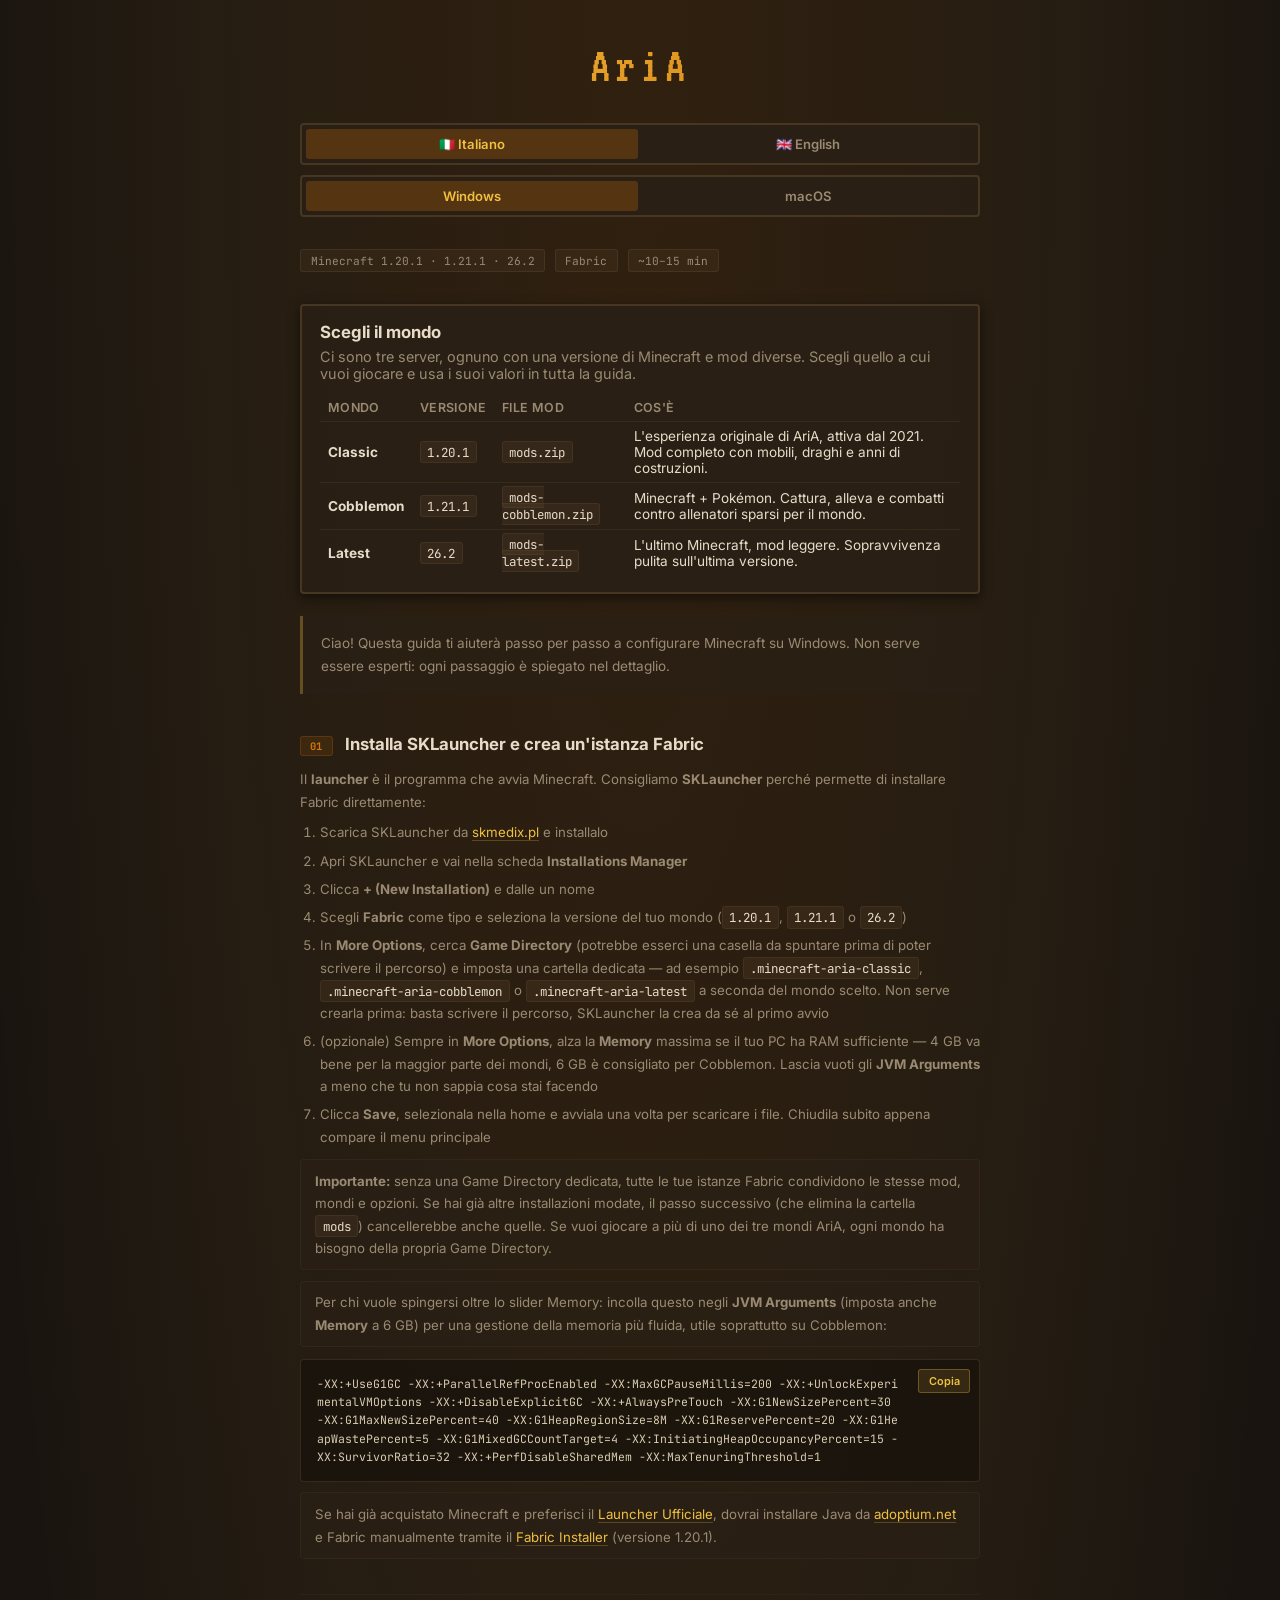
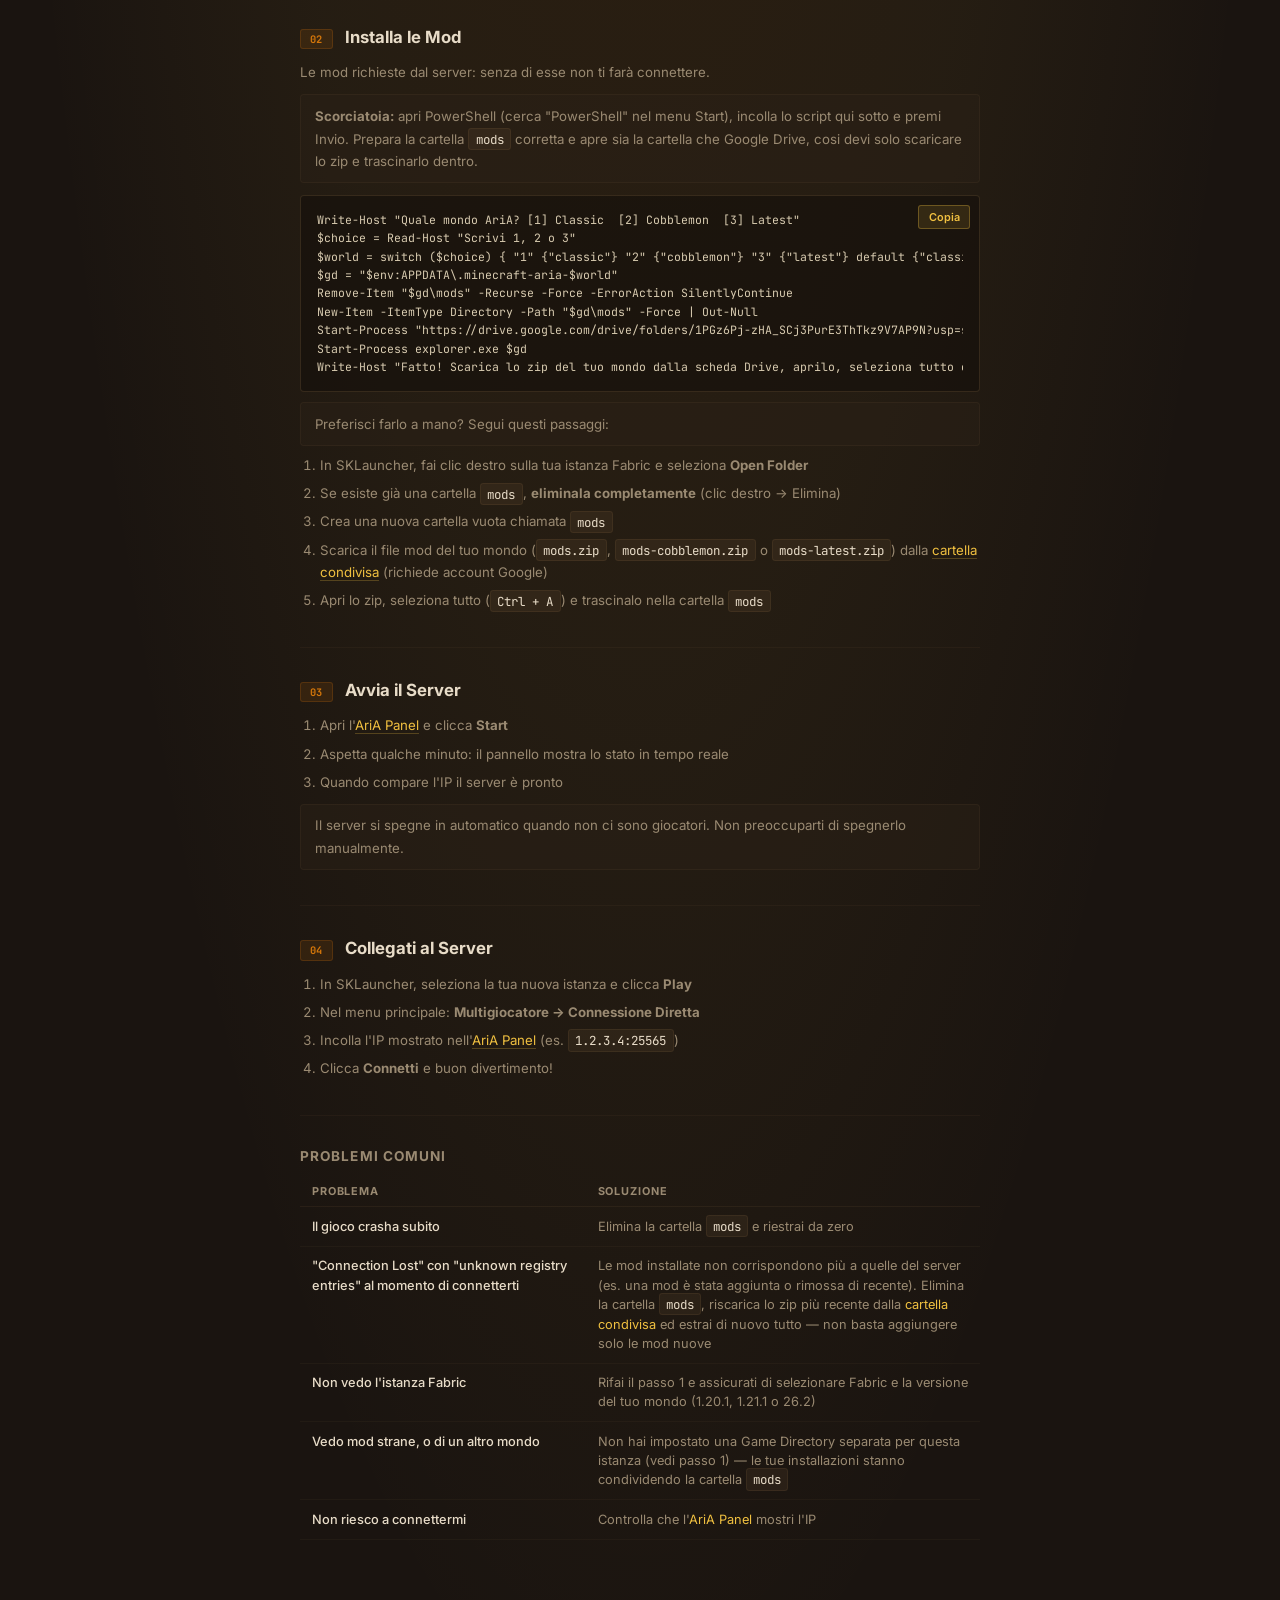
==== commit cbd16d6a: "feat: copy button for the JVM arguments" ====
--- a/index.html
+++ b/index.html
@@ -100,7 +100,11 @@
           <li>Clicca <strong>Save</strong>, selezionala nella home e avviala una volta per scaricare i file. Chiudila subito appena compare il menu principale</li>
         </ol>
         <p class="note"><strong>Importante:</strong> senza una Game Directory dedicata, tutte le tue istanze Fabric condividono le stesse mod, mondi e opzioni. Se hai già altre installazioni modate, il passo successivo (che elimina la cartella <code>mods</code>) cancellerebbe anche quelle. Se vuoi giocare a più di uno dei tre mondi AriA, ogni mondo ha bisogno della propria Game Directory.</p>
-        <p class="note">Per chi vuole spingersi oltre lo slider Memory: incolla questo negli <strong>JVM Arguments</strong> (imposta anche <strong>Memory</strong> a 6 GB) per una gestione della memoria più fluida, utile soprattutto su Cobblemon:<br><code style="font-size:.75rem; word-break:break-all;">-XX:+UseG1GC -XX:+ParallelRefProcEnabled -XX:MaxGCPauseMillis=200 -XX:+UnlockExperimentalVMOptions -XX:+DisableExplicitGC -XX:+AlwaysPreTouch -XX:G1NewSizePercent=30 -XX:G1MaxNewSizePercent=40 -XX:G1HeapRegionSize=8M -XX:G1ReservePercent=20 -XX:G1HeapWastePercent=5 -XX:G1MixedGCCountTarget=4 -XX:InitiatingHeapOccupancyPercent=15 -XX:SurvivorRatio=32 -XX:+PerfDisableSharedMem -XX:MaxTenuringThreshold=1</code></p>
+        <p class="note">Per chi vuole spingersi oltre lo slider Memory: incolla questo negli <strong>JVM Arguments</strong> (imposta anche <strong>Memory</strong> a 6 GB) per una gestione della memoria più fluida, utile soprattutto su Cobblemon:</p>
+        <div class="script-box">
+          <button class="script-copy-btn" onclick="copyScript(this)">Copia</button>
+          <pre class="wrap">-XX:+UseG1GC -XX:+ParallelRefProcEnabled -XX:MaxGCPauseMillis=200 -XX:+UnlockExperimentalVMOptions -XX:+DisableExplicitGC -XX:+AlwaysPreTouch -XX:G1NewSizePercent=30 -XX:G1MaxNewSizePercent=40 -XX:G1HeapRegionSize=8M -XX:G1ReservePercent=20 -XX:G1HeapWastePercent=5 -XX:G1MixedGCCountTarget=4 -XX:InitiatingHeapOccupancyPercent=15 -XX:SurvivorRatio=32 -XX:+PerfDisableSharedMem -XX:MaxTenuringThreshold=1</pre>
+        </div>
         <p class="note">Se hai già acquistato Minecraft e preferisci il <a href="https://www.minecraft.net/it-it/download" target="_blank" rel="noopener">Launcher Ufficiale</a>, dovrai installare Java da <a href="https://adoptium.net/" target="_blank" rel="noopener">adoptium.net</a> e Fabric manualmente tramite il <a href="https://maven.fabricmc.net/net/fabricmc/fabric-installer/1.0.3/fabric-installer-1.0.3.jar">Fabric Installer</a> (versione 1.20.1).</p>
       </div><hr class="divider">
 
@@ -186,7 +190,11 @@
           <li>Clicca <strong>Save</strong>, selezionala nella home e avviala una volta per scaricare i file. Chiudila subito appena compare il menu principale</li>
         </ol>
         <p class="note"><strong>Importante:</strong> senza una Game Directory dedicata, tutte le tue istanze Fabric condividono le stesse mod, mondi e opzioni. Se hai già altre installazioni modate, il passo successivo (che elimina la cartella <code>mods</code>) cancellerebbe anche quelle. Se vuoi giocare a più di uno dei tre mondi AriA, ogni mondo ha bisogno della propria Game Directory.</p>
-        <p class="note">Per chi vuole spingersi oltre lo slider Memory: incolla questo negli <strong>JVM Arguments</strong> (imposta anche <strong>Memory</strong> a 6 GB) per una gestione della memoria più fluida, utile soprattutto su Cobblemon:<br><code style="font-size:.75rem; word-break:break-all;">-XX:+UseG1GC -XX:+ParallelRefProcEnabled -XX:MaxGCPauseMillis=200 -XX:+UnlockExperimentalVMOptions -XX:+DisableExplicitGC -XX:+AlwaysPreTouch -XX:G1NewSizePercent=30 -XX:G1MaxNewSizePercent=40 -XX:G1HeapRegionSize=8M -XX:G1ReservePercent=20 -XX:G1HeapWastePercent=5 -XX:G1MixedGCCountTarget=4 -XX:InitiatingHeapOccupancyPercent=15 -XX:SurvivorRatio=32 -XX:+PerfDisableSharedMem -XX:MaxTenuringThreshold=1</code></p>
+        <p class="note">Per chi vuole spingersi oltre lo slider Memory: incolla questo negli <strong>JVM Arguments</strong> (imposta anche <strong>Memory</strong> a 6 GB) per una gestione della memoria più fluida, utile soprattutto su Cobblemon:</p>
+        <div class="script-box">
+          <button class="script-copy-btn" onclick="copyScript(this)">Copia</button>
+          <pre class="wrap">-XX:+UseG1GC -XX:+ParallelRefProcEnabled -XX:MaxGCPauseMillis=200 -XX:+UnlockExperimentalVMOptions -XX:+DisableExplicitGC -XX:+AlwaysPreTouch -XX:G1NewSizePercent=30 -XX:G1MaxNewSizePercent=40 -XX:G1HeapRegionSize=8M -XX:G1ReservePercent=20 -XX:G1HeapWastePercent=5 -XX:G1MixedGCCountTarget=4 -XX:InitiatingHeapOccupancyPercent=15 -XX:SurvivorRatio=32 -XX:+PerfDisableSharedMem -XX:MaxTenuringThreshold=1</pre>
+        </div>
         <p class="note">Se hai già acquistato Minecraft e preferisci il <a href="https://www.minecraft.net/it-it/download" target="_blank" rel="noopener">Launcher Ufficiale</a>, dovrai installare Java da <a href="https://adoptium.net/" target="_blank" rel="noopener">adoptium.net</a> e Fabric manualmente tramite il <a href="https://maven.fabricmc.net/net/fabricmc/fabric-installer/1.0.3/fabric-installer-1.0.3.jar">Fabric Installer</a> (versione 1.20.1).</p>
       </div><hr class="divider">
 
@@ -258,7 +266,11 @@
           <li>Click <strong>Save</strong>, select it on the home screen and launch it once to download the files. Close it as soon as the main menu appears</li>
         </ol>
         <p class="note"><strong>Important:</strong> without a dedicated Game Directory, every Fabric installation you have shares the same mods, worlds and options. If you already have other modded installs, the next step (which deletes the <code>mods</code> folder) would wipe those out too. If you want to play more than one of the three AriA worlds, each one needs its own Game Directory.</p>
-        <p class="note">If you want to go beyond the Memory slider: paste this into <strong>JVM Arguments</strong> (and set <strong>Memory</strong> to 6 GB too) for smoother memory management, most useful on Cobblemon:<br><code style="font-size:.75rem; word-break:break-all;">-XX:+UseG1GC -XX:+ParallelRefProcEnabled -XX:MaxGCPauseMillis=200 -XX:+UnlockExperimentalVMOptions -XX:+DisableExplicitGC -XX:+AlwaysPreTouch -XX:G1NewSizePercent=30 -XX:G1MaxNewSizePercent=40 -XX:G1HeapRegionSize=8M -XX:G1ReservePercent=20 -XX:G1HeapWastePercent=5 -XX:G1MixedGCCountTarget=4 -XX:InitiatingHeapOccupancyPercent=15 -XX:SurvivorRatio=32 -XX:+PerfDisableSharedMem -XX:MaxTenuringThreshold=1</code></p>
+        <p class="note">If you want to go beyond the Memory slider: paste this into <strong>JVM Arguments</strong> (and set <strong>Memory</strong> to 6 GB too) for smoother memory management, most useful on Cobblemon:</p>
+        <div class="script-box">
+          <button class="script-copy-btn" onclick="copyScript(this)">Copy</button>
+          <pre class="wrap">-XX:+UseG1GC -XX:+ParallelRefProcEnabled -XX:MaxGCPauseMillis=200 -XX:+UnlockExperimentalVMOptions -XX:+DisableExplicitGC -XX:+AlwaysPreTouch -XX:G1NewSizePercent=30 -XX:G1MaxNewSizePercent=40 -XX:G1HeapRegionSize=8M -XX:G1ReservePercent=20 -XX:G1HeapWastePercent=5 -XX:G1MixedGCCountTarget=4 -XX:InitiatingHeapOccupancyPercent=15 -XX:SurvivorRatio=32 -XX:+PerfDisableSharedMem -XX:MaxTenuringThreshold=1</pre>
+        </div>
         <p class="note">If you own Minecraft and prefer the <a href="https://www.minecraft.net/en-us/download" target="_blank" rel="noopener">Official Launcher</a>, you'll need to install Java from <a href="https://adoptium.net/" target="_blank" rel="noopener">adoptium.net</a> and Fabric separately using the <a href="https://maven.fabricmc.net/net/fabricmc/fabric-installer/1.0.3/fabric-installer-1.0.3.jar">Fabric Installer</a> (version 1.20.1).</p>
       </div><hr class="divider">
 
@@ -343,7 +355,11 @@
           <li>Click <strong>Save</strong>, select it on the home screen and launch it once to download the files. Close it as soon as the main menu appears</li>
         </ol>
         <p class="note"><strong>Important:</strong> without a dedicated Game Directory, every Fabric installation you have shares the same mods, worlds and options. If you already have other modded installs, the next step (which deletes the <code>mods</code> folder) would wipe those out too. If you want to play more than one of the three AriA worlds, each one needs its own Game Directory.</p>
-        <p class="note">If you want to go beyond the Memory slider: paste this into <strong>JVM Arguments</strong> (and set <strong>Memory</strong> to 6 GB too) for smoother memory management, most useful on Cobblemon:<br><code style="font-size:.75rem; word-break:break-all;">-XX:+UseG1GC -XX:+ParallelRefProcEnabled -XX:MaxGCPauseMillis=200 -XX:+UnlockExperimentalVMOptions -XX:+DisableExplicitGC -XX:+AlwaysPreTouch -XX:G1NewSizePercent=30 -XX:G1MaxNewSizePercent=40 -XX:G1HeapRegionSize=8M -XX:G1ReservePercent=20 -XX:G1HeapWastePercent=5 -XX:G1MixedGCCountTarget=4 -XX:InitiatingHeapOccupancyPercent=15 -XX:SurvivorRatio=32 -XX:+PerfDisableSharedMem -XX:MaxTenuringThreshold=1</code></p>
+        <p class="note">If you want to go beyond the Memory slider: paste this into <strong>JVM Arguments</strong> (and set <strong>Memory</strong> to 6 GB too) for smoother memory management, most useful on Cobblemon:</p>
+        <div class="script-box">
+          <button class="script-copy-btn" onclick="copyScript(this)">Copy</button>
+          <pre class="wrap">-XX:+UseG1GC -XX:+ParallelRefProcEnabled -XX:MaxGCPauseMillis=200 -XX:+UnlockExperimentalVMOptions -XX:+DisableExplicitGC -XX:+AlwaysPreTouch -XX:G1NewSizePercent=30 -XX:G1MaxNewSizePercent=40 -XX:G1HeapRegionSize=8M -XX:G1ReservePercent=20 -XX:G1HeapWastePercent=5 -XX:G1MixedGCCountTarget=4 -XX:InitiatingHeapOccupancyPercent=15 -XX:SurvivorRatio=32 -XX:+PerfDisableSharedMem -XX:MaxTenuringThreshold=1</pre>
+        </div>
         <p class="note">If you own Minecraft and prefer the <a href="https://www.minecraft.net/en-us/download" target="_blank" rel="noopener">Official Launcher</a>, you'll need to install Java from <a href="https://adoptium.net/" target="_blank" rel="noopener">adoptium.net</a> and Fabric separately using the <a href="https://maven.fabricmc.net/net/fabricmc/fabric-installer/1.0.3/fabric-installer-1.0.3.jar">Fabric Installer</a> (version 1.20.1).</p>
       </div><hr class="divider">
 
@@ -418,7 +434,8 @@
     }
 
     function copyScript(btn, preId) {
-      const text = document.getElementById(preId).textContent;
+      const el = preId ? document.getElementById(preId) : btn.parentElement.querySelector('pre');
+      const text = el.textContent;
       navigator.clipboard.writeText(text).then(() => {
         const original = btn.textContent;
         btn.textContent = '✓';
--- a/style.css
+++ b/style.css
@@ -218,6 +218,7 @@
   color: #d8cbb0;
   white-space: pre;
 }
+.script-box pre.wrap { white-space: pre-wrap; word-break: break-all; padding-right: 4rem; }
 .script-copy-btn {
   position: absolute;
   top: 0.55rem;
